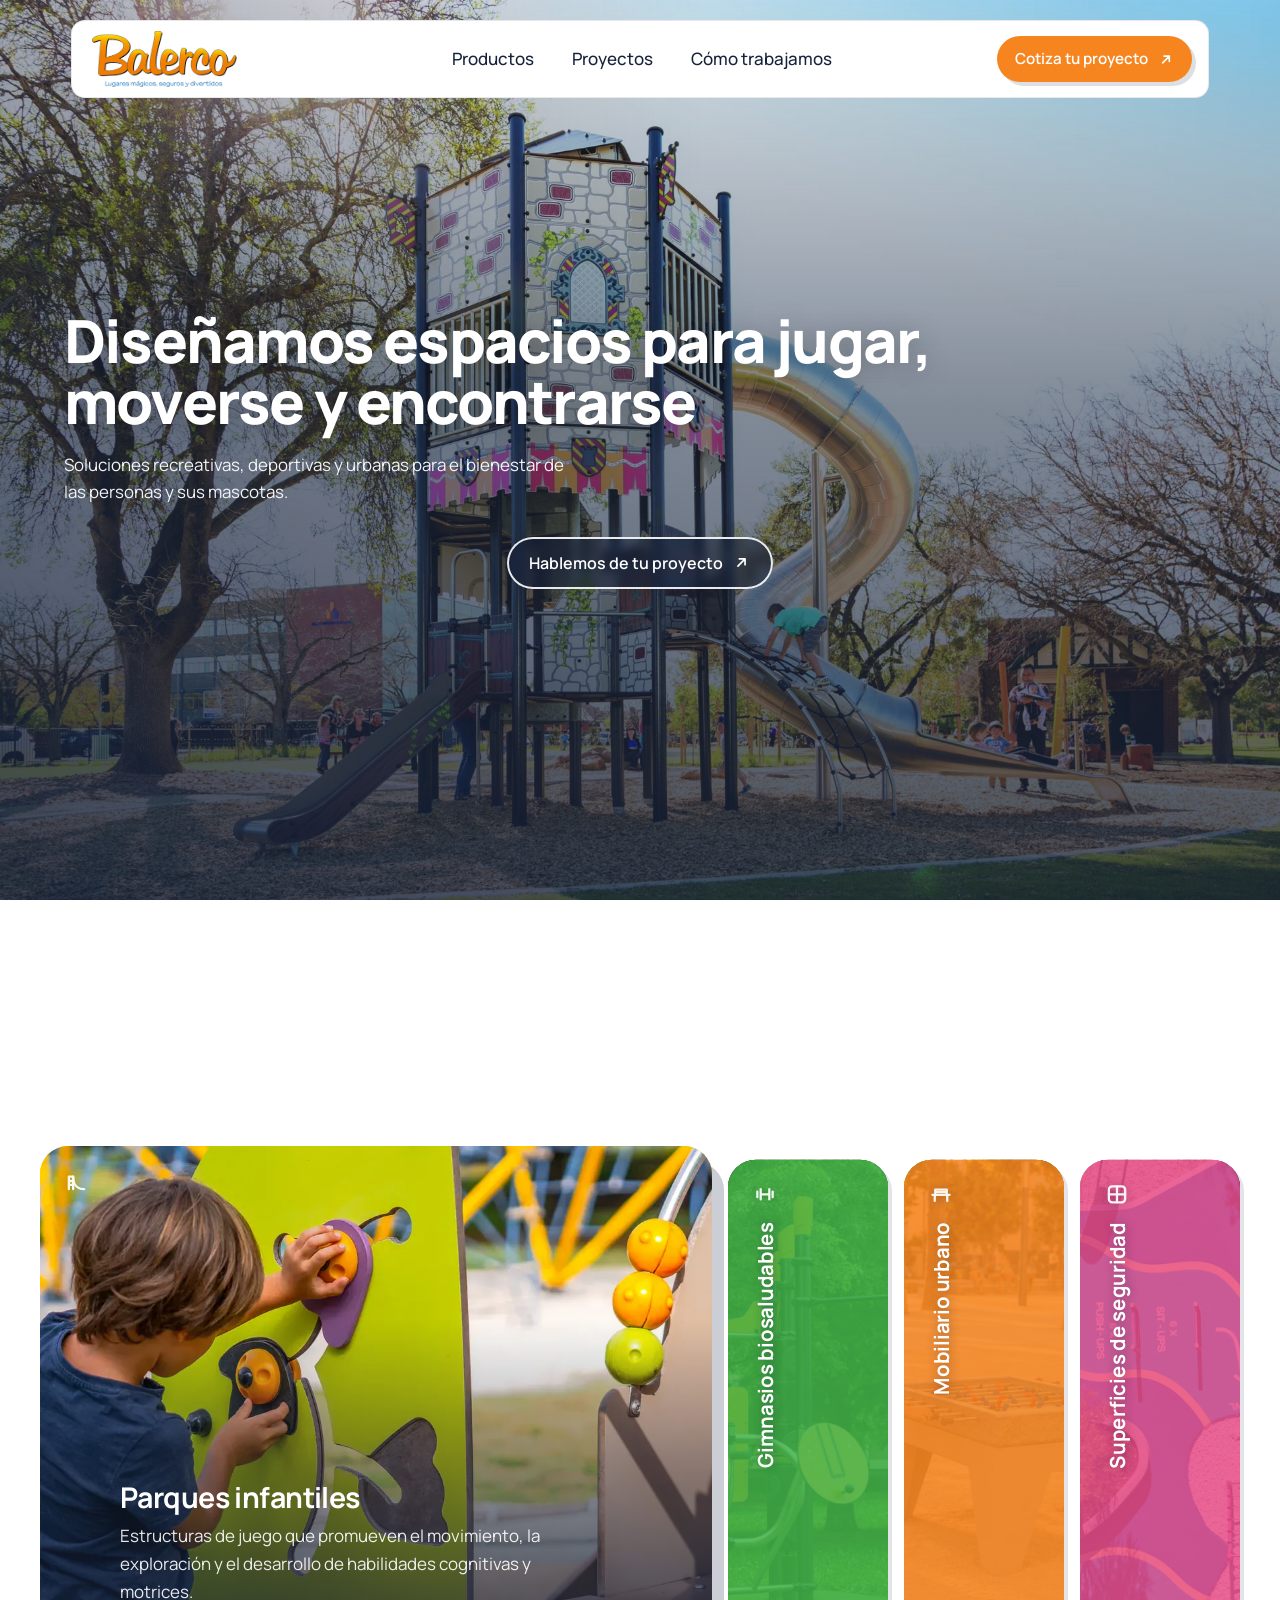
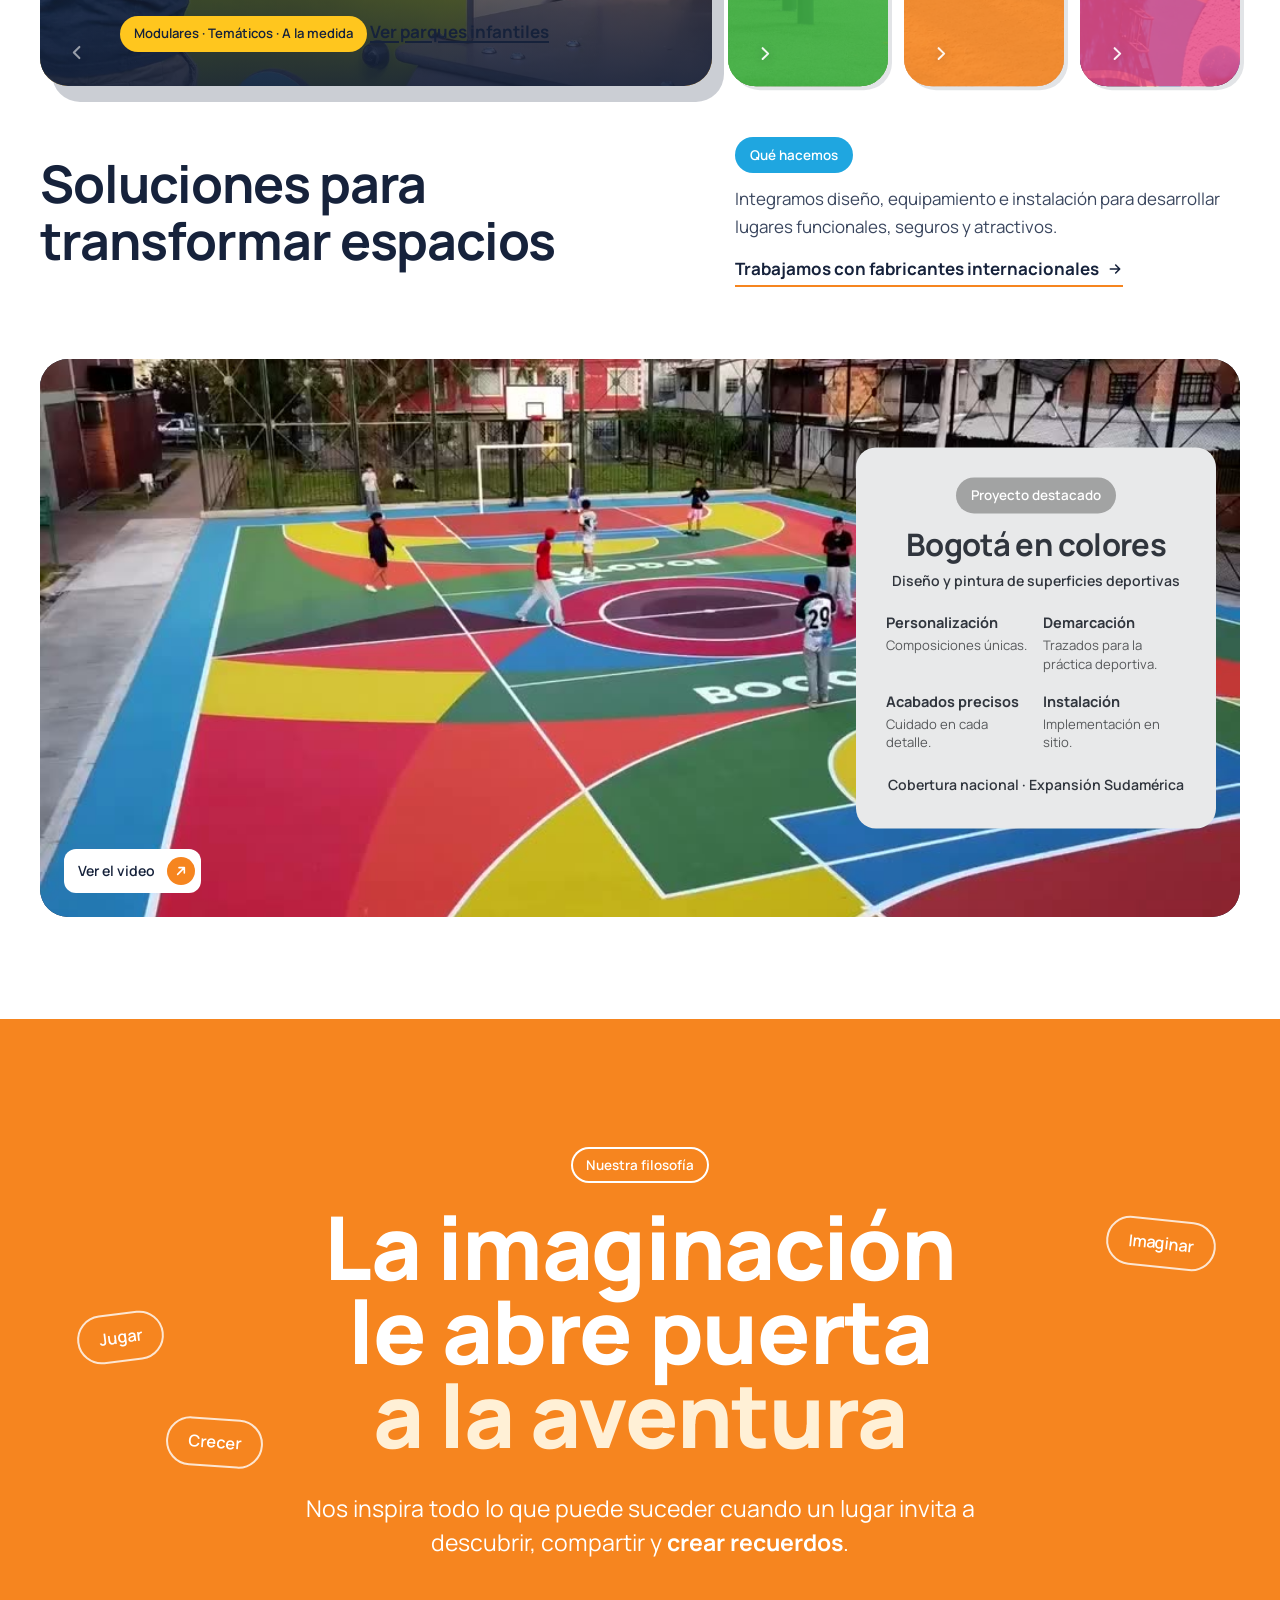
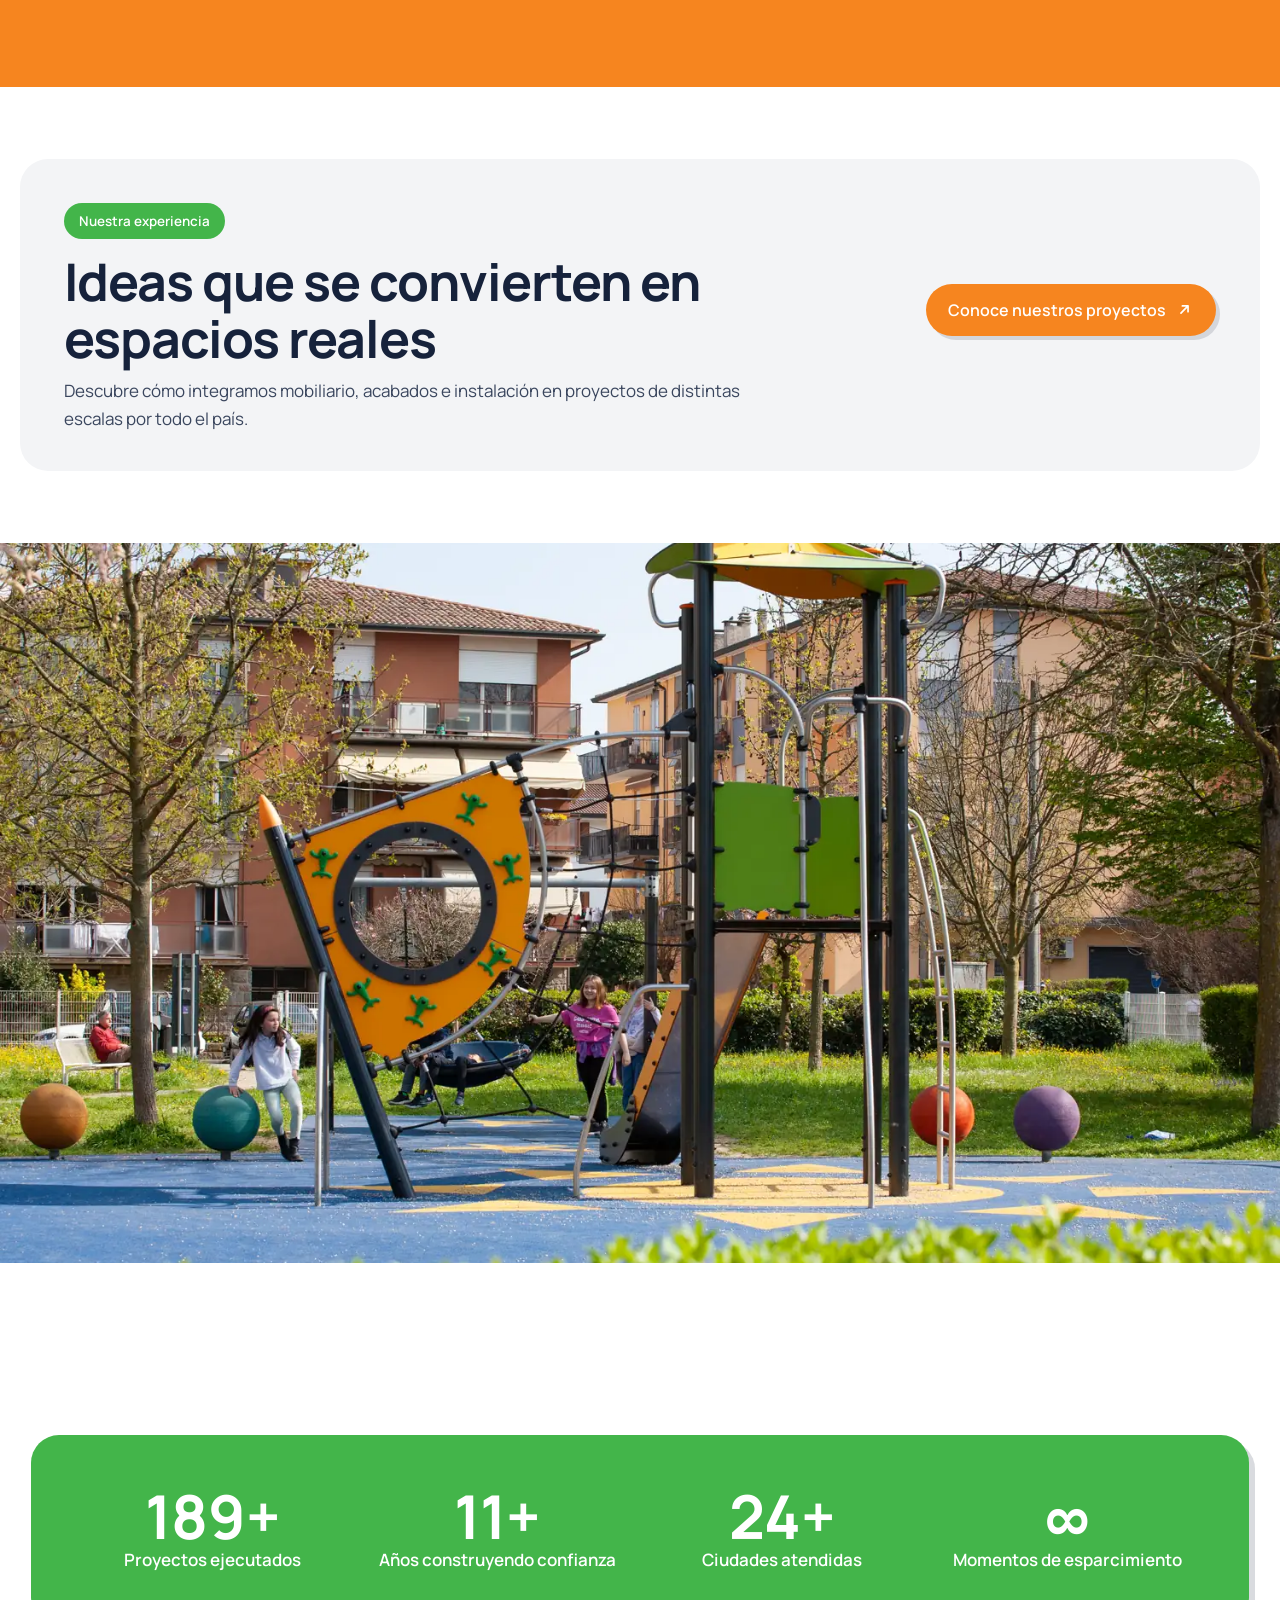
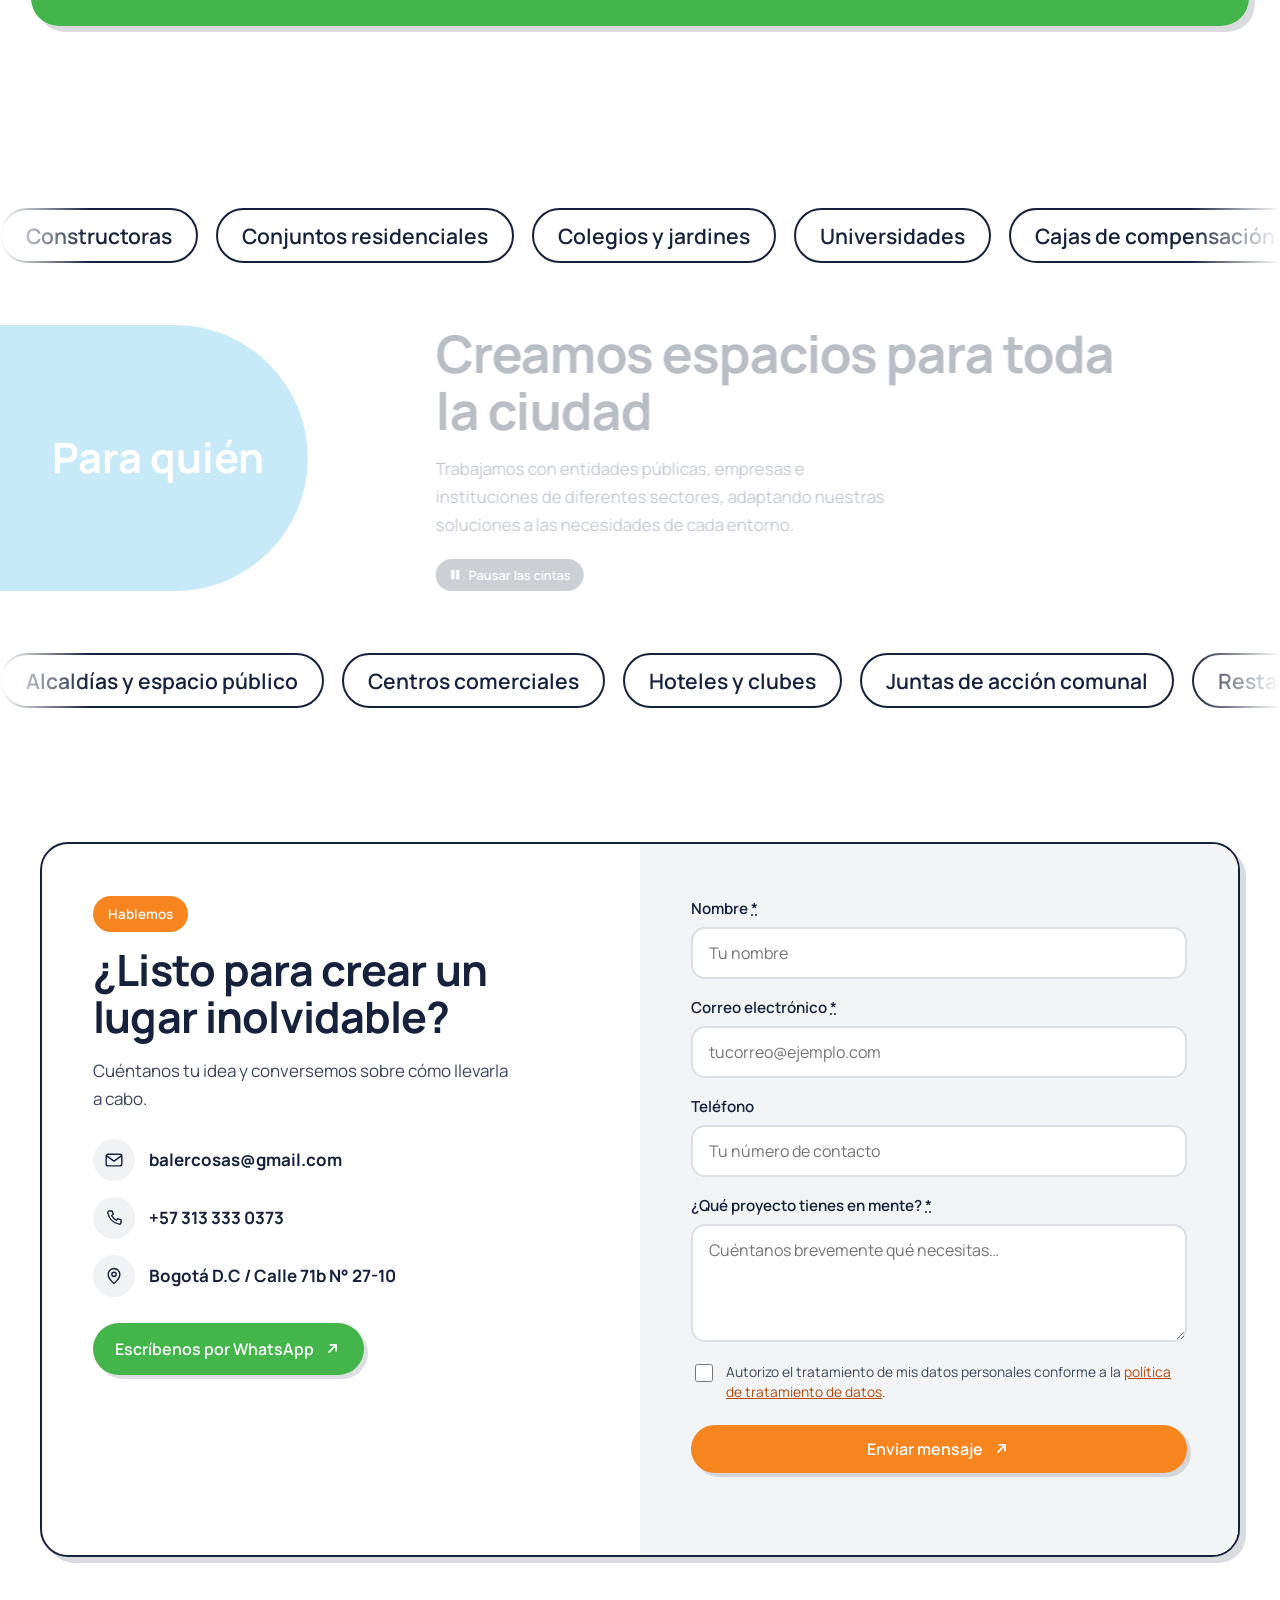
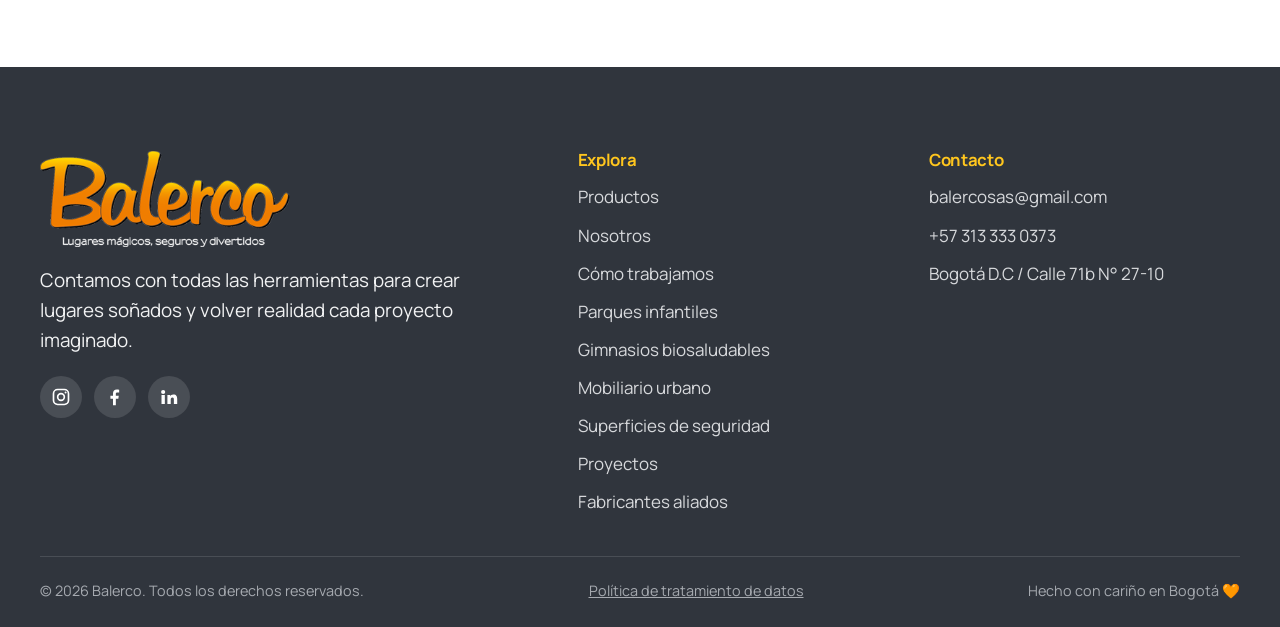
==== index.html @ 3d76f36f "Las otras tres paginas de producto Gimnasios biosaludables, mobiliario urbano y superficies de segur" ====
<!DOCTYPE html>
<html lang="es">
<head>
  <meta charset="UTF-8" />
  <meta name="viewport" content="width=device-width, initial-scale=1.0" />

  <!-- ============================================================
       SEO — TÍTULO Y DESCRIPCIÓN
       Edita estas líneas con tus palabras clave principales.
       ============================================================ -->
  <title>Balerco | Parques infantiles, juegos y mobiliario urbano en Bogotá</title>
  <meta name="description" content="Diseñamos, fabricamos e instalamos parques infantiles, gimnasios biosaludables y mobiliario urbano en Bogotá y toda Colombia. Lugares mágicos, seguros y divertidos." />
  <meta name="author" content="Balerco" />
  <meta name="robots" content="index, follow" />
  <link rel="canonical" href="https://balerco.co/" />
  <meta name="theme-color" content="#F6851F" />

  <!-- Open Graph / redes sociales -->
  <meta property="og:type" content="website" />
  <meta property="og:site_name" content="Balerco" />
  <meta property="og:locale" content="es_CO" />
  <meta property="og:title" content="Balerco | Lugares mágicos, seguros y divertidos" />
  <meta property="og:description" content="Parques infantiles, gimnasios biosaludables y mobiliario urbano en Bogotá y toda Colombia. Diseño, fabricación e instalación." />
  <meta property="og:url" content="https://balerco.co/" />
  <meta property="og:image" content="https://balerco.co/assets/img/og-image.png" />
  <meta property="og:image:width" content="1200" />
  <meta property="og:image:height" content="630" />
  <meta property="og:image:alt" content="Balerco — Creamos lugares mágicos, seguros y divertidos" />
  <meta name="twitter:card" content="summary_large_image" />
  <meta name="twitter:title" content="Balerco | Lugares mágicos, seguros y divertidos" />
  <meta name="twitter:description" content="Parques infantiles, gimnasios biosaludables y mobiliario urbano en Bogotá y toda Colombia." />
  <meta name="twitter:image" content="https://balerco.co/assets/img/og-image.png" />

  <!-- Íconos y manifiesto -->
  <link rel="icon" href="assets/img/favicon.svg" type="image/svg+xml" />
  <link rel="apple-touch-icon" href="assets/img/apple-touch-icon.png" />
  <link rel="manifest" href="site.webmanifest" />

  <!-- Tipografías -->
  <link rel="preconnect" href="https://fonts.googleapis.com" />
  <link rel="preconnect" href="https://fonts.gstatic.com" crossorigin />
  <link href="https://fonts.googleapis.com/css2?family=Manrope:wght@400;500;600;700;800&display=swap" rel="stylesheet" />

  <link rel="stylesheet" href="assets/css/lenis.min.css" />
  <link rel="stylesheet" href="assets/css/styles.css?v=163" />

  <!-- ============================================================
       SEO — DATOS ESTRUCTURADOS (JSON-LD)
       Google usa esto para tu ficha de negocio local.
       Actualiza teléfono, dirección y redes con tus datos reales.
       ============================================================ -->
  <script type="application/ld+json">
  {
    "@context": "https://schema.org",
    "@type": "LocalBusiness",
    "@id": "https://balerco.co/#business",
    "name": "Balerco",
    "legalName": "Balerco Lab",
    "slogan": "Lugares mágicos, seguros y divertidos",
    "url": "https://balerco.co/",
    "logo": "https://balerco.co/assets/img/logo.png",
    "image": "https://balerco.co/assets/img/og-image.png",
    "description": "Diseño, fabricación e instalación de parques infantiles, gimnasios biosaludables, mobiliario urbano y superficies de seguridad en Bogotá y toda Colombia.",
    "telephone": "+573133330373",
    "email": "balercosas@gmail.com",
    "priceRange": "$$",
    "address": {
      "@type": "PostalAddress",
      "streetAddress": "Calle 71b No 27-10",
      "addressLocality": "Bogotá",
      "addressRegion": "Cundinamarca",
      "addressCountry": "CO"
    },
    "areaServed": "Colombia",
    "openingHoursSpecification": [{
      "@type": "OpeningHoursSpecification",
      "dayOfWeek": ["Monday", "Tuesday", "Wednesday", "Thursday", "Friday"],
      "opens": "08:00",
      "closes": "17:00"
    }],
    "sameAs": [
      "https://www.facebook.com/p/Balerco-SAS-61558628185454/",
      "https://www.instagram.com/balerco_lugaresmagicos/"
    ],
    "hasOfferCatalog": {
      "@type": "OfferCatalog",
      "name": "Productos Balerco",
      "itemListElement": [
        { "@type": "Offer", "itemOffered": { "@type": "Service", "name": "Parques infantiles" } },
        { "@type": "Offer", "itemOffered": { "@type": "Service", "name": "Gimnasios biosaludables" } },
        { "@type": "Offer", "itemOffered": { "@type": "Service", "name": "Mobiliario urbano" } },
        { "@type": "Offer", "itemOffered": { "@type": "Service", "name": "Superficies de seguridad" } }
      ]
    }
  }
  </script>
</head>

<body>
  <a class="skip-link" href="#main">Saltar al contenido</a>

  <!-- ===================== NAV ===================== -->
  <header class="nav" id="top">
    <div class="nav__inner">
      <a class="nav__brand" href="#top" aria-label="Balerco — inicio">
        <img class="brand-logo" src="assets/img/logo.png" width="346" height="133"
             alt="Balerco — Lugares mágicos, seguros y divertidos" />
      </a>

      <nav class="nav__links" aria-label="Navegación principal">
        <a href="#productos">Productos</a>
        <a href="proyectos.html">Proyectos</a>
        <a href="como-trabajamos.html">Cómo trabajamos</a>
      </nav>

      <a class="btn btn--nav" href="#contacto">
        Cotiza tu proyecto
        <span class="btn__arrow" aria-hidden="true"><svg viewBox="0 0 24 24" width="17" height="17"><path d="M7 17 L17 7 M9 7 h8 v8" stroke="currentColor" stroke-width="2.4" fill="none" stroke-linecap="round" stroke-linejoin="round"/></svg><svg viewBox="0 0 24 24" width="17" height="17"><path d="M7 17 L17 7 M9 7 h8 v8" stroke="currentColor" stroke-width="2.4" fill="none" stroke-linecap="round" stroke-linejoin="round"/></svg></span>
      </a>

      <button class="nav__toggle" aria-label="Abrir menú" aria-expanded="false" aria-controls="mobileMenu">
        <span></span><span></span><span></span>
      </button>
    </div>

    <div class="nav__mobile" id="mobileMenu" hidden>
      <a href="#productos">Productos</a>
      <a href="proyectos.html">Proyectos</a>
      <a href="como-trabajamos.html">Cómo trabajamos</a>
      <a href="#contacto" class="nav__mobile-cta">Cotiza tu proyecto</a>
    </div>
  </header>

  <main id="main">

    <!-- ===================== HERO (video que se encoge al hacer scroll) ===================== -->
    <section class="hero" aria-labelledby="hero-title">
      <div class="hero__track">
        <div class="hero__stage">
          <div class="hero__frame">
            <!-- El fondo del hero es esta imagen, siempre. Antes era el atributo
                 poster del video, pero Safari no dibuja el poster de un <video>
                 que nunca tuvo fuente — y en móvil nunca se la damos, así que en
                 iPhone el hero salía vacío. Como <img> no hay ambigüedad, y de
                 paso es el elemento más grande de la portada: conviene que cargue
                 con prioridad en vez de esperar al video. -->
            <picture>
              <!-- Las dos salen de la foto original del cliente, 5196x3464.
                   En teléfono el horizontal se recorta tanto que solo se ve
                   un muro, así que ahí va un corte vertical con la torre
                   entera, el tobogán y los niños. -->
              <source media="(max-width: 759px)"
                      srcset="assets/img/hero-movil-castillo.webp"
                      width="1080" height="1920" />
              <img class="hero__img" src="assets/img/hero-castillo.webp"
                   width="2000" height="1333" alt="" aria-hidden="true"
                   fetchpriority="high" decoding="async" />
            </picture>

            <div class="hero__scrim" aria-hidden="true"></div>

            <div class="hero__content">
              <h1 class="hero__title" id="hero-title">
                Diseñamos espacios para jugar,<br class="hero__br" /> moverse y encontrarse
              </h1>
              <p class="hero__lead">
                  Soluciones recreativas, deportivas y urbanas para el bienestar
                  de las personas y sus mascotas.
                </p>
              <div class="hero__actions">
                  <a class="btn btn--primary btn--on-video" href="#contacto">
                    Hablemos de tu proyecto
                    <span class="btn__arrow" aria-hidden="true"><svg viewBox="0 0 24 24" width="17" height="17"><path d="M7 17 L17 7 M9 7 h8 v8" stroke="currentColor" stroke-width="2.4" fill="none" stroke-linecap="round" stroke-linejoin="round"/></svg><svg viewBox="0 0 24 24" width="17" height="17"><path d="M7 17 L17 7 M9 7 h8 v8" stroke="currentColor" stroke-width="2.4" fill="none" stroke-linecap="round" stroke-linejoin="round"/></svg></span>
                  </a>
                </div>
            </div>
          </div>
        </div>
      </div>
    </section>

    <!-- ===================== PRODUCTOS (acordeón) ===================== -->
    <section class="products" id="productos" aria-labelledby="products-title">

      <div class="section-head products__head">
        <span class="tag tag--sky">Qué hacemos</span>
        <h2 class="section-title" id="products-title">Soluciones para transformar espacios</h2>
        <p class="section-sub">
          Integramos diseño, equipamiento e instalación para desarrollar lugares
          funcionales, seguros y atractivos.
        </p>

        <!-- Puerta a marcas.html. Un solo enlace, a proposito: el cliente pidio
             quitarle protagonismo a los fabricantes, pero las direcciones viejas
             (/proludic/, /breeze/, /ropecamp/) necesitan una pagina real donde
             aterrizar. Vive dentro de la cabecera, bajo el subtitulo, para no
             abrir una tercera fila suelta debajo de la seccion. -->
        <p class="products__aliados">
          <a href="marcas.html">
            Trabajamos con fabricantes internacionales
            <svg viewBox="0 0 24 24" width="16" height="16" aria-hidden="true"><path d="M5 12h13M13 6l6 6-6 6" stroke="currentColor" stroke-width="2.4" fill="none" stroke-linecap="round" stroke-linejoin="round"/></svg>
          </a>
        </p>
      </div>

      <div class="accordion" role="list">
        <!-- Panel 1 -->
        <article class="panel panel--sun is-open" role="listitem" style="--panel: #FFC61E; --panel-deep:#E0A800;">
          <img class="panel__img" src="assets/img/productos/juegos-infantiles-nino-panel.webp" alt="Niño jugando con un panel de actividades de colores en un parque infantil" loading="lazy" width="1000" height="1250" />
          <button class="panel__bar" aria-expanded="true" aria-controls="p1">
            <span class="panel__ico" aria-hidden="true"><svg viewBox="0 0 24 24" width="22" height="22" fill="none" stroke="currentColor" stroke-width="2.4" stroke-linecap="round" stroke-linejoin="round"><path d="M3.5 20V7h4.5v13M3.5 11.5h4.5M3.5 15.5h4.5"/><path d="M8 7c0 7.5 3.5 13 11.5 13"/></svg></span>
            <span class="panel__label">Parques infantiles</span>
            <span class="panel__chevron" aria-hidden="true"><svg viewBox="0 0 24 24" width="18" height="18" fill="none" stroke="currentColor" stroke-width="2.6" stroke-linecap="round" stroke-linejoin="round"><path d="M9 5l7 7-7 7"/></svg></span>
          </button>
          <div class="panel__content" id="p1">
            <div class="panel__text">
              <h3>Parques infantiles</h3>
              <p>Estructuras de juego que promueven el movimiento, la exploración
                y el desarrollo de habilidades cognitivas y motrices.</p>
              <span class="chip">Modulares · Temáticos · A la medida</span>
              <a class="panel__link" href="parques-infantiles.html">Ver parques infantiles</a>
            </div>
          </div>
        </article>

        <!-- Panel 2 -->
        <article class="panel panel--grass" role="listitem" style="--panel:#43B54A; --panel-deep:#2F8A35;">
          <img class="panel__img" src="assets/img/productos/gimnasio-aire-libre-calistenia.webp" alt="Joven ejercitándose en una barra de un gimnasio al aire libre rodeado de árboles" loading="lazy" width="1000" height="1250" />
          <button class="panel__bar" aria-expanded="false" aria-controls="p2">
            <span class="panel__ico" aria-hidden="true"><svg viewBox="0 0 24 24" width="22" height="22" fill="none" stroke="currentColor" stroke-width="2.4" stroke-linecap="round" stroke-linejoin="round"><path d="M4 9v6M7.5 6.5v11M16.5 6.5v11M20 9v6M7.5 12h9"/></svg></span>
            <span class="panel__label">Gimnasios biosaludables</span>
            <span class="panel__chevron" aria-hidden="true"><svg viewBox="0 0 24 24" width="18" height="18" fill="none" stroke="currentColor" stroke-width="2.6" stroke-linecap="round" stroke-linejoin="round"><path d="M9 5l7 7-7 7"/></svg></span>
          </button>
          <div class="panel__content" id="p2" hidden>
            <div class="panel__text">
              <h3>Gimnasios biosaludables</h3>
              <p>Equipamiento para incentivar la actividad física y los hábitos
                saludables al aire libre, con opciones para todas las edades.</p>
              <span class="chip">Calistenia · Circuitos ninja · Biosaludables</span>
              <a class="panel__link" href="gimnasios-biosaludables.html">Ver gimnasios biosaludables</a>
            </div>
          </div>
        </article>

        <!-- Panel 3 -->
        <article class="panel panel--orange" role="listitem" style="--panel:#F6851F; --panel-deep:#C4520B;">
          <img class="panel__img" src="assets/img/productos/mobiliario-urbano-mesa-futbolin.webp" alt="Niñas y niños jugando en una mesa de futbolín de concreto junto a bancas de madera en una plaza" loading="lazy" width="1000" height="1250" />
          <button class="panel__bar" aria-expanded="false" aria-controls="p3">
            <span class="panel__ico" aria-hidden="true"><svg viewBox="0 0 24 24" width="22" height="22" fill="none" stroke="currentColor" stroke-width="2.4" stroke-linecap="round" stroke-linejoin="round"><path d="M3 12.5h18M6 12.5V7h12v5.5M6.5 9.5h11M5.5 12.5V19M18.5 12.5V19"/></svg></span>
            <span class="panel__label">Mobiliario urbano</span>
            <span class="panel__chevron" aria-hidden="true"><svg viewBox="0 0 24 24" width="18" height="18" fill="none" stroke="currentColor" stroke-width="2.6" stroke-linecap="round" stroke-linejoin="round"><path d="M9 5l7 7-7 7"/></svg></span>
          </button>
          <div class="panel__content" id="p3" hidden>
            <div class="panel__text">
              <h3>Mobiliario urbano</h3>
              <p>Funcionalidad y diseño se unen para aportar comodidad y armonía
                a los espacios públicos y privados.</p>
              <span class="chip">Bancas · Mesas · Canecas · Señalización</span>
              <a class="panel__link" href="mobiliario-urbano.html">Ver mobiliario urbano</a>
            </div>
          </div>
        </article>

        <!-- Panel 4 -->
        <article class="panel panel--berry" role="listitem" style="--panel:#E94F8A; --panel-deep:#C7386E;">
          <img class="panel__img" src="assets/img/productos/superficie-deportiva-demarcacion.webp" alt="Vista aérea de una zona deportiva con superficie azul demarcada para circuitos y juegos" loading="lazy" width="1000" height="1250" />
          <button class="panel__bar" aria-expanded="false" aria-controls="p4">
            <span class="panel__ico" aria-hidden="true"><svg viewBox="0 0 24 24" width="22" height="22" fill="none" stroke="currentColor" stroke-width="2.4" stroke-linecap="round" stroke-linejoin="round"><rect x="3.5" y="3.5" width="17" height="17" rx="3.5"/><path d="M3.5 12h17M12 3.5v17"/></svg></span>
            <span class="panel__label">Superficies de seguridad</span>
            <span class="panel__chevron" aria-hidden="true"><svg viewBox="0 0 24 24" width="18" height="18" fill="none" stroke="currentColor" stroke-width="2.6" stroke-linecap="round" stroke-linejoin="round"><path d="M9 5l7 7-7 7"/></svg></span>
          </button>
          <div class="panel__content" id="p4" hidden>
            <div class="panel__text">
              <h3>Superficies de seguridad</h3>
              <p>Pisos en caucho y pintura para mejorar la seguridad, la resistencia
                y el acabado de las áreas recreativas y deportivas.</p>
              <span class="chip">Acabados deportivos · Caucho · Pintura</span>
              <a class="panel__link" href="superficies-de-seguridad.html">Ver superficies de seguridad</a>
            </div>
          </div>
        </article>
      </div>

    </section>


    <!-- ===================== DESTACADO: video + tarjeta (pilares) ===================== -->
    <section class="feature" aria-labelledby="feature-title">
      <div class="feature__card">
        <video class="feature__video" muted loop playsinline preload="none"
               poster="assets/img/bogota-en-colores-poster.jpg" aria-hidden="true"
               data-src="assets/video/bogota-en-colores.mp4"></video>

        <button class="feature__play" type="button" data-video="assets/video/bogota-en-colores.mp4">
          Ver el video
          <span class="feature__play-badge" aria-hidden="true"><svg viewBox="0 0 24 24" width="16" height="16"><path d="M7 17 L17 7 M9 7 h8 v8" stroke="currentColor" stroke-width="2.4" fill="none" stroke-linecap="round" stroke-linejoin="round"/></svg></span>
        </button>

        <div class="feature__panel">
          <span class="feature__tag">Proyecto destacado</span>
          <h2 class="feature__title" id="feature-title">Bogotá en colores</h2>
          <p class="feature__sub">Diseño y pintura de superficies deportivas</p>
          <ul class="feature__pillars">
            <li><strong>Personalización</strong><span>Composiciones únicas.</span></li>
            <li><strong>Demarcación</strong><span>Trazados para la práctica deportiva.</span></li>
            <li><strong>Acabados precisos</strong><span>Cuidado en cada detalle.</span></li>
            <li><strong>Instalación</strong><span>Implementación en sitio.</span></li>
          </ul>
          <div class="feature__meta">
            <span>Cobertura nacional · Expansión Sudamérica</span>
          </div>
        </div>
      </div>
    </section>

    <!-- ===================== MISIÓN (banda naranja a todo el ancho) ===================== -->
    <section class="mission" id="nosotros" aria-labelledby="mission-title">
      <!-- adornos: solo las burbujas. Los iconos 3D salieron en la revisión del 13/10:
           leían demasiado infantil para la nueva dirección de marca. -->
      <div class="mission__deco" aria-hidden="true">
        <span class="mission__bubble mission__bubble--a">Jugar</span>
        <span class="mission__bubble mission__bubble--b">Imaginar</span>
        <span class="mission__bubble mission__bubble--c">Crecer</span>
      </div>
      <div class="mission__inner">
        <span class="tag tag--outline">Nuestra filosofía</span>
        <h2 class="mission__title" id="mission-title">
          <span class="mission__line">La imaginación</span>
          <span class="mission__line">le abre puerta</span>
          <em class="mission__line">a la aventura</em>
        </h2>
        <div class="mission__body">
          <p>
            Nos inspira todo lo que puede suceder cuando un lugar invita a
            descubrir, compartir y <strong>crear recuerdos</strong>.
          </p>
        </div>
      </div>
    </section>

    <!-- ===================== PROYECTOS (galería tipo rayuela) ===================== -->
    <!-- ===================== PROYECTOS (enlace a la página) ===================== -->
    <section class="verproyectos" aria-labelledby="vp-title">
      <!-- Sin div envolvente: así el botón puede compartir fila de rejilla con
           el titular y centrarse contra él, no contra el bloque entero. -->
      <div class="verproyectos__inner">
        <span class="tag tag--grass">Nuestra experiencia</span>
        <h2 class="section-title" id="vp-title">Ideas que se convierten en espacios reales</h2>
        <p>Descubre cómo integramos mobiliario, acabados e instalación en
          proyectos de distintas escalas por todo el país.</p>
        <a class="btn btn--primary" href="proyectos.html">
          Conoce nuestros proyectos
          <span class="btn__arrow" aria-hidden="true"><svg viewBox="0 0 24 24" width="17" height="17"><path d="M7 17 L17 7 M9 7 h8 v8" stroke="currentColor" stroke-width="2.4" fill="none" stroke-linecap="round" stroke-linejoin="round"/></svg><svg viewBox="0 0 24 24" width="17" height="17"><path d="M7 17 L17 7 M9 7 h8 v8" stroke="currentColor" stroke-width="2.4" fill="none" stroke-linecap="round" stroke-linejoin="round"/></svg></span>
        </a>
      </div>

      <!-- La foto va pegada a la tarjeta, a lo ancho de la pantalla, como en
           el comparativo del 4 de noviembre. -->
      <figure class="verproyectos__foto">
        <img src="assets/img/proyectos-destacado.webp"
             width="1500" height="1000" loading="lazy" decoding="async"
             alt="Parque infantil con estructura modular de juegos, toboganes y superficie de caucho de colores.">
      </figure>
    </section>


    <!-- ===================== CIFRAS ===================== -->
    <section class="stats" aria-label="Balerco en cifras">
      <div class="stats__grid">
        <div class="stat">
          <span class="stat__num" data-count="200" data-suffix="+">0</span>
          <span class="stat__label">Proyectos ejecutados</span>
        </div>
        <div class="stat">
          <span class="stat__num" data-count="12" data-suffix="+">0</span>
          <span class="stat__label">Años construyendo confianza</span>
        </div>
        <div class="stat">
          <span class="stat__num" data-count="25" data-suffix="+">0</span>
          <span class="stat__label">Ciudades atendidas</span>
        </div>
        <div class="stat">
          <span class="stat__num stat__num--word">∞</span>
          <span class="stat__label">Momentos de esparcimiento</span>
        </div>
      </div>
    </section>

    <!-- ===================== PROCESO (secuencia numerada) ===================== -->



    <!-- ===================== SECTORES ===================== -->
    <section class="sectors" id="sectores" aria-labelledby="sectors-title">
      <!-- Dos marquesinas infinitas: la de arriba avanza hacia la derecha y la de
           abajo hacia la izquierda. JS repite y duplica las burbujas para que el
           bucle no deje huecos; los duplicados quedan fuera del árbol accesible. -->
      <div class="marquee marquee--right">
        <ul class="marquee__track" data-marquee>
          <li class="bubble" style="--hov:var(--sun);"><span class="bubble__inner">Constructoras</span></li>
          <li class="bubble" style="--hov:var(--sky);"><span class="bubble__inner">Conjuntos residenciales</span></li>
          <li class="bubble" style="--hov:var(--grass);"><span class="bubble__inner">Colegios y jardines</span></li>
          <li class="bubble" style="--hov:var(--berry);"><span class="bubble__inner">Universidades</span></li>
          <li class="bubble" style="--hov:var(--orange);"><span class="bubble__inner">Cajas de compensación</span></li>
          <li class="bubble" style="--hov:var(--ink); --hov-fg:#fff;"><span class="bubble__inner">Parques recreativos</span></li>
        </ul>
      </div>

      <div class="sectors__mid">
        <!-- pastilla gigante: se sale por el borde izquierdo y estira hasta
             llenar el alto que dejan las dos cintas -->
        <p class="sectors__badge">Para quién</p>
        <div class="section-head sectors__head">
          <h2 class="section-title" id="sectors-title">Creamos espacios para toda la ciudad</h2>
          <p class="section-sub">Trabajamos con entidades públicas, empresas e instituciones de diferentes
            sectores, adaptando nuestras soluciones a las necesidades de cada entorno.</p>
        <button class="motion-toggle" type="button" aria-pressed="false"
                data-motion=".sectors" data-pausar="Pausar las cintas" data-reanudar="Reanudar las cintas">
          <span class="motion-toggle__icon" aria-hidden="true"><svg class="motion-toggle__pausa" viewBox="0 0 16 16" width="13" height="13"><rect x="3" y="2" width="4" height="12" rx="1.4"/><rect x="9" y="2" width="4" height="12" rx="1.4"/></svg><svg class="motion-toggle__play" viewBox="0 0 16 16" width="13" height="13"><path d="M4 2.6 13 8 4 13.4 Z"/></svg></span>
          <span class="motion-toggle__label">Pausar las cintas</span>
        </button>
        </div>
      </div>

      <div class="marquee marquee--left">
        <ul class="marquee__track" data-marquee>
          <li class="bubble" style="--hov:var(--orange);"><span class="bubble__inner">Alcaldías y espacio público</span></li>
          <li class="bubble" style="--hov:var(--berry);"><span class="bubble__inner">Centros comerciales</span></li>
          <li class="bubble" style="--hov:var(--ink); --hov-fg:#fff;"><span class="bubble__inner">Hoteles y clubes</span></li>
          <li class="bubble" style="--hov:var(--sun);"><span class="bubble__inner">Juntas de acción comunal</span></li>
          <li class="bubble" style="--hov:var(--sky);"><span class="bubble__inner">Restaurantes y cafés</span></li>
          <li class="bubble" style="--hov:var(--grass);"><span class="bubble__inner">Centros vacacionales</span></li>
        </ul>
      </div>
    </section>

    <!-- ===================== CTA / CONTACTO ===================== -->
    <section class="contact" id="contacto" aria-labelledby="contact-title">
      <div class="contact__grid">
        <div class="contact__intro">
          <span class="tag tag--orange">Hablemos</span>
          <h2 class="contact__title" id="contact-title">¿Listo para crear un lugar inolvidable?</h2>
          <p>Cuéntanos tu idea y conversemos sobre cómo llevarla a cabo.</p>

          <ul class="contact__details">
            <li>
              <span class="contact__ico" aria-hidden="true"><svg viewBox="0 0 24 24" width="20" height="20" fill="none" stroke="currentColor" stroke-width="1.7" stroke-linecap="round" stroke-linejoin="round"><rect x="2.6" y="5" width="18.8" height="14" rx="2.6"/><path d="m3.2 7 8.8 6.4L20.8 7"/></svg></span>
              <a href="mailto:balercosas@gmail.com">balercosas@gmail.com</a>
            </li>
            <li>
              <span class="contact__ico" aria-hidden="true"><svg viewBox="0 0 24 24" width="20" height="20" fill="none" stroke="currentColor" stroke-width="1.7" stroke-linecap="round" stroke-linejoin="round"><path d="M6.6 3.6h3.1l1.5 3.9-2 1.5a12.2 12.2 0 0 0 5.8 5.8l1.5-2 3.9 1.5v3.1a2 2 0 0 1-2.2 2A17.2 17.2 0 0 1 4.6 5.8a2 2 0 0 1 2-2.2z"/></svg></span>
              <a href="tel:+573133330373">+57 313 333 0373</a>
            </li>
            <li>
              <span class="contact__ico" aria-hidden="true"><svg viewBox="0 0 24 24" width="20" height="20" fill="none" stroke="currentColor" stroke-width="1.7" stroke-linecap="round" stroke-linejoin="round"><path d="M12 21s7-5.7 7-11a7 7 0 1 0-14 0c0 5.3 7 11 7 11z"/><circle cx="12" cy="10" r="2.6"/></svg></span>
              <span>Bogotá D.C / Calle 71b N° 27-10</span>
            </li>
          </ul>

          <a class="btn btn--wa" href="https://wa.me/573133330373?text=Hola%20Balerco,%20quiero%20cotizar%20un%20proyecto" target="_blank" rel="noopener">
            Escríbenos por WhatsApp
            <span class="btn__arrow" aria-hidden="true"><svg viewBox="0 0 24 24" width="17" height="17"><path d="M7 17 L17 7 M9 7 h8 v8" stroke="currentColor" stroke-width="2.4" fill="none" stroke-linecap="round" stroke-linejoin="round"/></svg><svg viewBox="0 0 24 24" width="17" height="17"><path d="M7 17 L17 7 M9 7 h8 v8" stroke="currentColor" stroke-width="2.4" fill="none" stroke-linecap="round" stroke-linejoin="round"/></svg></span>
          </a>
        </div>

        <!-- FORMULARIO
             Para recibir los mensajes conecta un servicio como Formspree:
             1) Crea una cuenta gratis en https://formspree.io
             2) Reemplaza TU_ID_FORMSPREE por el ID de tu formulario.
             Mientras tanto, el botón abre el correo con los datos. -->
        <form class="form" action="https://formspree.io/f/TU_ID_FORMSPREE" method="POST">
          <div class="form__row">
            <label for="nombre">Nombre <abbr title="obligatorio">*</abbr></label>
            <input type="text" id="nombre" name="nombre" autocomplete="name" required placeholder="Tu nombre" />
          </div>
          <div class="form__row">
            <label for="email">Correo electrónico <abbr title="obligatorio">*</abbr></label>
            <input type="email" id="email" name="email" autocomplete="email" required placeholder="tucorreo@ejemplo.com" />
          </div>
          <div class="form__row">
            <label for="telefono">Teléfono</label>
            <input type="tel" id="telefono" name="telefono" autocomplete="tel" placeholder="Tu número de contacto" />
          </div>
          <div class="form__row">
            <label for="mensaje">¿Qué proyecto tienes en mente? <abbr title="obligatorio">*</abbr></label>
            <textarea id="mensaje" name="mensaje" rows="4" required placeholder="Cuéntanos brevemente qué necesitas…"></textarea>
          </div>
          <div class="form__consent">
          <input type="checkbox" id="autorizo" name="autorizacion" required
                 value="Sí — política vigente desde noviembre de 2026" />
          <label for="autorizo">Autorizo el tratamiento de mis datos personales conforme a la
            <a href="politica-de-datos.html" target="_blank" rel="noopener">política de tratamiento de datos</a>.</label>
        </div>
        <button type="submit" class="btn btn--primary btn--block">
            Enviar mensaje
            <span class="btn__arrow" aria-hidden="true"><svg viewBox="0 0 24 24" width="17" height="17"><path d="M7 17 L17 7 M9 7 h8 v8" stroke="currentColor" stroke-width="2.4" fill="none" stroke-linecap="round" stroke-linejoin="round"/></svg><svg viewBox="0 0 24 24" width="17" height="17"><path d="M7 17 L17 7 M9 7 h8 v8" stroke="currentColor" stroke-width="2.4" fill="none" stroke-linecap="round" stroke-linejoin="round"/></svg></span>
          </button>
          <p class="form__note" role="status" aria-live="polite"></p>
        </form>
      </div>
    </section>
  </main>

  <!-- ===================== FOOTER ===================== -->
  <footer class="footer">
    <div class="footer__inner">
      <div class="footer__brand">
        <img class="brand-logo brand-logo--footer" src="assets/img/logo-footer.png" width="346" height="133"
             alt="Balerco — Lugares mágicos, seguros y divertidos" />
        <p class="footer__pitch">
          Contamos con todas las herramientas para crear lugares soñados y volver
          realidad cada proyecto imaginado.
        </p>
        <div class="footer__social" aria-label="Redes sociales">
          <a href="https://www.instagram.com/balerco_lugaresmagicos/" target="_blank" rel="noopener" aria-label="Instagram">
            <svg viewBox="0 0 24 24" width="20" height="20" fill="none" stroke="currentColor" stroke-width="2"><rect x="3" y="3" width="18" height="18" rx="5"/><circle cx="12" cy="12" r="4"/><circle cx="17.5" cy="6.5" r="1.2" fill="currentColor" stroke="none"/></svg>
          </a>
          <a href="https://www.facebook.com/p/Balerco-SAS-61558628185454/" target="_blank" rel="noopener" aria-label="Facebook">
            <svg viewBox="0 0 24 24" width="20" height="20" fill="currentColor"><path d="M13 22v-8h3l.5-3.5H13V8.2c0-1 .3-1.7 1.8-1.7H17V3.3C16.6 3.2 15.4 3 14.1 3 11.4 3 9.6 4.6 9.6 7.6v2.9H6.5V14h3.1v8H13z"/></svg>
          </a>
          <a href="https://www.linkedin.com/company/balerco-sas" target="_blank" rel="noopener" aria-label="LinkedIn">
            <svg viewBox="0 0 24 24" width="20" height="20" fill="currentColor"><path d="M4.98 3.5a2.5 2.5 0 1 1 0 5 2.5 2.5 0 0 1 0-5zM3 9.5h4v11H3v-11zm6.5 0h3.8v1.5h.05c.53-.95 1.82-1.95 3.75-1.95 4 0 4.75 2.5 4.75 5.75v5.7h-4v-5.05c0-1.2-.02-2.75-1.75-2.75-1.75 0-2.02 1.3-2.02 2.66v5.14h-4v-11z"/></svg>
          </a>
        </div>
      </div>

      <nav class="footer__col" aria-label="Enlaces">
        <h2>Explora</h2>
        <a href="#productos">Productos</a>
        <a href="#nosotros">Nosotros</a>
        <a href="como-trabajamos.html">Cómo trabajamos</a>
        <a href="parques-infantiles.html">Parques infantiles</a>
        <a href="gimnasios-biosaludables.html">Gimnasios biosaludables</a>
        <a href="mobiliario-urbano.html">Mobiliario urbano</a>
        <a href="superficies-de-seguridad.html">Superficies de seguridad</a>
        <a href="proyectos.html">Proyectos</a>
        <a href="marcas.html">Fabricantes aliados</a>
      </nav>

      <div class="footer__col">
        <h2>Contacto</h2>
        <a href="mailto:balercosas@gmail.com">balercosas@gmail.com</a>
        <a href="tel:+573133330373">+57 313 333 0373</a>
        <span>Bogotá D.C / Calle 71b N° 27-10</span>
      </div>
    </div>

    <div class="footer__bar">
      <span>© <span id="year"></span> Balerco. Todos los derechos reservados.</span>
      <a href="politica-de-datos.html">Política de tratamiento de datos</a>
      <span>Hecho con cariño en Bogotá 🧡</span>
    </div>
  </footer>

  <!-- Modal de video -->
  <dialog class="vmodal" id="vmodal" aria-label="Video Bogotá en colores">
    <button class="vmodal__close" type="button" aria-label="Cerrar video">&times;</button>
    <video class="vmodal__video" controls playsinline preload="none"></video>
  </dialog>

  <!-- Lightbox de la galería -->
  <div class="lightbox" id="lightbox" hidden>
    <button class="lightbox__close" type="button" aria-label="Cerrar imagen">&times;</button>
    <img class="lightbox__img" src="" alt="" />
  </div>

  <script src="assets/js/lenis.min.js" defer></script>
  <script src="assets/js/main.js?v=47" defer></script>
</body>
</html>
---- assets/css/lenis.min.css ----
/**
 * Skipped minification because the original files appears to be already minified.
 * Original file: /npm/lenis@1.1.20/dist/lenis.css
 *
 * Do NOT use SRI with dynamically generated files! More information: https://www.jsdelivr.com/using-sri-with-dynamic-files
 */
html.lenis,html.lenis body{height:auto}.lenis.lenis-smooth [data-lenis-prevent]{overscroll-behavior:contain}.lenis.lenis-stopped{overflow:clip}.lenis.lenis-smooth iframe{pointer-events:none}
---- assets/css/styles.css ----
/* ============================================================
   BALERCO — hoja de estilos
   Sistema: base crema cálida, tinta navy, naranja de marca
   y una paleta "caja de juguetes" (sol, cielo, pasto, cereza).
   ============================================================ */

/* ---------- Tokens ---------- */
:root {
  --cream:      #FFFFFF;   /* fondo base de la página (blanco) */
  --cream-2:    #F3F4F6;   /* gris casi blanco solo para separar UI pequeña (formulario, hover, menú) */
  --ink:        #16223B;
  --slate:      #30353D;   /* pizarra del pie y del destacado */
  --ink-soft:   #3a465e;
  --white:      #FFFFFF;

  /* Acentos de marca. Cada color vive en DOS versiones y el sitio entero usa
     solo estas: la VIVA para fondos decorativos (tintes de foto, formas) y la
     PROFUNDA para cualquier superficie que lleve texto blanco encima.
     Asi no se mezclan paletas distintas de una seccion a otra.            */
  --orange:     #F6851F;   --orange-deep: #B3490A;
  --sun:        #FFC61E;   --sun-deep:    #9C6200;
  --sky:        #1FA6E0;   --sky-deep:    #12628F;
  --grass:      #43B54A;   --grass-deep:  #2A7C30;
  --berry:      #E94F8A;   --berry-deep:  #D2336F;  /* cereza que admite texto blanco */

  --orange-2:   #FBB03B;   /* solo decorativo (formas de la misión) */
  --orange-ink: #8A3408;   /* texto secundario sobre fondos claros cálidos */

  /* tarjetas de "por qué Balerco": un tono, pendiente del manual de marca */
  --valor-fondo: #F7F8FA;
  --valor-texto: var(--ink);
  --valor-icono: var(--ink);

  --radius:     28px;
  --radius-sm:  16px;
  --radius-pill:999px;

  --shadow-toy: 6px 6px 0 rgba(22,34,59,.16);
  --shadow-toy-sm: 4px 4px 0 rgba(22,34,59,.14);

  --maxw: 1320px;   /* el contenedor del sitio: más ancho = márgenes menos agresivos
                       y el hero encoge menos, porque su tarjeta final es este mismo borde */
  --gap: clamp(24px, 4vw, 40px);
  /* ancho interior real del contenido (contenedor − canal) → todos los bloques alinean al mismo borde */
  --content-w: calc(var(--maxw) - 2 * var(--gap));
  /* cuánto se mete la barra del nav respecto al borde de la tarjeta del hero:
     en la referencia son ~35px en un portátil */
  --nav-inset: clamp(10px, 2.4vw, 40px);
  /* la tarjeta final del hero ya NO se ata al borde del contenido: queda más
     ancha que las secciones, como en la referencia (allí el hero encogido
     ocupa ~92% y el contenido ~80%) */
  /* margen lateral de la tarjeta final del hero, en % del ancho de pantalla.
     En .hero__frame se limita además para que la tarjeta SIEMPRE quede más
     ancha que las secciones de abajo (si no, el acordeón se le sale). */
  --hero-inset: clamp(16px, 7vw, 200px);
  --content-inset: max(var(--gap), (100% - var(--maxw)) / 2 + var(--gap));
  --frame-inset: min(var(--hero-inset), var(--content-inset) * .78);
  /* Un gemelo de --frame-inset medido contra la ventana en vez de contra el
     elemento. --content-inset lleva un 100% dentro, y un porcentaje dentro de
     una variable se resuelve contra QUIEN la usa: sobre el marco del hero vale
     112 px, pero sobre el botón, que mide 262 px, valía 31. Medido en vw el
     número es el mismo en todas partes, que es justo lo que necesitan el
     recorte y el texto para cuadrar entre sí. */
  --content-inset-vw: max(var(--gap), (100vw - var(--maxw)) / 2 + var(--gap));
  --hero-shift: min(var(--hero-inset), var(--content-inset-vw) * .78);
  /* corte inferior de la tarjeta del hero. OJO: .products se sube justo este
     valor para tucarse bajo la tarjeta, así que los dos deben leer el token. */
  --hero-bottom: clamp(28px, 5.5vh, 80px);

  --font-display: "Manrope", system-ui, -apple-system, sans-serif;
  --font-body: "Manrope", system-ui, -apple-system, sans-serif;

  --ease: cubic-bezier(.22,.61,.36,1);
}

/* ---------- Reset base ---------- */
*, *::before, *::after { box-sizing: border-box; }

html { scroll-behavior: smooth; -webkit-text-size-adjust: 100%; scroll-padding-top: 116px;   /* borde inferior de la barra (99px) + aire */ }
html.lenis { scroll-behavior: auto; }           /* Lenis gestiona la suavidad del scroll */
html.lenis, html.lenis body { height: auto; }

body {
  margin: 0;
  font-family: var(--font-body);
  color: var(--ink);
  background: var(--cream);
  line-height: 1.65;
  /* 14px en móvil, que es lo que pide el comparativo, subiendo
     hasta los 17px de siempre en escritorio. */
  font-size: clamp(14px, 0.4vw + 12.6px, 17px);
  overflow-x: hidden;
}

img, svg { max-width: 100%; display: block; }
a { color: inherit; }

h1, h2, h3, h4 {
  font-family: var(--font-display);
  line-height: 1.1;
  margin: 0;
  font-weight: 700;
  letter-spacing: -0.02em;
}

p { margin: 0; }

.skip-link {
  position: absolute; left: -999px; top: 8px;
  background: var(--ink); color: #fff; padding: 10px 16px;
  border-radius: 10px; z-index: 200;
}
.skip-link:focus { left: 12px; }

:focus-visible {
  outline: 3px solid #1A8FC4;    /* azul un punto más profundo: 3.6:1 sobre blanco */
  outline-offset: 3px;
  border-radius: 6px;
}

/* ---------- Utilidades de sección ---------- */
.section-head {
  max-width: var(--maxw);
  margin: 0 auto;
  padding: 0 var(--gap);
}
.section-title {
  font-size: clamp(1.45rem, 4.84vw, 3.24rem);
  max-width: none;
  margin-top: 14px;
}
@media (min-width: 760px) {
  .section-title { max-width: 16ch; }
}
.section-sub {
  margin-top: 16px;
  max-width: 52ch;
  color: var(--ink-soft);
  font-size: clamp(.88rem, .55vw + .75rem, 1.06rem);
}

/* ---------- Etiquetas (pills) ---------- */
.tag {
  display: inline-block;
  font-family: var(--font-display);
  font-weight: 600;
  font-size: .84rem;
  padding: 7px 15px;
  border-radius: var(--radius-pill);
  color: #fff;
  background: var(--sun);
}
.tag--sun   { background: var(--sun); }
.tag--orange{ background: var(--orange); }
.tag--sky   { background: var(--sky); }
.tag--grass { background: var(--grass); }
.tag--berry { background: var(--berry-deep); }
.tag--outline {
  background: transparent;
  color: var(--sun);
  box-shadow: inset 0 0 0 2px currentColor;
}

/* ---------- Botones ---------- */
.btn {
  --btn-bg: var(--orange);
  --btn-fg: #fff;
  display: inline-flex;
  align-items: center;
  gap: 10px;
  font-family: var(--font-display);
  font-weight: 600;
  font-size: 1rem;
  padding: 13px 22px;
  border: none;
  border-radius: var(--radius-pill);
  background: var(--btn-bg);
  color: var(--btn-fg);
  cursor: pointer;
  text-decoration: none;
  transition: transform .18s var(--ease), box-shadow .18s var(--ease), background .18s var(--ease);
  box-shadow: var(--shadow-toy-sm);
}
.btn:hover { transform: translate(-2px, -2px); box-shadow: 7px 7px 0 rgba(22,34,59,.20); }
.btn:active { transform: translate(0,0); box-shadow: 2px 2px 0 rgba(22,34,59,.18); }

/* La flecha va suelta (sin el círculo navy) y en el hover se releva: la de
   arriba sale por la diagonal y entra otra desde abajo, en bucle continuo.
   El recorte del contenedor hace de máscara.                              */
.btn__arrow {
  display: inline-grid;
  width: 18px; height: 18px;
  overflow: hidden;
  color: inherit;
  flex: 0 0 auto;
}
.btn__arrow svg {
  grid-area: 1 / 1;
  transition: transform .42s cubic-bezier(.65, 0, .35, 1);
}
.btn__arrow svg:nth-child(2) { transform: translate(-125%, 125%); }
.btn:hover .btn__arrow svg:nth-child(1),
.btn:focus-visible .btn__arrow svg:nth-child(1) { transform: translate(125%, -125%); }
.btn:hover .btn__arrow svg:nth-child(2),
.btn:focus-visible .btn__arrow svg:nth-child(2) { transform: translate(0, 0); }

.btn--primary { --btn-bg: var(--orange); --btn-fg: #fff; }
.btn--ghost {
  --btn-bg: transparent; --btn-fg: var(--ink);
  box-shadow: inset 0 0 0 2px var(--ink);
  padding: 13px 22px;
}
.btn--ghost:hover { background: var(--ink); color: #fff; box-shadow: inset 0 0 0 2px var(--ink); transform: translate(-2px,-2px); }
/* El rotulo va en una sola linea, como en el comparativo: cabe de sobra
   en los 323 px que deja la tarjeta en un telefono de 375. */
.btn--wa { --btn-bg: var(--grass); --btn-fg: #fff; white-space: nowrap; }
/* sobre una banda de color el naranja del botón principal se pierde */
.btn--sobre-color { --btn-bg: var(--white); --btn-fg: var(--ink); }

.btn--block { width: 100%; justify-content: center; }

/* ---------- NAV (píldora flotante sobre el video) ---------- */
.nav {
  position: fixed;
  top: 0; left: 0; right: 0;
  z-index: 100;
  padding: 20px calc(var(--gap) + var(--nav-inset));
  pointer-events: none;          /* deja pasar los clics salvo en la píldora */
}
.nav__inner {
  max-width: calc(var(--content-w) - 2 * var(--nav-inset));
  margin: 0 auto;
  display: grid;
  grid-template-columns: 1fr auto 1fr;
  align-items: center;
  background: var(--white);
  border-radius: 14px;
  padding: 10px 16px 10px 20px;   /* el logo manda la altura; la pildora mide lo mismo que antes */
  pointer-events: auto;
  border: 1px solid rgba(22, 34, 59, .10);   /* define la píldora sobre fondo blanco (sin sombra) */
}
.nav__brand { justify-self: start; }
.nav__links { justify-self: center; }
.btn--nav { justify-self: end; }
.nav__brand { display: inline-flex; align-items: center; }
.brand-logo { height: 56px; width: auto; }

.nav__links {
  display: flex;
  gap: 6px;
}
.nav__links a {
  text-decoration: none;
  font-family: var(--font-display);
  font-weight: 500;
  padding: 8px 16px;
  border-radius: 9px;
  color: var(--ink);
  transition: background .16s var(--ease);
}
.nav__links a:hover { background: var(--cream-2); }

.btn--nav { padding: 10px 18px; font-size: .95rem; }
.btn--nav .btn__arrow { width: 16px; height: 16px; }

.nav__toggle {
  display: none;
  margin-left: auto;
  width: 44px; height: 44px;
  border: none; background: var(--cream-2);
  border-radius: 12px; cursor: pointer;
  flex-direction: column; gap: 5px;
  align-items: center; justify-content: center;
}
.nav__toggle span { width: 20px; height: 2.4px; background: var(--ink); border-radius: 2px; transition: .2s var(--ease); }
.nav__toggle[aria-expanded="true"] span:nth-child(1){ transform: translateY(7px) rotate(45deg); }
.nav__toggle[aria-expanded="true"] span:nth-child(2){ opacity: 0; }
.nav__toggle[aria-expanded="true"] span:nth-child(3){ transform: translateY(-7px) rotate(-45deg); }

.nav__mobile {
  max-width: calc(var(--content-w) - 2 * var(--nav-inset));
  margin: 8px auto 0;
  background: var(--white);
  border-radius: var(--radius-sm);
  padding: 10px;
  box-shadow: var(--shadow-toy-sm);
  display: none;
  flex-direction: column;
  pointer-events: auto;
}
.nav__mobile:not([hidden]) { display: flex; }
.nav__mobile a {
  text-decoration: none; font-family: var(--font-display); font-weight: 500;
  padding: 12px 14px; border-radius: 12px; color: var(--ink);
}
.nav__mobile a:hover { background: var(--cream-2); }
.nav__mobile a.nav__mobile-cta { background: var(--orange); color: #fff; text-align: center; margin-top: 4px; font-weight: 600; }

/* ---------- HERO (video que se encoge al hacer scroll) ---------- */
.hero { position: relative; }
.hero__track { height: 130vh; }                 /* el recorrido del pin (30vh) = el rango del encogimiento */
.hero__stage {
  position: sticky;
  top: 0;
  height: 100vh;
  overflow: hidden;
}
.hero__frame {
  /* pantalla completa (--sp:0) → tarjeta (--sp:1); el borde superior nunca se mueve.
     --sp lo controla el scroll con suavizado en JS, para un movimiento fluido.

     La tarjeta se RECORTA, no se encoge. Antes esto se hacía moviendo left,
     right y bottom: son propiedades de layout, así que en cada cuadro del
     scroll el navegador recalculaba la caja, object-fit volvía a encuadrar la
     foto y había que redibujarla a un tamaño distinto. Medido sobre el mismo
     recorrido: la mediana por cuadro pasaba de 6.1 ms a 12.1 ms y se perdían
     7 de cada 99 cuadros. Eso era el tirón que se veía al hacer scroll.
     Con clip-path la caja no cambia de tamaño nunca — solo se recorta lo que
     asoma —, así que no hay layout ni reencuadre: 6.1 ms y 1 cuadro de 99.
     Y de paso will-change ya no miente: nunca sirvió de nada sobre left,
     right y bottom, porque esas propiedades no se pueden componer en la GPU. */
  position: absolute;
  inset: 0;
  overflow: hidden;
  background: var(--ink);
  clip-path: inset(
    0
    calc(var(--sp, 0) * var(--hero-shift))
    calc(var(--sp, 0) * var(--hero-bottom))
    calc(var(--sp, 0) * var(--hero-shift))
    round calc(var(--sp, 0) * var(--radius))
  );
}
.hero__img {
  position: absolute; inset: 0;
  width: 100%; height: 100%;
  object-fit: cover;
}

/* ---- Acercamiento lento sobre la foto del cliente ----
   Solo escala, sin desplazamiento: al no moverse de lado nunca puede asomar
   un borde, por pequeño que sea el acercamiento. Va de ida y vuelta
   (alternate) para que no haya salto al reiniciar. 22s y un recorrido de
   16 puntos: antes eran 28s y 8 puntos, y el movimiento era tan lento
   (0.29% por segundo) que se leía como una foto quieta. Ahora avanza a
   0.73% por segundo, casi el triple, y se nota sin marear. Solo transform: no toca el
   layout y corre en la GPU.                                             */
@keyframes heroZoom {
  from { transform: scale(1.02); }
  to   { transform: scale(1.18); }
}
/* En teléfono la foto ya viene recortada a vertical y mucho más cerca: con
   el mismo recorrido se perderían el tobogán y los niños, que son justo lo
   que hace que se lea como parque. Mismo gesto, menos recorrido. */
@keyframes heroZoomMovil {
  from { transform: scale(1.02); }
  to   { transform: scale(1.12); }
}
.hero__img {
  animation: heroZoom 22s ease-in-out infinite alternate;
  will-change: transform;
}
@media (max-width: 759px) {
  .hero__img { animation-name: heroZoomMovil; }
}
/* Quien pidió menos movimiento ve la foto quieta. */
@media (prefers-reduced-motion: reduce) {
  .hero__img { animation: none; transform: none; }
}
/* El velo tenia la parte oscura abajo, que es donde estaba el texto. Ahora el
   bloque va centrado, asi que la zona oscura sube con el: sin esto el titular
   cae sobre el cielo y se vuelve ilegible. */
.hero__scrim {
  position: absolute; inset: 0;
  background:
    linear-gradient(to top,
      rgba(22,34,59,.78) 0%,
      rgba(22,34,59,.62) 34%,
      rgba(22,34,59,.52) 55%,
      rgba(22,34,59,.30) 78%,
      rgba(22,34,59,.10) 100%),
    linear-gradient(to right, rgba(22,34,59,.30), rgba(22,34,59,0) 55%);
}
/* El bloque acompaña al borde inferior de la tarjeta para seguir centrado en
   ella. Antes lo hacía solo, porque la caja se encogía de verdad; ahora que
   solo se recorta, hay que moverlo a mano. Es un transform, no cuesta nada. */
.hero__content {
  transform: translate(
    calc(var(--sp, 0) * var(--hero-shift)),
    calc(var(--sp, 0) * var(--hero-bottom) / -2)
  );
}
/* El botón va centrado en la tarjeta, y el centro de la tarjeta es el mismo
   que el del escenario porque el recorte es simétrico. Así que al botón hay
   que quitarle el desplazamiento que acaba de heredar del bloque. */
.hero__actions { transform: translateX(calc(var(--sp, 0) * var(--hero-shift) * -1)); }
/* En teléfono la tarjeta va a sangre por los lados: no hay nada que compensar. */
@media (max-width: 759px) {
  .hero__content { transform: translateY(calc(var(--sp, 0) * var(--hero-bottom) / -2)); }
  .hero__actions { transform: none; }
}
.hero__content {
  /* El comparativo del 4 de noviembre centra el bloque en la imagen; antes
     iba anclado abajo. El titular y el parrafo siguen alineados a la
     izquierda y solo el boton va centrado, tal como lo dibuja la maqueta. */
  position: absolute;
  inset: 0;
  display: flex;
  flex-direction: column;
  align-items: flex-start;
  justify-content: center;
  padding: clamp(28px, 5vw, 64px);
  color: #fff;
}
/* Orden: chips → titular → párrafo → botones (una sola columna) */
.hero__chips { display: flex; flex-wrap: wrap; gap: 10px; margin-bottom: clamp(14px, 1.6vw, 20px); }
/* El titular es el protagonista */
.hero__title {
  font-size: clamp(2.03rem, 4.65vw, 3.96rem);
  font-weight: 800;
  line-height: 1.02;
  letter-spacing: -0.03em;
  color: #fff;
  margin: 0;
  text-shadow: 0 2px 28px rgba(0, 0, 0, .28);
}
.hero__lead {
  margin-top: clamp(14px, 1.6vw, 20px);
  max-width: 52ch;
  font-size: 1.06rem;
  line-height: 1.55;
  color: #f2f4f8;
}
.hero__actions {
  display: flex; flex-wrap: nowrap; gap: 12px;
  margin-top: clamp(22px, 2.6vw, 32px);
  align-self: center;
}

/* La pastilla del hero deja ver la foto por detras: fondo navy translucido
   con contorno blanco, como en el comparativo. */
.btn--on-video {
  --btn-bg: rgba(22,34,59,.55);
  --btn-fg: #fff;
  box-shadow: inset 0 0 0 2px rgba(255,255,255,.9);
  padding: 13px 22px;
  -webkit-backdrop-filter: blur(4px);
  backdrop-filter: blur(4px);
}
.btn--on-video:hover {
  background: #fff; color: var(--ink);
  box-shadow: inset 0 0 0 2px #fff;
  transform: translate(-2px,-2px);
}

/* ---------- Franja de confianza ---------- */
.trust-band { padding: clamp(40px, 6vw, 72px) var(--gap) 0; }
.hero__trust {
  max-width: var(--content-w);
  margin: 0 auto;
  list-style: none;
  padding: 22px clamp(18px,3vw,32px);
  display: grid;
  grid-template-columns: repeat(4, 1fr);
  gap: 18px;
  background: var(--ink);
  color: var(--cream);
  border-radius: var(--radius);
  box-shadow: var(--shadow-toy);
}
.hero__trust li { display: flex; flex-direction: column; }
.hero__trust strong { font-family: var(--font-display); font-size: 1.3rem; color: var(--sun); }
.hero__trust span { font-size: .95rem; opacity: .85; }

/* ---------- MISIÓN (banda naranja a todo el ancho) ---------- */
.mission {
  margin-top: clamp(56px, 8vw, 104px);     /* respiro blanco tras la tarjeta del video */
  position: relative;
  overflow: hidden;
  background: var(--orange);               /* naranja de marca, igual que el hero */
  padding: clamp(72px, 10vw, 132px) var(--gap);
  text-align: center;
  color: #fff;
}
/* Adornos: el fondo queda plano y los iconos 3D y las burbujas se reparten
   alrededor del texto, algunos montándose sobre el titular (como la referencia).
   Todo es decorativo: va fuera del árbol accesible y no captura clics.        */
.mission__deco {
  position: absolute;
  inset: 0;
  pointer-events: none;
  overflow: hidden;
}
.mission__icon,
.mission__bubble {
  position: absolute;
  animation: mission-flota var(--dur, 7s) ease-in-out var(--delay, 0s) infinite alternate;
}
.mission__icon {
  width: var(--tam, 110px);
  height: auto;
  filter: drop-shadow(0 10px 18px rgba(22, 34, 59, .22));
}
.mission__bubble {
  display: inline-block;
  padding: 9px 20px;
  border: 2px solid rgba(255, 255, 255, .8);
  border-radius: var(--radius-pill);
  color: #fff;
  font-family: var(--font-display);
  font-weight: 600;
  font-size: clamp(.86rem, 1.3vw, 1.02rem);
  white-space: nowrap;
}

/* Reparto: los márgenes laterales quedan libres porque el texto va centrado
   con 52ch de ancho; la cometa y el globo sí invaden un poco el titular. */
.mission__icon--tobogan { --tam: clamp(96px, 13vw, 196px); --dur: 7.4s; --delay: -0.5s; left: 4%;  top: 17%;    rotate: -12deg; }
.mission__icon--cometa  { --tam: clamp(72px, 9.5vw, 142px); --dur: 6.6s; --delay: -2.4s; right: 5%; top: 13%;    rotate: 14deg; }
.mission__icon--arbol   { --tam: clamp(84px, 11.5vw, 172px); --dur: 8.0s; --delay: -1.3s; left: 8%;  bottom: 13%; rotate: 6deg; }
.mission__icon--balon   { --tam: clamp(58px, 7vw, 108px);  --dur: 7.0s; --delay: -3.2s; right: 9%; bottom: 17%; rotate: -8deg; }
.mission__icon--globo   { --tam: clamp(48px, 5.6vw, 86px);--dur: 6.2s; --delay: -1.8s; right: 6%;  top: 52%;   rotate: 9deg; }

.mission__bubble--a { --dur: 7.8s; --delay: -0.9s; left: 6%;   top: 44%;    rotate: -7deg; }
.mission__bubble--b { --dur: 6.8s; --delay: -2.9s; right: 5%;  top: 30%;    rotate: 6deg; }
.mission__bubble--c { --dur: 7.2s; --delay: -1.6s; left: 13%;  bottom: 33%; rotate: 4deg; }

@keyframes mission-flota {
  from { translate: 0 -9px; }
  to   { translate: 0 9px; }
}

/* Pantallas medianas y móvil: el texto ocupa casi todo el ancho, así que
   sobreviven solo las cuatro esquinas y más pequeñas. */
@media (max-width: 900px) {
  .mission__icon--globo,
  .mission__bubble--a,
  .mission__bubble--c { display: none; }
  .mission__icon--tobogan { --tam: clamp(64px, 16vw, 104px); left: 2%;  top: 8%; }
  .mission__icon--cometa  { --tam: clamp(56px, 14vw, 92px);  right: 3%; top: 6%; }
  .mission__icon--arbol   { --tam: clamp(58px, 15vw, 96px);  left: 3%;  bottom: 7%; }
  .mission__icon--balon   { --tam: clamp(48px, 12vw, 80px);  right: 4%; bottom: 9%; }
  .mission__bubble--b     { right: 6%; top: 50%; }
}
@media (max-width: 560px) {
  .mission__bubble--b { display: none; }
}

.mission__inner {
  position: relative;
  max-width: var(--content-w);
  margin: 0 auto;
}
.mission .tag--outline { color: #fff; }
.mission__title {
  margin-top: 22px;
  font-size: clamp(2.38rem, 6.88vw, 5.94rem);
  font-weight: 800;
  line-height: .95;
  letter-spacing: -.015em;
  color: #fff;
  max-width: 14ch;
  margin-inline: auto;
}
.mission__title em { font-style: normal; color: #FFF0D6; }   /* acento cálido */
.mission__body {
  margin: clamp(24px, 3.2vw, 36px) auto 0;
  max-width: 44rem;
  display: grid;
  gap: 16px;
}
.mission__body p {
  color: #fff;
  font-size: clamp(.88rem, 1.86vw, 1.44rem);
  line-height: 1.45;
}
.mission__body strong { color: #fff; font-weight: 700; }

/* Aparición del texto al entrar en pantalla */
.mission__line { display: block; }
.mission__cta { margin-top: clamp(26px, 3.4vw, 40px); }
.mission .tag--outline,
.mission__line,
.mission__cta,
.mission__body p {
  opacity: 0;
  transform: translateY(22px);
  transition: opacity .8s var(--ease), transform .8s var(--ease);
}
.mission.is-in .tag--outline,
.mission.is-in .mission__line,
.mission.is-in .mission__cta,
.mission.is-in .mission__body p { opacity: 1; transform: none; }
.mission.is-in .mission__line:nth-of-type(1) { transition-delay: .10s; }
.mission.is-in .mission__line:nth-of-type(2) { transition-delay: .20s; }
.mission.is-in .mission__line:nth-of-type(3) { transition-delay: .28s; }
.mission.is-in .mission__body p:nth-child(1) { transition-delay: .32s; }
.mission.is-in .mission__cta { transition-delay: .46s; }

/* ---------- PRODUCTOS (acordeón con fotos; se abre al pasar el mouse) ---------- */
.products {
  position: relative;
  z-index: 1;
  padding: 0;
  display: flex;
  flex-direction: column;
  margin-top: calc(32px - var(--hero-bottom));   /* hueco final ≈ 32px */
}
.products > .products__head { order: 2; }   /* solo aquí: el título va bajo el acordeón */
.products__head {
  margin-top: clamp(28px, 4vw, 44px);
  /* .products es flex-column: con solo `margin: 0 auto` la cabecera se encogía
     al ancho de su contenido y quedaba ~42px adentro del acordeón. El width
     la devuelve al mismo canal que el resto de la sección. */
  width: 100%;
  display: grid;
  /* el titular pide más canal que el bloque de la derecha: con 1fr 1fr el
     párrafo (que es corto) dejaba un hueco muerto contra el borde derecho. */
  grid-template-columns: 1.25fr 1fr;
  grid-template-rows: auto auto auto;
  grid-template-areas:
    "title tag"
    "title sub"
    "title link";
  column-gap: clamp(24px, 5vw, 64px);
  row-gap: 12px;
}
/* izquierda: el título solo · derecha: etiqueta, párrafo y enlace como un bloque, centrado junto al título */
.products__head .section-title { grid-area: title; align-self: center; margin-top: 0; }
.products__head .tag { grid-area: tag; align-self: end; justify-self: start; }
/* sin tope de 46ch: la propia columna ya lo deja en ~55 caracteres por línea,
   dentro del rango legible, y así el párrafo llega al borde derecho. */
.products__head .section-sub { grid-area: sub; align-self: start; margin-top: 0; max-width: none; }
.accordion {
  width: 100%;
  max-width: var(--maxw);
  min-width: 0;
  box-sizing: border-box;
  margin: 0 auto;
  padding: 0 var(--gap);
  display: flex;
  gap: 16px;
  height: clamp(440px, 60vh, 560px);
}
.panel {
  --panel: var(--sun);
  background: var(--panel);
  border-radius: var(--radius);
  overflow: hidden;
  flex: 1 1 0;
  min-width: 0;
  position: relative;
  /* resorte: el ancho se pasa un poco del destino y vuelve, asi las vecinas se
     comprimen y rebotan y el conjunto se siente solido.
     Se usan las propiedades translate/scale (no transform) porque el sistema
     generico .reveal.is-in pone "transform: none" y anularia el efecto. */
  transition: flex-grow .72s cubic-bezier(.34, 1.26, .44, 1),
              translate .46s var(--ease),
              scale .46s var(--ease),
              box-shadow .4s var(--ease);
  box-shadow: var(--shadow-toy);
  display: flex;
}
.panel.is-open {
  flex-grow: 4.2;
  translate: 0 -7px;                       /* se levanta del resto */
  box-shadow: 12px 16px 0 rgba(22, 34, 59, .22);
  z-index: 2;
}
/* las cerradas ceden: se hunden un poco mientras otra esta abierta */
.accordion:has(.panel.is-open) .panel:not(.is-open) {
  scale: 1 .975;
  box-shadow: 4px 4px 0 rgba(22, 34, 59, .12);
}

/* foto de fondo */
.panel__img {
  position: absolute; inset: 0;
  width: 100%; height: 100%;
  object-fit: cover;
  transform: scale(1.1);
  transition: transform .8s cubic-bezier(.34, 1.16, .44, 1);
}
.panel.is-open .panel__img { transform: scale(1); }
/* cerrado: tinte del color de la línea sobre la foto */
.panel::before {
  content: ""; position: absolute; inset: 0; z-index: 1;
  background: var(--panel);
  opacity: .86;
  transition: opacity .55s var(--ease);
}
/* abierto: degradado oscuro para leer el texto */
.panel::after {
  content: ""; position: absolute; inset: 0; z-index: 1;
  background: linear-gradient(to top, rgba(22,34,59,.9) 0%, rgba(22,34,59,.4) 42%, rgba(22,34,59,0) 68%);
  opacity: 0;
  transition: opacity .55s var(--ease);
}
.panel.is-open::before { opacity: 0; }
.panel.is-open::after { opacity: 1; }
.panel__bar, .panel__content { position: relative; z-index: 2; }

.panel__bar {
  appearance: none;
  border: none;
  background: transparent;
  cursor: pointer;
  width: 74px;
  flex: 0 0 74px;
  display: flex;
  align-items: flex-start;
  justify-content: center;
  padding: 64px 0;
}
/* el icono y el chevrón van absolutos para no tocar el centrado del rótulo vertical */
.panel__ico, .panel__chevron {
  position: absolute;
  left: 50%;
  translate: -50% 0;
  color: #fff;
  opacity: .92;
  flex: 0 0 auto;
  display: grid;
  place-items: center;
  filter: drop-shadow(0 1px 6px rgba(22, 34, 59, .35));
}
.panel__ico { width: 23px; height: 23px; }
.panel__chevron { width: 19px; height: 19px; }
.panel__ico svg, .panel__chevron svg { width: 100%; height: 100%; display: block; }
.panel__ico { top: 24px; }
.panel__chevron {
  bottom: 24px;
  transition: rotate .42s var(--ease), opacity .28s var(--ease);
}
/* cerrado apunta hacia donde se abre; abierto, de vuelta */
.panel.is-open .panel__chevron { rotate: 180deg; opacity: .55; }
.panel__bar:hover .panel__chevron { opacity: 1; }

.panel__label {
  font-family: var(--font-display);
  font-weight: 700;
  font-size: 1.3rem;
  color: #fff;
  text-shadow: 0 1px 10px rgba(22, 34, 59, .35);   /* ayuda a leerse sobre los colores claros */
  writing-mode: vertical-rl;
  transform: rotate(180deg);
  white-space: nowrap;
  transition: opacity .28s var(--ease), translate .42s var(--ease);
}
/* el título aparece abajo: este se va deslizando */
.panel.is-open .panel__label { opacity: 0; translate: 0 26px; }
.panel__content {
  flex: 1;
  padding: 30px 34px 34px 6px;
  display: flex;
  flex-direction: column;
  justify-content: flex-end;
  gap: 12px;
  opacity: 0;
  /* barrido horizontal: el recorte se abre de izquierda a derecha y el bloque
     entra un poco desde la izquierda */
  clip-path: inset(0 100% 0 0);
  transform: translateX(-26px);
  transition: opacity .3s var(--ease) .12s,
              clip-path .62s var(--ease) .12s,
              transform .62s var(--ease) .12s;
  min-width: 300px;
}
.panel.is-open .panel__content {
  opacity: 1;
  clip-path: inset(0 0 0 0);
  transform: translateX(0);
}
.panel__text h3 { font-size: clamp(1.35rem, 2.23vw, 1.8rem); color: #fff; }
.panel__text p  { color: rgba(255,255,255,.9); margin-top: 8px; max-width: 42ch; }
.chip {
  display: inline-block;
  margin-top: 8px;
  background: var(--panel);
  color: var(--ink);
  font-size: .82rem;
  font-weight: 600;
  padding: 7px 14px;
  border-radius: var(--radius-pill);
}

/* ---------- DESTACADO: video + tarjeta naranja clara ---------- */
:root {
  /* Paleta del destacado, medida sobre el comparativo del 4 de noviembre. */
  --dest-bg:   #E8E9EA;   /* fondo de la tarjeta */
  --dest-pill: #A2A3A3;   /* medido sobre el comparativo */
  --dest-ink:  var(--slate);   /* titulares, etiquetas y pie: contraste 11.4:1 */
  --dest-soft: #57595B;   /* descripciones: contraste 6.5:1 */
}
.feature { padding: clamp(40px, 6vw, 72px) var(--gap) 0; }
.feature__card {
  position: relative;
  max-width: var(--content-w);
  margin: 0 auto;
  min-height: clamp(460px, 62vh, 620px);
  border-radius: var(--radius);
  overflow: hidden;
  background: var(--ink);
}
.feature__video { position: absolute; inset: 0; width: 100%; height: 100%; object-fit: cover; }

.feature__panel {
  /* La tarjeta ya no va de borde a borde: se ajusta a su contenido y se
     centra en el costado derecho. Antes ocupaba el 91% del alto del video
     y dejaba 119px muertos entre los pilares y el pie. */
  position: absolute;
  top: 50%;
  right: clamp(16px, 2vw, 24px);
  transform: translateY(-50%);
  /* el tope de 360px es el que libera el video en pantallas anchas; el 38%
     evita que en pantallas medianas la tarjeta se estreche tanto que los
     pilares se partan en tres renglones y vuelva a crecer a lo alto. */
  width: clamp(330px, 38%, 360px);
  max-height: calc(100% - 2 * clamp(16px, 2vw, 24px));
  background: var(--dest-bg);
  border-radius: calc(var(--radius) - 8px);
  padding: clamp(20px, 2.4vw, 30px);
  display: flex;
  flex-direction: column;
  color: var(--dest-ink);
}
.feature__tag {
  align-self: center;
  background: var(--dest-pill);
  color: #fff;
  font-weight: 600;
  font-size: .84rem;
  padding: 7px 15px;
  border-radius: var(--radius-pill);
}
.feature__title {
  margin-top: 14px;
  font-size: clamp(1.44rem, 2.42vw, 1.98rem);
  color: var(--dest-ink);
  text-align: center;
}
/* El renglón que va pegado al título, en el mismo tono. */
.feature__sub {
  margin: 8px 0 0;
  text-align: center;
  font-size: .88rem;
  font-weight: 600;
  color: var(--dest-ink);
}
.feature__pillars {
  list-style: none;
  margin: 18px 0 0;
  padding: 0;
  display: grid;
  grid-template-columns: 1fr 1fr;
  gap: 16px 14px;
}
.feature__pillars li { display: flex; flex-direction: column; gap: 2px; }
.feature__pillars strong { font-size: .91rem; font-weight: 700; color: var(--dest-ink); }
.feature__pillars span { font-size: .82rem; line-height: 1.4; color: var(--dest-soft); }
/* sin alto fijo ya no hay hueco que repartir: el pie va pegado a los pilares */
.feature__meta {
  margin-top: 0;
  padding-top: 18px;
  text-align: center;
}
.feature__meta span { font-size: .88rem; font-weight: 600; color: var(--dest-ink); }

.feature__play {
  position: absolute;
  left: clamp(16px, 2vw, 24px);
  bottom: clamp(16px, 2vw, 24px);
  display: inline-flex;
  align-items: center;
  gap: 12px;
  min-height: 44px;
  padding: 6px 6px 6px 14px;
  border: none;
  border-radius: 12px;
  background: #fff;
  color: var(--ink);
  font: 600 .88rem var(--font-body);
  cursor: pointer;
}
.feature__play-badge {
  width: 28px; height: 28px;
  border-radius: 50%;
  display: grid; place-items: center;
  background: var(--orange);
  color: #fff;
  transition: transform .2s var(--ease);
}
.feature__play:hover .feature__play-badge { transform: rotate(45deg); }

/* Modal de video */
.vmodal {
  border: none;
  padding: 0;
  background: transparent;
  width: min(1100px, 94vw);
  max-width: none;
  overflow: visible;
}
.vmodal::backdrop { background: rgba(22, 34, 59, .92); }
.vmodal__video { width: 100%; display: block; border-radius: var(--radius-sm); background: #000; }
.vmodal__close {
  position: absolute;
  top: -58px; right: 0;
  width: 46px; height: 46px;
  border: none; border-radius: 50%;
  background: #fff; color: var(--ink);
  font-size: 28px; line-height: 1;
  cursor: pointer;
}
.vmodal__close:hover { background: var(--sun); }

/* ---------- POR QUÉ (tarjetas apiladas que se abren al hacer scroll) ---------- */
.why { position: relative; padding: clamp(48px, 7vw, 88px) 0; }
.why__track { height: auto; }              /* sin pin: la sección mide lo que mide su contenido */
.why__stage {
  display: flex;
  flex-direction: column;
  gap: clamp(24px, 3vw, 40px);
}
.why__head { margin-top: 0; }
.why__grid {
  max-width: var(--maxw);
  margin: 0 auto;
  padding: 0 var(--gap);
  display: grid;
  grid-template-columns: repeat(4, 1fr);
  gap: 18px;
}
/* --p: 0 = apiladas y giradas · 1 = en su sitio */
.value {
  --inv: calc(1 - var(--p, 1));
  transform:
    translate(calc(var(--dx, 0px) * var(--inv)), calc(var(--dy, 0px) * var(--inv)))
    rotate(calc(var(--rot, 0deg) * var(--inv)))
    scale(calc(1 - .05 * var(--inv)));
  transform-origin: center;
  will-change: transform;
  border-radius: var(--radius-sm);
  padding: 28px 26px 30px;
  border: none;
  box-shadow:
    0 1px 2px rgba(22, 34, 59, .10),
    0 8px 18px rgba(22, 34, 59, .13),
    0 20px 40px rgba(22, 34, 59, .10);
  /* Un solo tono para las cuatro. Cuando lleguen los códigos de Alejandra
     basta cambiar estas dos variables y se reskinean todas.              */
  background: var(--valor-fondo);
  color: var(--valor-texto);
}
.value:nth-child(1) { z-index: 4; }
.value:nth-child(2) { z-index: 3; }
.value:nth-child(3) { z-index: 2; }
.value:nth-child(4) { z-index: 1; }
.value__icon {
  width: 52px; height: 52px; border-radius: 14px;
  display: grid; place-items: center; margin-bottom: 15px;
  background: rgba(22, 34, 59, .06);
  color: var(--valor-icono);
  box-shadow: none;
}
.value__icon svg { display: block; }
/* la tarjeta ya no lleva color de fondo: necesita un borde que la sostenga */
.value { border: 1px solid rgba(22, 34, 59, .09); }
/* emojis 3D (Fluent Emoji, licencia MIT) con una sombra suave para que se
   despeguen de la baldosa */
.value__icon img {
  width: 44px; height: 44px;
  object-fit: contain;
  filter: drop-shadow(0 3px 5px rgba(22, 34, 59, .22));
}
.value h3 { font-size: 1.28rem; color: var(--valor-texto); }
.value p { margin-top: 10px; color: var(--ink-soft); font-size: .98rem; }


/* ---------- PROCESO ---------- */
/* ---- banda que reemplaza la galería en la portada ---------------------- */
/* Un solo token para el aire de la banda: el de arriba lo pone el relleno de
   la sección y el de abajo el margen de la foto. Con valores distintos (72
   contra 28) la tarjeta quedaba 44px descentrada en su franja blanca. */
.verproyectos { --vp-aire: clamp(40px, 6vw, 72px); padding: var(--vp-aire) 0; background: var(--white); }
.verproyectos__inner {
  /* --content-w, no --maxw: así esta tarjeta y la del destacado comparten
     borde. Con --maxw salía 40px más ancha por lado y las dos cajas grises
     de la portada no coincidían. */
  max-width: var(--content-w); margin: 0 auto;
  /* El comparativo deja mas aire a la derecha que a la izquierda: 25 px
     contra 35 px sobre una pantalla de 375. */
  padding: clamp(26px, 3.4vw, 44px) clamp(34px, 4.6vw, 44px)
           clamp(26px, 3.4vw, 44px) clamp(22px, 3vw, 44px);
  background: var(--cream-2); border-radius: var(--radius);
  /* Rejilla, no flex: el botón ocupa la fila del titular y se centra contra
     él. Centrándolo contra el bloque completo (etiqueta + titular + texto)
     caía 8px por debajo del centro del titular, que es donde el ojo lo busca. */
  display: grid;
  grid-template-columns: minmax(0, 1fr) auto;
  grid-template-areas:
    "tag    ."
    "titulo boton"
    "texto  .";
  column-gap: clamp(18px, 3.2vw, 48px);
}
/* a partir de aquí la tarjeta convive con otras cajas a lo ancho: el aire
   desigual del comparativo (pensado para 375) se leería como un error. */
@media (min-width: 760px) {
  .verproyectos__inner { padding-left: clamp(30px, 3.4vw, 44px); padding-right: clamp(30px, 3.4vw, 44px); }
}
/* El aire entre etiqueta y titular lo pone la etiqueta, no el titular: si
   vive como margen superior del h2 entra en su fila de rejilla y desplaza
   7px el centro contra el que se alinea el botón. */
.verproyectos .tag { grid-area: tag; justify-self: start; margin-bottom: 14px; }
.verproyectos .section-title { grid-area: titulo; max-width: none; margin-top: 0; }
.verproyectos p {
  grid-area: texto; margin-top: 10px; color: var(--ink-soft); max-width: 44rem;
  /* La última línea arrastra media interlínea invisible ((1.65em − 1em) / 2)
     que hacía la tarjeta más baja de abajo. Se descuenta del alto. */
  margin-bottom: -0.325em;
}

/* El contenedor no cabe en dos columnas: el titular se quedaría en cuatro
   renglones contra un botón de 283px. */
@media (max-width: 899px) {
  .verproyectos__inner {
    grid-template-columns: minmax(0, 1fr);
    grid-template-areas: "tag" "titulo" "texto" "boton";
  }
  .verproyectos .btn { margin-top: clamp(18px, 2.6vw, 26px); }
}

/* La foto de proyectos: a sangre, cuadrada en movil y apaisada en escritorio. */
.verproyectos__foto { margin: var(--vp-aire) 0 0; }
.verproyectos__foto img {
  display: block; width: 100%; height: auto;
  aspect-ratio: 1 / 1; object-fit: cover;
}
@media (min-width: 560px) {
  .verproyectos__foto img { aspect-ratio: 16 / 9; }
}
.verproyectos .btn { grid-area: boton; align-self: center; justify-self: start; }

/* la miga de pan de una página interna tiene que librar el nav fijo */
.pagetop { max-width: var(--maxw); margin: 0 auto;
  padding: clamp(118px, 15vh, 168px) var(--gap) 0; }

/* ---- páginas internas (Cómo trabajamos) --------------------------------
   El nav es fijo, así que el encabezado necesita aire arriba para no
   quedar debajo de la píldora.                                        */
.pagehead { padding: clamp(128px, 17vh, 184px) 0 clamp(8px, 2vw, 24px); background: var(--white); }
.pagehead__inner { max-width: var(--maxw); margin: 0 auto; padding: 0 var(--gap); }
.pagehead h1 { margin-top: 12px; }
.pagehead__lead {
  margin-top: 16px; max-width: 46rem;
  font-size: clamp(.88rem, 1.5vw, 1.2rem); line-height: 1.6; color: var(--ink-soft);
}
.migas { font-size: .86rem; color: var(--ink-soft); margin-bottom: 18px; }
.migas a { color: var(--ink-soft); text-decoration: none; border-bottom: 1px solid rgba(22,34,59,.25); }
.migas a:hover { color: var(--orange-deep); border-bottom-color: currentColor; }
.migas span[aria-hidden] { margin: 0 6px; opacity: .5; }

/* ---- casilla de autorización ---- */
.form__consent {
  display: flex; align-items: flex-start; gap: 10px;
  margin: 4px 0 6px;
}
.form__consent input {
  flex: 0 0 auto; width: 18px; height: 18px; margin-top: 2px;
  accent-color: var(--orange); cursor: pointer;
}
.form__consent label {
  font-size: .86rem; line-height: 1.5; color: var(--ink-soft); cursor: pointer;
}
.form__consent a { color: var(--orange-deep); }
.footer__bar a { color: inherit; }

/* ---- páginas de texto legal ---- */
.legal { padding: clamp(8px,1.6vw,20px) 0 clamp(56px,8vw,100px); background: var(--white); }
.legal__inner { max-width: var(--maxw); margin: 0 auto; padding: 0 var(--gap); }
.legal h2, .legal p { max-width: 46rem; }
.legal h2 { font-size: clamp(1.05rem,1.8vw,1.3rem); margin-top: clamp(26px,3.4vw,40px); }
.legal p { margin-top: 10px; color: var(--ink-soft); line-height: 1.75; }
.legal a { color: var(--orange-deep); }

.pagecta { padding: 0 0 clamp(56px, 8vw, 100px); background: var(--white); }
.pagecta__inner {
  max-width: var(--maxw); margin: 0 auto; padding: clamp(28px, 4vw, 52px) var(--gap);
  background: var(--cream-2); border-radius: var(--radius); text-align: center;
}
.pagecta h2 { font-size: clamp(1.33rem, 2.42vw, 1.8rem); }
.pagecta p { margin: 10px auto 22px; color: var(--ink-soft); max-width: 40rem; }

.process { padding: clamp(48px,7vw,90px) 0; background: var(--white); }
.steps {
  max-width: var(--maxw);
  margin: 40px auto 0;
  padding: 0 var(--gap);
  list-style: none;
  display: grid;
  grid-template-columns: repeat(4, 1fr);
  gap: 22px;
}
.step { position: relative; }
.step__num {
  font-family: var(--font-display);
  font-weight: 700;
  font-size: 3.4rem;
  color: var(--orange);
  line-height: 1;
  display: block;
}
.step__body { margin-top: 12px; padding-top: 14px; border-top: 3px solid var(--ink); }
.step__body h3 { font-size: 1.35rem; }
.step__body p { margin-top: 8px; color: var(--ink-soft); font-size: .98rem; }

/* ---------- CIFRAS ---------- */
.stats { padding: clamp(56px,8vw,100px) var(--frame-inset); }   /* mismo borde que la tarjeta del hero */
.stats__grid {
  max-width: none;
  margin: 0;
  background: var(--grass);                /* verde: asi lo pide el comparativo */
  border-radius: var(--radius);
  padding: clamp(28px,4vw,52px);
  display: grid;
  grid-template-columns: repeat(4, 1fr);
  gap: 24px;
  box-shadow: var(--shadow-toy);
}
.stat { text-align: center; }
.stat__num {
  font-family: var(--font-display);
  font-weight: 700;
  font-size: clamp(2.47rem, 5.58vw, 3.78rem);
  color: #fff;
  line-height: 1;
  display: block;
}
.stat__label { margin-top: 8px; font-weight: 600; color: #fff; }

/* ---------- SECTORES ---------- */
/* Texto centrado entre dos marquesinas infinitas que corren en sentidos
   opuestos. El desplazamiento va en el track (-50% sobre el contenido
   duplicado); las burbujas llevan su separacion como margin-right y NO como
   gap, porque con gap el punto del 50% no cae exacto y el bucle salta.   */
.sectors { padding: clamp(40px,6vw,76px) 0 clamp(48px,7vw,90px); }

.marquee {
  overflow: hidden;
  opacity: 0;
  transition: opacity .6s var(--ease);
  /* los extremos se desvanecen para que las burbujas no aparezcan de golpe */
  -webkit-mask-image: linear-gradient(to right, transparent 0, #000 7%, #000 93%, transparent 100%);
          mask-image: linear-gradient(to right, transparent 0, #000 7%, #000 93%, transparent 100%);
}
.sectors.is-in .marquee { opacity: 1; }

.marquee__track {
  display: flex;
  width: max-content;
  list-style: none;
  margin: 0;
  padding: 6px 0;                /* aire para la sombra/borde de las burbujas */
  animation: marquee-left var(--mq-dur, 45s) linear infinite;
}
.marquee--right .marquee__track { animation-name: marquee-right; }
.marquee:hover .marquee__track,
.marquee:focus-within .marquee__track { animation-play-state: paused; }

@keyframes marquee-left  { from { transform: translateX(0); }     to { transform: translateX(-50%); } }
@keyframes marquee-right { from { transform: translateX(-50%); }  to { transform: translateX(0); } }

.bubble { flex: 0 0 auto; margin-right: 18px; }

.bubble__inner {
  display: block;
  font-family: var(--font-display);
  font-weight: 600;
  font-size: clamp(1.02rem, 2.1vw, 1.32rem);
  line-height: 1.2;
  white-space: nowrap;
  text-align: center;
  padding: 13px 24px;
  border-radius: var(--radius-pill);
  border: 2.5px solid var(--ink);
  background: var(--white);
  color: var(--ink);
  transition: background .18s var(--ease), color .18s var(--ease), transform .18s var(--ease);
}
.bubble:hover .bubble__inner {
  background: var(--hov, var(--sun));
  color: var(--hov-fg, #fff);
  transform: translateY(-4px);
}

/* Franja central: la pastilla gigante ocupa la columna izquierda y se sale de
   la pantalla; el titular va a su derecha. El bloque NO lleva max-width para
   que la pastilla pueda sangrar, y el borde derecho se alinea con el resto del
   sitio via padding-right. */
.sectors__mid {
  margin: clamp(32px, 4.5vw, 56px) 0;
  padding-right: max(var(--gap), (100vw - var(--maxw)) / 2 + var(--gap));
  display: grid;
  grid-template-columns: clamp(300px, 38vw, 620px) minmax(0, 1fr);
  align-items: stretch;          /* la pastilla estira al alto de la columna */
  column-gap: clamp(28px, 4vw, 60px);
  --p: 0;                        /* avance del scroll, lo escribe el JS */
}
.sectors__badge {
  margin: 0 0 0 clamp(-170px, -9vw, -70px);
  transform: translateX(calc((var(--p) - 1) * clamp(120px, 14vw, 230px)));
  opacity: calc(.25 + .75 * var(--p));
  will-change: transform;
  display: flex;
  align-items: center;
  justify-content: flex-end;     /* el texto se recuesta al lado visible */
  padding: clamp(24px, 3vw, 40px) clamp(30px, 3.4vw, 54px)
           clamp(24px, 3vw, 40px) clamp(95px, 10vw, 190px);
  border-radius: var(--radius-pill);
  background: var(--sky);                /* el mismo azul de "Que hacemos" */
  color: #fff;
  font-family: var(--font-display);
  font-weight: 700;
  font-size: clamp(1.61rem, 3.35vw, 2.61rem);
  line-height: 1;
  white-space: nowrap;
}
.sectors__head {
  padding: 0;
  max-width: none;
  margin: 0;                     /* el "margin: 0 auto" heredado lo centraba en su columna */
  justify-self: stretch;
  text-align: left;
  align-self: center;
  /* entra despues y recorre menos: da sensacion de profundidad */
  transform: translateX(calc((var(--p) - 1) * clamp(70px, 8vw, 130px)));
  opacity: calc(.3 + .7 * var(--p));
  will-change: transform;
}
/* medidas propias de esta seccion: el titular llena mejor el ancho que queda
   al lado de la pastilla */
.sectors__head .section-title { margin-top: 0; max-width: none; }
.sectors__head .section-sub { max-width: 46ch; }

@media (max-width: 860px) {
  .sectors__mid {
    grid-template-columns: 1fr;
    row-gap: clamp(20px, 4vw, 30px);
    padding: 0 var(--gap);       /* aqui si hay canal a ambos lados */
  }
  .sectors__badge {
    justify-self: start;
    /* la pastilla se sale del canal ademas de sangrar */
    margin-left: calc(-1 * var(--gap) - clamp(40px, 10vw, 80px));
    transform: translateX(calc((var(--p) - 1) * clamp(40px, 8vw, 80px)));
  }
  /* el titular no se desplaza en pantallas angostas: el recorrido lo sacaria
     del canal y se cortaria el texto */
  .sectors__head { padding-left: 0; transform: none; }
}

@media (max-width: 699px) {
  .bubble { margin-right: 12px; }

  .hero__frame {
    /* a sangre por los lados: solo tiene sentido redondear abajo */
    clip-path: inset(
      0 0 calc(var(--sp, 0) * var(--hero-bottom)) 0
      round 0 0 calc(var(--sp, 0) * var(--radius)) calc(var(--sp, 0) * var(--radius))
    );
  }
}

/* ---------- CONTACTO ---------- */
.contact { padding: clamp(20px,3vw,40px) var(--gap) clamp(64px,9vw,110px); }
.contact__grid {
  max-width: var(--content-w);
  margin: 0 auto;
  background: var(--white);
  border-radius: var(--radius);
  border: 2px solid var(--ink);
  box-shadow: var(--shadow-toy);
  display: grid;
  grid-template-columns: 1fr 1fr;
  overflow: hidden;
}
.contact__intro { padding: clamp(28px,4vw,52px); }
.contact__title { font-size: clamp(1.54rem, 3.72vw, 2.7rem); margin-top: 14px; max-width: 16ch; }
.contact__intro > p { margin-top: 16px; color: var(--ink-soft); max-width: 42ch; }
.contact__details { list-style: none; padding: 0; margin: 26px 0; display: grid; gap: 16px; }
.contact__details li { display: flex; align-items: center; gap: 14px; }
.contact__details a, .contact__details li span:not(.contact__ico) {
  text-decoration: none;
  font-weight: 700;
  color: var(--ink);
}
.contact__details a:hover { color: var(--orange-deep); }
.contact__ico {
  flex: 0 0 auto;
  width: 42px; height: 42px;
  display: grid; place-items: center;
  border-radius: 50%;
  background: #F1F2F4;
  color: var(--ink);
}

.form { padding: clamp(28px,4vw,52px); background: var(--cream-2); display: grid; gap: 16px; align-content: start; }
.form__row { display: grid; gap: 6px; }
.form__row label { font-family: var(--font-display); font-weight: 600; font-size: .95rem; }
/* Los campos NO bajan de 16px: por debajo de eso Safari en iPhone hace
   zoom solo al tocarlos y descuadra la página. */
.form__row input, .form__row textarea {
  font-family: var(--font-body);
  font-size: 1rem;
  padding: 13px 16px;
  border: 2px solid #dce0e6;
  border-radius: 14px;
  background: var(--white);
  color: var(--ink);
  resize: vertical;
}
.form__row input:focus, .form__row textarea:focus { border-color: var(--orange); }
/* con mouse basta el borde naranja; con teclado se conserva el anillo global */
.form__row input:focus:not(:focus-visible),
.form__row textarea:focus:not(:focus-visible) { outline: none; }
.form__note { min-height: 1em; font-size: .92rem; font-weight: 600; }
.form__note.is-ok { color: var(--grass); }
.form__note.is-err { color: var(--berry); }

/* ---------- FOOTER ---------- */
.footer { background: var(--slate); color: var(--cream); padding: clamp(48px,7vw,84px) var(--gap) 24px; }
.footer__inner {
  max-width: var(--content-w);
  margin: 0 auto;
  display: grid;
  grid-template-columns: 1.6fr 1fr 1fr;
  gap: 40px;
}
/* Version propia del pie: el lema va en blanco, porque el azul del original
   no se lee sobre el fondo pizarra. */
.brand-logo--footer { height: clamp(76px, 9vw, 96px); width: auto; }
/* Va un punto por encima del cuerpo: es el unico parrafo del pie y, ahora que
   ocupa todo el ancho, al tamano de los enlaces se veia desvalido. */
.footer__pitch {
  margin-top: 18px;
  max-width: 40ch;
  color: #F1F2F3;
  font-size: clamp(1.02rem, 2.1vw, 1.18rem);
  line-height: 1.6;
}
.footer__social { display: flex; gap: 12px; margin-top: 20px; }
.footer__social a {
  width: 42px; height: 42px; border-radius: 50%;
  display: grid; place-items: center;
  background: rgba(255,255,255,.12); color: #fff;
  transition: background .18s var(--ease), transform .18s var(--ease);
}
.footer__social a:hover { background: var(--orange); color: var(--ink); transform: translateY(-3px); }

.footer__col { display: flex; flex-direction: column; gap: 10px; }
.footer__col h2 { font-size: 1.05rem; color: var(--sun); margin-bottom: 4px; }
.footer__col a, .footer__col span { text-decoration: none; color: #D7D9DC; }
.footer__col a:hover { color: #fff; }

.footer__bar {
  max-width: var(--content-w);
  margin: 40px auto 0;
  padding-top: 22px;
  border-top: 1px solid rgba(255,255,255,.12);
  display: flex; justify-content: space-between; flex-wrap: wrap; gap: 10px;
  font-size: .9rem; color: #A6AAB0;
}

/* En movil el pie va en una sola columna: el logo y las redes al centro,
   el resto a la izquierda, como en el comparativo. */
@media (max-width: 560px) {
  .footer__brand { display: flex; flex-direction: column; }
  .brand-logo--footer { align-self: center; }
  .footer__social { align-self: center; }
}

/* ---------- PROYECTOS (galería tipo rayuela / golosa) ---------- */
/* El borde de arriba libra la barra fija, igual que .pagehead, porque la miga
   de pan y el titular ahora viven aquí. */
/* Abajo casi no lleva borde: el primer proyecto ya trae el suyo y entre los
   dos dejaban 156 px de blanco, que leen como un hueco. */
.gallery-section { padding: clamp(128px, 17vh, 184px) 0 clamp(4px, 1vw, 16px); }
.gallery-layout {
  max-width: var(--maxw);
  margin: 0 auto;
  padding: 0 var(--gap);
  display: grid;
  grid-template-columns: minmax(0, 1.1fr) minmax(280px, .9fr);
  gap: clamp(28px, 4vw, 64px);
  align-items: start;
}
.gallery__text {
  grid-column: 2;
  grid-row: 1;
  position: sticky;
  top: 112px;                                  /* acompaña al scroll de las fotos */
}
.gallery__text .section-head { padding: 0; max-width: none; }
.gallery__foot { margin-top: 28px; padding: 0; text-align: left; }

/* carrusel vertical continuo: dos columnas en sentidos opuestos */
/* contenedor de las fotos: ancla el control de pausa a su borde */
.gallery__media { grid-column: 1; grid-row: 1; position: relative; }
.gallery {
  position: relative;
  height: clamp(430px, 56vh, 580px);
  overflow: hidden;
  display: grid;
  grid-template-columns: 1fr 1fr;
  gap: clamp(12px, 1.4vw, 18px);
  max-width: none;
  margin: 0;
  padding: 0;
  /* desvanece arriba y abajo para que no se corte en seco */
  -webkit-mask-image: linear-gradient(to bottom, transparent 0, #000 4%, #000 96%, transparent 100%);
          mask-image: linear-gradient(to bottom, transparent 0, #000 4%, #000 96%, transparent 100%);
}
/* El movimiento lo lleva el JS sumando scroll, no una animación: así se
   puede arrastrar con el dedo y con la rueda. */
.gallery__col {
  display: flex;
  flex-direction: column;
  min-height: 0;
  min-width: 0;
  gap: clamp(12px, 1.4vw, 18px);
  overflow-y: auto;
  overflow-x: hidden;
  overscroll-behavior: contain;
  scrollbar-width: none;
  -ms-overflow-style: none;
  touch-action: pan-y;
  cursor: grab;
}
.gallery__col::-webkit-scrollbar { width: 0; height: 0; }
.gallery__col:active { cursor: grabbing; }

.gallery__item {
  position: relative;
  flex: 0 0 auto;
  display: block;
  width: 100%;
  margin: 0;
  padding: 0;
  border: none;
  background: none;
  cursor: pointer;
  aspect-ratio: 1;
  border-radius: var(--radius-sm);
  overflow: hidden;
  box-shadow: var(--shadow-toy-sm);
  transition: transform .35s var(--ease), box-shadow .35s var(--ease);
}
.gallery__item:hover,
.gallery__item:focus-visible { transform: scale(1.04); box-shadow: 8px 8px 0 rgba(22,34,59,.18); z-index: 2; }
.gallery__item img { width: 100%; height: 100%; object-fit: cover; display: block; }


.gallery__cap {
  position: absolute;
  left: 0; right: 0; bottom: 0;
  padding: 34px 14px 12px;
  color: #fff;
  font-family: var(--font-display);
  font-weight: 600;
  font-size: .86rem;
  line-height: 1.25;
  text-align: left;
  background: linear-gradient(to top, rgba(22,34,59,.9), rgba(22,34,59,0));
  pointer-events: none;
}

/* ---------- Lightbox ---------- */
.lightbox {
  position: fixed;
  inset: 0;
  z-index: 1000;
  background: rgba(22,34,59,.93);
  display: flex;
  align-items: center;
  justify-content: center;
  padding: 24px;
}
.lightbox[hidden] { display: none; }
.lightbox__img {
  max-width: min(1100px, 94vw);
  max-height: 90vh;
  width: auto; height: auto;
  border-radius: var(--radius-sm);
  box-shadow: 0 24px 70px rgba(0,0,0,.45);
}
.lightbox__close {
  position: absolute;
  top: 18px; right: 22px;
  width: 48px; height: 48px;
  border-radius: 50%;
  border: none;
  background: #fff;
  color: var(--ink);
  font-size: 30px;
  line-height: 1;
  cursor: pointer;
  box-shadow: var(--shadow-toy-sm);
}
.lightbox__close:hover { background: var(--sun); }
body.no-scroll { overflow: hidden; }

/* ---------- Animaciones de entrada ---------- */
.reveal { opacity: 0; transform: translateY(22px); transition: opacity .6s var(--ease), transform .6s var(--ease); }
.reveal.is-in { opacity: 1; transform: none; }

/* ============================================================
   RESPONSIVE
   ============================================================ */
@media (max-width: 960px) {
  .hero__br { display: none; }
  .mission__body { grid-template-columns: 1fr; }
  .feature__card { min-height: 0; display: flex; flex-direction: column; background: var(--dest-bg); }
  .feature__video { position: relative; aspect-ratio: 16 / 9; height: auto; }
  .feature__play { bottom: auto; top: calc((100vw - 2 * var(--gap)) * 9 / 16 - 60px); }
  .feature__panel { position: static; width: auto; border-radius: 0;
                    transform: none; max-height: none; padding: clamp(24px, 4vw, 32px); }
  .products__head {
    grid-template-columns: 1fr;
    grid-template-areas: "tag" "title" "sub" "link";
  }
  /* apilada ya no hay columna que acote la línea: sin tope llegaría a ~87
     caracteres, fuera del rango legible. */
  .products__head .section-sub { margin-top: 4px; max-width: 62ch; }
  .products__aliados { margin-top: 6px; }
  .why__track { height: auto; }
  .why__stage { position: static; min-height: 0; padding: 0; }
  .why__grid { grid-template-columns: repeat(2, 1fr); }
  .value { transform: none; }
  .steps { grid-template-columns: repeat(2, 1fr); }
  .stats__grid { grid-template-columns: repeat(2, 1fr); }
  .gallery-layout { grid-template-columns: 1fr; }
  .gallery__text { grid-column: 1; grid-row: 1; position: static; }
  .gallery__media { grid-column: 1; grid-row: 2; min-width: 0; }
  .contact__grid { grid-template-columns: 1fr; }
  .footer__inner { grid-template-columns: 1fr 1fr; }
  .footer__brand { grid-column: 1 / -1; }

  .nav__inner { display: flex; justify-content: space-between; }
  .nav__links, .btn--nav { display: none; }
  .nav__toggle { display: flex; }

  /* Acordeón -> tarjetas apiladas */
  .accordion { flex-direction: column; min-height: 0; height: auto; }
  .panel { flex: none; flex-direction: column; }
  .accordion:has(.panel.is-open) .panel:not(.is-open) { scale: none; }
  .panel__bar { width: 100%; flex: none; padding: 18px 20px; justify-content: flex-start;
    align-items: center; gap: 13px; }
  .panel__label { writing-mode: horizontal-tb; transform: none;
    flex: 1 1 auto; min-width: 0; white-space: normal; }
  .panel__ico, .panel__chevron { position: static; translate: none; }
  .panel__chevron { margin-left: auto; rotate: 90deg; }
  .panel.is-open .panel__chevron { rotate: -90deg; }
  /* abierta, el título ya está en el contenido: el icono sobre la foto estorba */
  .panel.is-open .panel__ico { opacity: 0; }
  .panel__content { padding: 0 24px 26px; min-width: 0; opacity: 1; justify-content: flex-end; }
  .panel.is-open { min-height: 360px; }
  .panel.is-open .panel__label { opacity: 0; }
  .panel:not(.is-open) .panel__content { display: none; }
}

@media (max-width: 560px) {
  /* el tamaño de cuerpo ya lo resuelve el clamp de arriba */
  .hero__trust { grid-template-columns: repeat(2, 1fr); }
  .why__grid { grid-template-columns: 1fr; }
  .steps { grid-template-columns: 1fr; }
  .stats__grid { grid-template-columns: repeat(2, 1fr); }
  /* En el teléfono el gesto vertical es de la página, así que la galería
     se desplaza en horizontal: dos filas que se arrastran con el dedo. */
  .gallery {
    height: auto;
    display: flex;
    flex-direction: column;
    gap: clamp(12px, 1.4vw, 18px);
    -webkit-mask-image: linear-gradient(to right, transparent 0, #000 4%, #000 96%, transparent 100%);
            mask-image: linear-gradient(to right, transparent 0, #000 4%, #000 96%, transparent 100%);
  }
  .gallery__col {
    flex-direction: row;
    min-width: 0;
    overflow-x: auto;
    overflow-y: hidden;
    touch-action: pan-x;
    scroll-snap-type: x proximity;
  }
  .gallery__item { width: 62vw; max-width: 280px; scroll-snap-align: center; }
  /* Aquí el carrusel no avanza solo, se desliza con el dedo, así que un
     botón de pausa no tendría qué pausar. */
  .gallery__media > .motion-toggle { display: none; }
  .footer__inner { grid-template-columns: 1fr; }
  /* El tope de 40 caracteres esta pensado para la columna angosta del pie en
     escritorio. Aqui el pie va en una sola columna y ese tope dejaba el
     parrafo cortado a la derecha en pantallas de 420 a 560 px. */
  .footer__pitch { max-width: none; }
  .hero__actions { flex-wrap: wrap; }        /* en móvil los botones se apilan */
  .hero__actions .btn { width: 100%; justify-content: center; }
}

/* ---------- "Por qué Balerco" en móvil: mazo de tarjetas ----------
   Cada tarjeta se queda pegada arriba y la siguiente se le monta encima, de a
   una, hasta la última; ahí el mazo se suelta y la página sigue.
   Requisitos: una sola columna, fondo opaco (ya lo tienen) y el z-index al
   revés del escritorio, porque aquí la que llega debe pintarse ENCIMA.      */
@media (max-width: 700px) {
  .why__grid {
    grid-template-columns: 1fr;
    gap: 18px;
    padding-bottom: 10vh;        /* la última alcanza a leerse antes de irse */
  }
  .value {
    position: sticky;
    /* cada una se detiene 13px más abajo: queda a la vista el borde de la
       anterior y se lee como un mazo */
    top: calc(112px + var(--stack, 0) * 13px);
    transform: none;             /* el abanico es solo de escritorio */
  }
  .value:nth-child(1) { --stack: 0; z-index: 1; }
  .value:nth-child(2) { --stack: 1; z-index: 2; }
  .value:nth-child(3) { --stack: 2; z-index: 3; }
  .value:nth-child(4) { --stack: 3; z-index: 4; }
}

/* ---------- Control para detener el movimiento ----------
   El carrusel y las cintas se pausan al pasar el mouse, pero en táctil no
   existe el hover: sin este botón no habría forma de detenerlos.        */
.motion-toggle {
  display: inline-flex;
  align-items: center;
  gap: 7px;
  padding: 7px 13px;
  border: none;
  border-radius: var(--radius-pill);
  background: rgba(22, 34, 59, .72);
  -webkit-backdrop-filter: blur(6px);
          backdrop-filter: blur(6px);
  color: #fff;
  font-family: var(--font-display);
  font-weight: 600;
  font-size: .8rem;
  cursor: pointer;
  transition: background .16s var(--ease);
}
.motion-toggle:hover { background: var(--ink); }

/* el control va SOBRE las fotos, anclado a su borde: así se lee como control
   del carrusel y deja de competir con el CTA */
.gallery__media > .motion-toggle {
  position: absolute;
  left: 14px;
  bottom: 14px;
  z-index: 3;
}
/* el de sectores sí vive en la columna de texto */
.sectors__head .motion-toggle { margin-top: 20px; }
.motion-toggle__icon { display: inline-flex; }
.motion-toggle svg { fill: currentColor; display: block; }
.motion-toggle .motion-toggle__play,
.motion-toggle[aria-pressed="true"] .motion-toggle__pausa { display: none; }
.motion-toggle[aria-pressed="true"] .motion-toggle__play { display: block; }

.is-paused .gallery__col,
.is-paused .marquee__track { animation-play-state: paused; }

/* ---------- Preferencias de movimiento ---------- */
@media (prefers-reduced-motion: reduce) {
  html { scroll-behavior: auto; }
  * { animation-duration: .001ms !important; transition-duration: .001ms !important; }
  .reveal { opacity: 1; transform: none; }
  .mission .tag--outline, .mission__line, .mission__body p, .mission__cta { transition-duration: .8s !important; }
  .gallery__col { animation-duration: 42s !important; }
  .mission__icon, .mission__bubble { animation-duration: var(--dur, 7s) !important; }
  .is-paused .gallery__col,
  .is-paused .marquee__track { animation-play-state: paused !important; }
  .marquee__track { animation-duration: var(--mq-dur, 45s) !important; }
  .btn__arrow svg { transition-duration: .42s !important; }
  .panel { transition-duration: .72s, .46s, .46s, .4s !important; }
  .panel__img { transition-duration: .8s !important; }
  .panel__label { transition-duration: .28s, .42s !important; }
  .panel__content { transition-duration: .3s, .62s, .62s !important; }
  .bubble { transition-duration: .6s !important; }
  .bubble__inner { animation-duration: var(--dur, 6.5s) !important; }
  /* El encogimiento del hero está ligado al scroll del usuario (no es una
     animación autónoma), por eso se conserva también aquí. */
}


/* ---------- PROYECTOS EMBLEMÁTICOS ----------
   Un bloque por parque: sitio, titular, el texto que ellos escribieron y tres
   fotos. La primera va a lo ancho porque es la que muestra el elemento
   protagonista del que habla el texto. Se alterna el fondo para que se lean
   como cuatro fichas y no como una parrafada.                            */
.proyecto { padding: clamp(40px, 6vw, 86px) 0; background: var(--white); }
.proyecto:nth-of-type(even) { background: var(--cream-2); }
.proyecto__inner { max-width: var(--maxw); margin: 0 auto; padding: 0 var(--gap); }

.proyecto__lugar {
  margin: 0;
  font-weight: 700; font-size: .8rem;
  letter-spacing: .12em; text-transform: uppercase;
  color: var(--orange-deep);
}
.proyecto__titulo {
  margin: 10px 0 0;
  font-family: var(--font-display);
  font-size: clamp(1.45rem, 3.4vw, 2.5rem);
  line-height: 1.12;
  letter-spacing: -.01em;
}
.proyecto__texto { margin-top: 16px; max-width: 68ch; }
.proyecto__texto p { margin: 0 0 14px; color: var(--ink-soft); }
.proyecto__texto p:last-child { margin-bottom: 0; }

.proyecto__fotos {
  margin-top: clamp(22px, 3.2vw, 38px);
  display: grid; gap: clamp(12px, 1.6vw, 20px);
  grid-template-columns: 1fr;
}
/* En móvil las fotos no se apilan: se deslizan con el dedo. Cuatro proyectos
   por tres fotos serían doce imágenes seguidas y la página se vuelve un
   pasillo. Cada tira se detiene en una foto y deja asomar la siguiente, que
   es lo que le dice al dedo que hay más. */
@media (max-width: 759px) {
  .proyecto__fotos {
    grid-template-columns: none;
    grid-auto-flow: column;
    grid-auto-columns: 82%;
    overflow-x: auto;
    scroll-snap-type: x mandatory;
    -webkit-overflow-scrolling: touch;
    scrollbar-width: none;
    /* sitio para el anillo de foco, que si no lo recorta el desbordamiento */
    padding: 4px;
    margin-inline: -4px;
  }
  .proyecto__fotos::-webkit-scrollbar { display: none; }
  .proyecto__fotos:focus-visible { outline: 3px solid var(--orange); outline-offset: 2px; }
  .foto-zoom { scroll-snap-align: center; }
}

.proyecto__pista {
  margin: 12px 0 0;
  font-size: .82rem;
  color: var(--ink-soft);
}
@media (min-width: 760px) {
  .proyecto__pista { display: none; }
}

@media (min-width: 760px) {
  .proyecto__fotos { grid-template-columns: 1fr 1fr; }
  .foto-zoom--ancha { grid-column: 1 / -1; }
}

/* Cada foto es un boton: abre el visor a tamaño completo. */
.foto-zoom {
  display: block; width: 100%;
  padding: 0; border: 0; background: none; cursor: pointer;
  border-radius: var(--radius-sm); overflow: hidden;
  transition: transform .2s var(--ease), box-shadow .2s var(--ease);
}
.foto-zoom img {
  display: block; width: 100%; height: auto;
  aspect-ratio: 4 / 3; object-fit: cover;
}
.foto-zoom:hover { transform: translateY(-3px); box-shadow: var(--shadow-toy-sm); }
.foto-zoom:focus-visible { outline: 3px solid var(--orange); outline-offset: 3px; }

/* ---------- cierre de la página de proyectos ---------- */
.cierre { padding: clamp(48px, 7vw, 92px) 0; background: var(--white); text-align: center; }
.cierre__inner { max-width: 44rem; margin: 0 auto; padding: 0 var(--gap); }
.cierre__title { font-family: var(--font-display); font-size: clamp(1.45rem, 3.4vw, 2.4rem); margin: 0; }
.cierre p { margin: 14px 0 26px; color: var(--ink-soft); }

/* ---------- fabricantes aliados (marcas.html) ----------
   Cada marca es una banda con el mismo gesto que el destacado de la portada:
   la imagen manda y la ficha va encima. Las fotos son del trabajo de cada
   fabricante, tomadas de sus propias paginas del sitio anterior.          */
.marcas { padding: clamp(28px, 4vw, 48px) 0 0; background: var(--white); }

.marca {
  position: relative;
  /* --maxw + canal: así el mosaico arranca en el mismo borde que el titular
     de la página, no 40px más adentro. */
  max-width: var(--maxw); margin: 0 auto;
  padding: 0 var(--gap);
  /* el ancla aterriza debajo de la barra fija, no detras de ella */
  scroll-margin-top: clamp(96px, 14vh, 150px);
}
.marca + .marca { margin-top: clamp(28px, 4vw, 56px); }

.marca__fotos {
  display: grid; gap: 8px;
  border-radius: var(--radius); overflow: hidden;
}
.marca__fotos img { display: block; width: 100%; height: 100%; object-fit: cover; }

.marca__tarjeta {
  background: var(--dest-bg);
  border-radius: calc(var(--radius) - 8px);
  padding: clamp(22px, 2.6vw, 32px);
  color: var(--dest-ink);
}
.marca__nombre {
  margin: 12px 0 0; font-family: var(--font-display);
  font-size: clamp(1.5rem, 2.8vw, 2.1rem); line-height: 1.12; color: var(--dest-ink);
}
.marca__texto { margin: 12px 0 0; color: var(--dest-soft); line-height: 1.6; font-size: .95rem; }
.marca__chips { margin: 14px 0 0; display: flex; flex-wrap: wrap; gap: 8px; }
/* .chip hereda --panel de los acordeones del home; aqui no existe ese token */
.marca__chips .chip { margin-top: 0; background: #DADCDE; color: var(--dest-ink); }

/* --- hasta 1039px: una sola foto y la ficha debajo. Con tres fotos en fila
       la banda no queda lo bastante alta para contener la ficha, que se
       desbordaba 32px y se montaba sobre la banda siguiente. --- */
@media (max-width: 1039px) {
  .marca__fotos { grid-template-columns: 1fr; }
  .marca__fotos img:nth-child(n + 2) { display: none; }
  .marca__fotos img { aspect-ratio: 16 / 10; }
  .marca__tarjeta { margin-top: -28px; position: relative; z-index: 1;
                    margin-inline: clamp(10px, 3vw, 24px); }
}

/* --- escritorio: mosaico de tres y la ficha flotando a un costado --- */
@media (min-width: 1040px) {
  .marca__fotos { grid-template-columns: repeat(3, 1fr); }
  .marca__fotos img { aspect-ratio: 3 / 4; }
  .marca__tarjeta {
    position: absolute;
    top: 50%; transform: translateY(-50%);
    width: min(430px, 38%);
    box-shadow: 0 18px 44px rgba(22, 34, 59, .22);
  }
  .marca--izq .marca__tarjeta { left: calc(var(--gap) + clamp(18px, 2.4vw, 34px)); }
  .marca--der .marca__tarjeta { right: calc(var(--gap) + clamp(18px, 2.4vw, 34px)); }
}

/* ---------- enlace discreto a los fabricantes, al pie de Productos ---------- */
.products__aliados {
  /* cierra la columna derecha, debajo del subtítulo: así no abre una tercera
     fila suelta entre la sección y el destacado. */
  grid-area: link;
  align-self: start;
  justify-self: start;
  margin: 2px 0 0;
}
.products__aliados a {
  display: inline-flex; align-items: center; gap: 8px;
  font-weight: 700; color: var(--ink); text-decoration: none;
  border-bottom: 2px solid var(--orange);
  padding-bottom: 2px;
}
.products__aliados a:hover { color: var(--orange-deep); }
.products__aliados svg { flex: none; }

/* ---------- NORMATIVA (página Cómo trabajamos) ----------
   Cuatro tarjetas numeradas. Van en <ol> porque son una cadena: el orden
   importa y cada eslabón depende del anterior. */
.norma { padding: clamp(48px, 7vw, 88px) 0; background: var(--cream-2); }
.norma__inner { max-width: var(--maxw); margin: 0 auto; padding: 0 var(--gap); }
.norma__cadena {
  list-style: none;
  margin: clamp(26px, 3.5vw, 44px) 0 0;
  padding: 0;
  display: grid;
  gap: 18px;
}
@media (min-width: 900px) { .norma__cadena { grid-template-columns: 1fr 1fr; } }
.eslabon {
  position: relative;
  background: var(--white);
  border: 2px solid var(--ink);
  border-radius: var(--radius);
  box-shadow: var(--shadow-toy);
  padding: clamp(24px, 2.8vw, 34px);
}
.eslabon__num {
  display: inline-block;
  font-family: var(--font-display);
  font-weight: 800;
  font-size: 13px;
  letter-spacing: .12em;
  color: var(--grass-deep);
  margin-bottom: 10px;
}
.eslabon h3 {
  margin: 0 0 10px;
  font-size: clamp(19px, 1.5vw, 23px);
  line-height: 1.25;
  color: var(--ink);
}
.eslabon p { margin: 0; color: var(--ink-soft); line-height: 1.65; }
.eslabon strong { color: var(--ink); font-weight: 700; }
/* La línea de abajo dice de quién es la responsabilidad del eslabón. Es el
   dato que más tranquiliza a un administrador, así que va destacada. */
.eslabon__quien {
  margin-top: 14px !important;
  padding-top: 12px;
  border-top: 1px solid rgba(22, 34, 59, .12);
  font-size: 14px;
  font-weight: 600;
  color: var(--ink) !important;
}
.norma__nota {
  margin: 18px 0 0;
  padding: clamp(20px, 2.4vw, 26px);
  border: 2px dashed rgba(22, 34, 59, .28);
  border-radius: var(--radius);
  color: var(--ink-soft);
  line-height: 1.65;
}

/* ---------- PÁGINA DE PRODUCTO (parques infantiles) ----------
   Pensada como plantilla: las otras tres categorías reutilizan estas mismas
   clases, así que nada de aquí lleva nombre de parque infantil. */
.tipos { padding: clamp(48px, 7vw, 88px) 0; }
.tipos__inner,
.faq__inner { max-width: var(--maxw); margin: 0 auto; padding: 0 var(--gap); }
.tipos__grid {
  display: grid;
  gap: 20px;
  margin-top: clamp(26px, 3.5vw, 44px);
  grid-template-columns: 1fr;
}
@media (min-width: 680px) { .tipos__grid { grid-template-columns: 1fr 1fr; } }
@media (min-width: 1040px) { .tipos__grid { grid-template-columns: repeat(3, 1fr); } }
.tipo {
  display: flex;
  flex-direction: column;
  overflow: hidden;
  background: var(--white);
  border: 2px solid var(--ink);
  border-radius: var(--radius);
  box-shadow: var(--shadow-toy);
}
/* La foto lleva proporción fija: así la fila no se descuadra cuando una
   imagen pesa distinto y, sobre todo, no hay salto de layout al cargar. */
/* height:auto no es decorativo. El <img> trae width="1400" height="1050" para
   reservar el hueco y evitar el salto al cargar, pero ese atributo cuenta como
   alto declarado, y aspect-ratio solo actúa cuando una de las dos medidas está
   en auto. Sin esto la foto se dibujaba a sus 1050 px reales y cada tarjeta
   medía 1297 px de alto. */
.tipo img,
.pagehead__foto img { height: auto; }
.tipo img { width: 100%; aspect-ratio: 4 / 3; object-fit: cover; display: block; }
.tipo__body { padding: clamp(20px, 2.2vw, 26px); }
.tipo__body h3 { margin: 0 0 8px; font-size: clamp(18px, 1.4vw, 21px); color: var(--ink); }
.tipo__body p { margin: 0; color: var(--ink-soft); line-height: 1.6; }

/* ---- La obra más destacada: cita del propio cliente ---- */
.obra { padding: clamp(48px, 7vw, 88px) 0; background: var(--cream-2); }
.obra__inner {
  max-width: var(--maxw);
  margin: 0 auto;
  padding: 0 var(--gap);
  display: grid;
  gap: clamp(26px, 3.5vw, 56px);
  align-items: center;
}
@media (min-width: 900px) {
  .obra__inner { grid-template-columns: minmax(0, 1.05fr) minmax(0, 1fr); }
}
.obra__foto { margin: 0; }
.obra__foto img {
  width: 100%; height: auto;
  aspect-ratio: 4 / 3;
  object-fit: cover;
  display: block;
  border: 2px solid var(--ink);
  border-radius: var(--radius);
  box-shadow: var(--shadow-toy);
}
.obra__foto figcaption {
  margin-top: 10px;
  font-size: .84rem;
  color: var(--ink-soft);
}
/* La cita es de ellos, así que se ve que es una cita: barra al margen y
   cuerpo mayor que el párrafo que viene debajo. */
.obra__cita {
  margin: 18px 0 0;
  padding: 2px 0 2px 20px;
  border-left: 4px solid var(--berry);
}
.obra__cita p {
  margin: 0;
  font-size: clamp(1.02rem, .7vw + .9rem, 1.3rem);
  line-height: 1.5;
  color: var(--ink);
}
.obra__cuerpo {
  margin: 18px 0 0;
  color: var(--ink-soft);
  line-height: 1.7;
  max-width: 52ch;
}
.obra__enlace {
  display: inline-block;
  margin-top: 18px;
  font-weight: 700;
  color: var(--ink);
  text-decoration: underline;
  text-underline-offset: 3px;
  text-decoration-thickness: 2px;
}
.obra__enlace:hover { text-decoration-thickness: 3px; }

/* Puente hacia la página de normativa. Es un bloque de enlace, no de
   contenido: lo que cuenta vive en como-trabajamos.html y no se duplica,
   para que las dos páginas no compitan por la misma búsqueda. */
.pnorma { padding: clamp(44px, 6vw, 76px) var(--gap); }
.pnorma__inner {
  max-width: var(--content-w);
  margin: 0 auto;
  background: var(--slate);
  color: var(--white);
  border-radius: var(--radius);
  padding: clamp(28px, 4vw, 52px);
  text-align: center;
}
.pnorma__inner h2 { margin: 0 0 12px; font-size: clamp(22px, 2.4vw, 32px); }
.pnorma__inner p {
  margin: 0 auto 22px;
  max-width: 62ch;
  line-height: 1.65;
  color: rgba(255, 255, 255, .84);
}

.faq { padding: clamp(48px, 7vw, 88px) 0; }
.faq__list { margin-top: clamp(24px, 3vw, 38px); display: grid; gap: 12px; }
.qa {
  background: var(--white);
  border: 2px solid var(--ink);
  border-radius: var(--radius-sm);
  box-shadow: var(--shadow-toy-sm);
  overflow: hidden;
}
.qa > summary {
  cursor: pointer;
  list-style: none;
  padding: clamp(18px, 2vw, 22px) clamp(20px, 2.2vw, 26px);
  display: flex;
  align-items: center;
  gap: 14px;
}
.qa > summary::-webkit-details-marker { display: none; }
/* El h3 va dentro del summary para que el índice de Google vea la pregunta
   como encabezado, pero visualmente tiene que leerse como una línea más. */
.qa > summary h3 {
  margin: 0;
  flex: 1;
  font-size: clamp(16px, 1.25vw, 18px);
  line-height: 1.4;
  color: var(--ink);
}
.qa > summary::after {
  content: "";
  flex: none;
  width: 11px; height: 11px;
  border-right: 2.6px solid var(--ink);
  border-bottom: 2.6px solid var(--ink);
  transform: rotate(45deg) translate(-2px, -2px);
  transition: transform .2s var(--ease);
}
.qa[open] > summary::after { transform: rotate(225deg) translate(-2px, -2px); }
.qa__body { padding: 0 clamp(20px, 2.2vw, 26px) clamp(20px, 2.2vw, 24px); }
.qa__body p { margin: 0; color: var(--ink-soft); line-height: 1.7; }
.qa:focus-within { outline: 3px solid var(--sky); outline-offset: 2px; }
@media (prefers-reduced-motion: reduce) {
  .qa > summary::after { transition: none; }
}

/* Enlace del acordeón del home hacia la página de la categoría. Es el camino
   principal hacia las páginas de producto, así que tiene que verse como
   enlace y no como texto más. */
.panel__link {
  display: inline-block;
  margin-top: 12px;
  font-weight: 700;
  color: var(--ink);
  text-decoration: underline;
  text-underline-offset: 3px;
  text-decoration-thickness: 2px;
}
.panel__link:hover { text-decoration-thickness: 3px; }

/* El margen lateral se estaba aplicando dos veces: una en el contenedor de la
   sección y otra en .section-head, que vive dentro. Eran 40 px de desfase
   entre el encabezado de la página y el de cada sección. El contenedor ya
   centra y ya deja aire; aquí dentro .section-head solo tiene que ocupar
   el ancho que le dan. */
.tipos__inner > .section-head,
.faq__inner > .section-head {
  max-width: none;
  padding: 0;
}

/* ---- Encabezado de página a dos columnas (páginas de producto) ----
   El titular lleva max-width 16ch por diseño en todo el sitio, así que en una
   pantalla ancha dejaba media página vacía. En las páginas de producto esa
   mitad la ocupa una foto de obra. */
@media (min-width: 900px) {
  .pagehead__inner--producto {
    display: grid;
    grid-template-columns: minmax(0, 1fr) minmax(0, 1fr);
    gap: clamp(28px, 4vw, 64px);
    align-items: center;
  }
}
.pagehead__foto { margin-top: 28px; }
@media (min-width: 900px) { .pagehead__foto { margin-top: 0; } }
.pagehead__foto img {
  width: 100%;
  aspect-ratio: 4 / 3;
  object-fit: cover;
  display: block;
  border: 2px solid var(--ink);
  border-radius: var(--radius);
  box-shadow: var(--shadow-toy);
}

/* ---- Variantes de la plantilla de producto ----
   Tarjetas sin foto: van a dos columnas y no a tres. Con solo texto, tres
   columnas dejan renglones demasiado cortos para leer de corrido. */
@media (min-width: 1040px) {
  .tipos__grid--texto { grid-template-columns: 1fr 1fr; }
}
.tipo--texto .tipo__body { padding: clamp(24px, 2.6vw, 32px); }
.tipo--texto .tipo__body h3 { font-size: clamp(19px, 1.5vw, 23px); }

/* La franja de cita sin foto ocupa el ancho entero y centra el bloque. */
.obra--texto .obra__inner { grid-template-columns: minmax(0, 1fr); justify-items: center; }
.obra--texto .obra__texto { max-width: 68ch; text-align: center; }
.obra--texto .obra__cita {
  border-left: none;
  border-top: 4px solid var(--berry);
  padding: 18px 0 0;
  margin-top: 20px;
}
.obra--texto .obra__cuerpo { max-width: none; }
/* En las tarjetas de solo texto el contenido va centrado en vertical. Con
   fotos el alto lo marca la imagen y el texto siempre arranca a la misma
   altura; sin fotos lo marca el texto, y basta un renglón de diferencia
   entre dos tarjetas de la misma fila para que una se vea descolgada. Al
   centrar, esa diferencia se reparte arriba y abajo en vez de acumularse
   abajo, que es donde se nota. */
.tipo--texto { justify-content: center; }
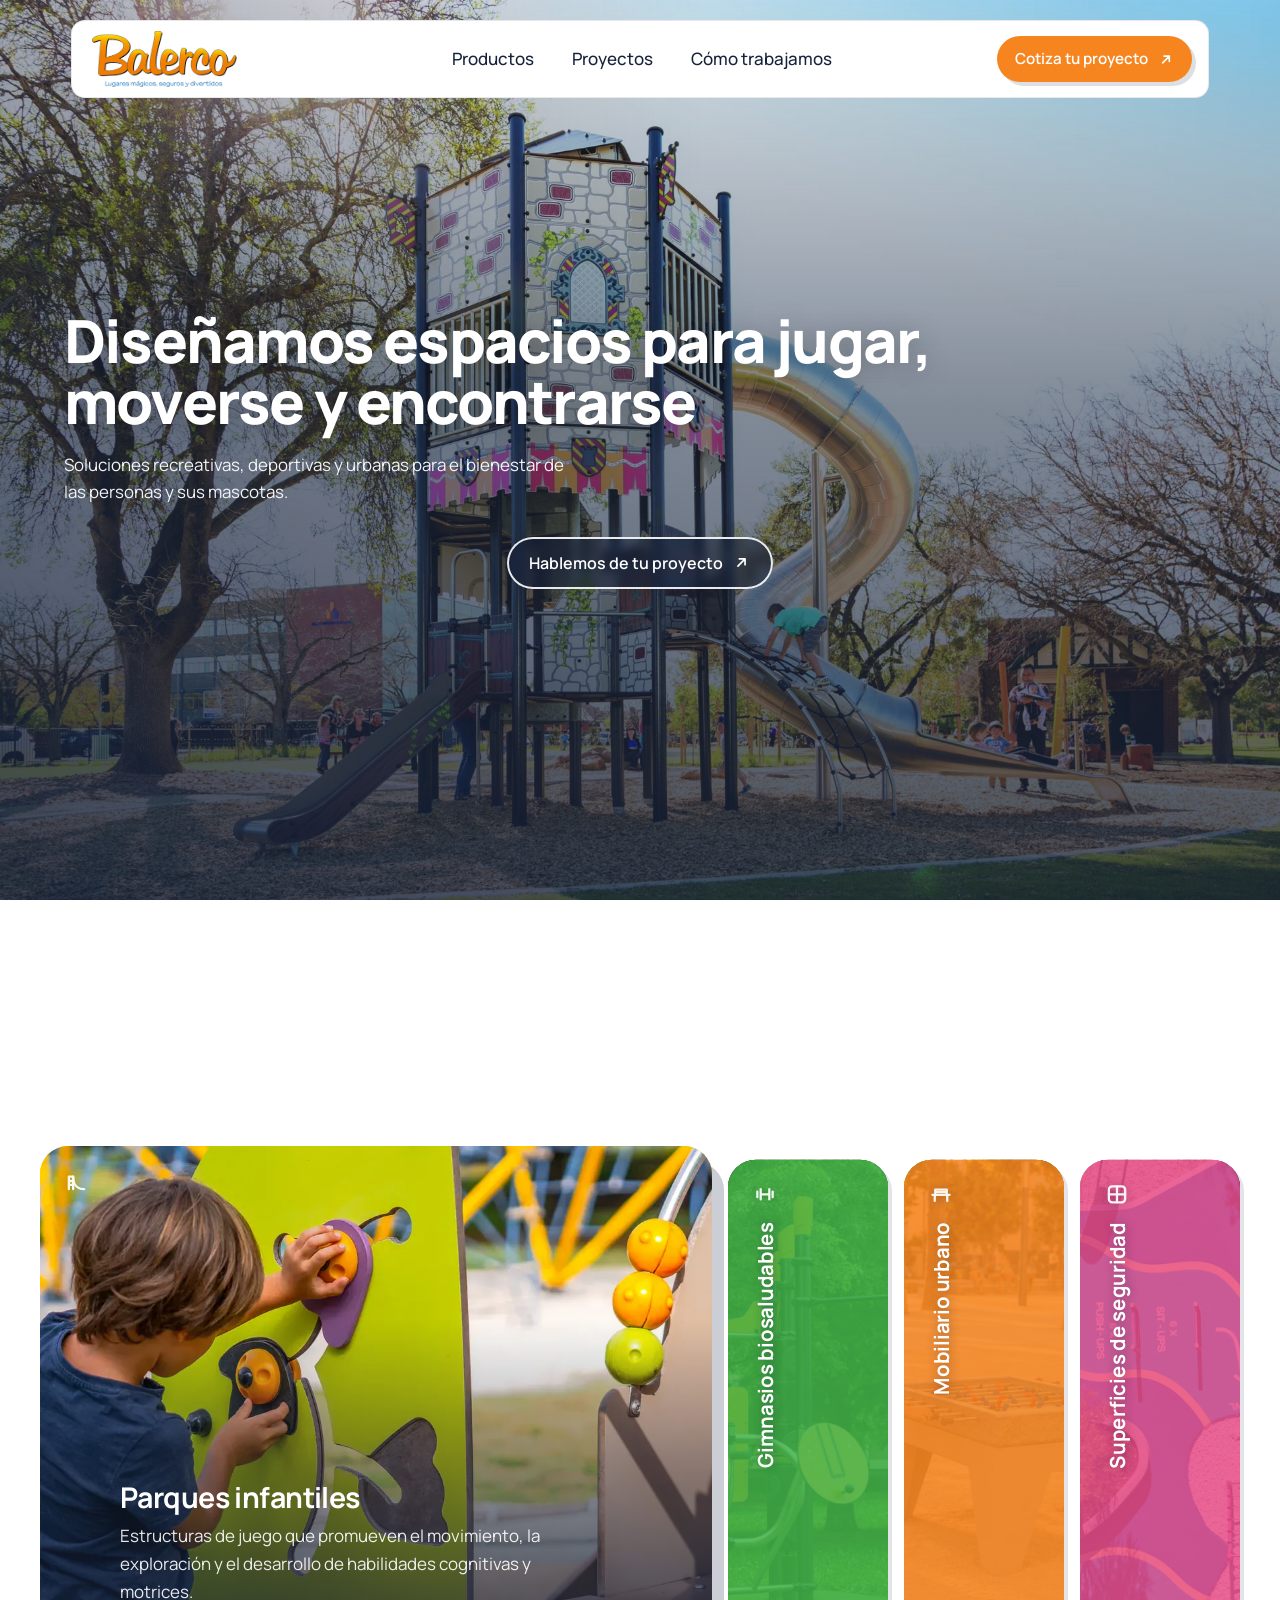
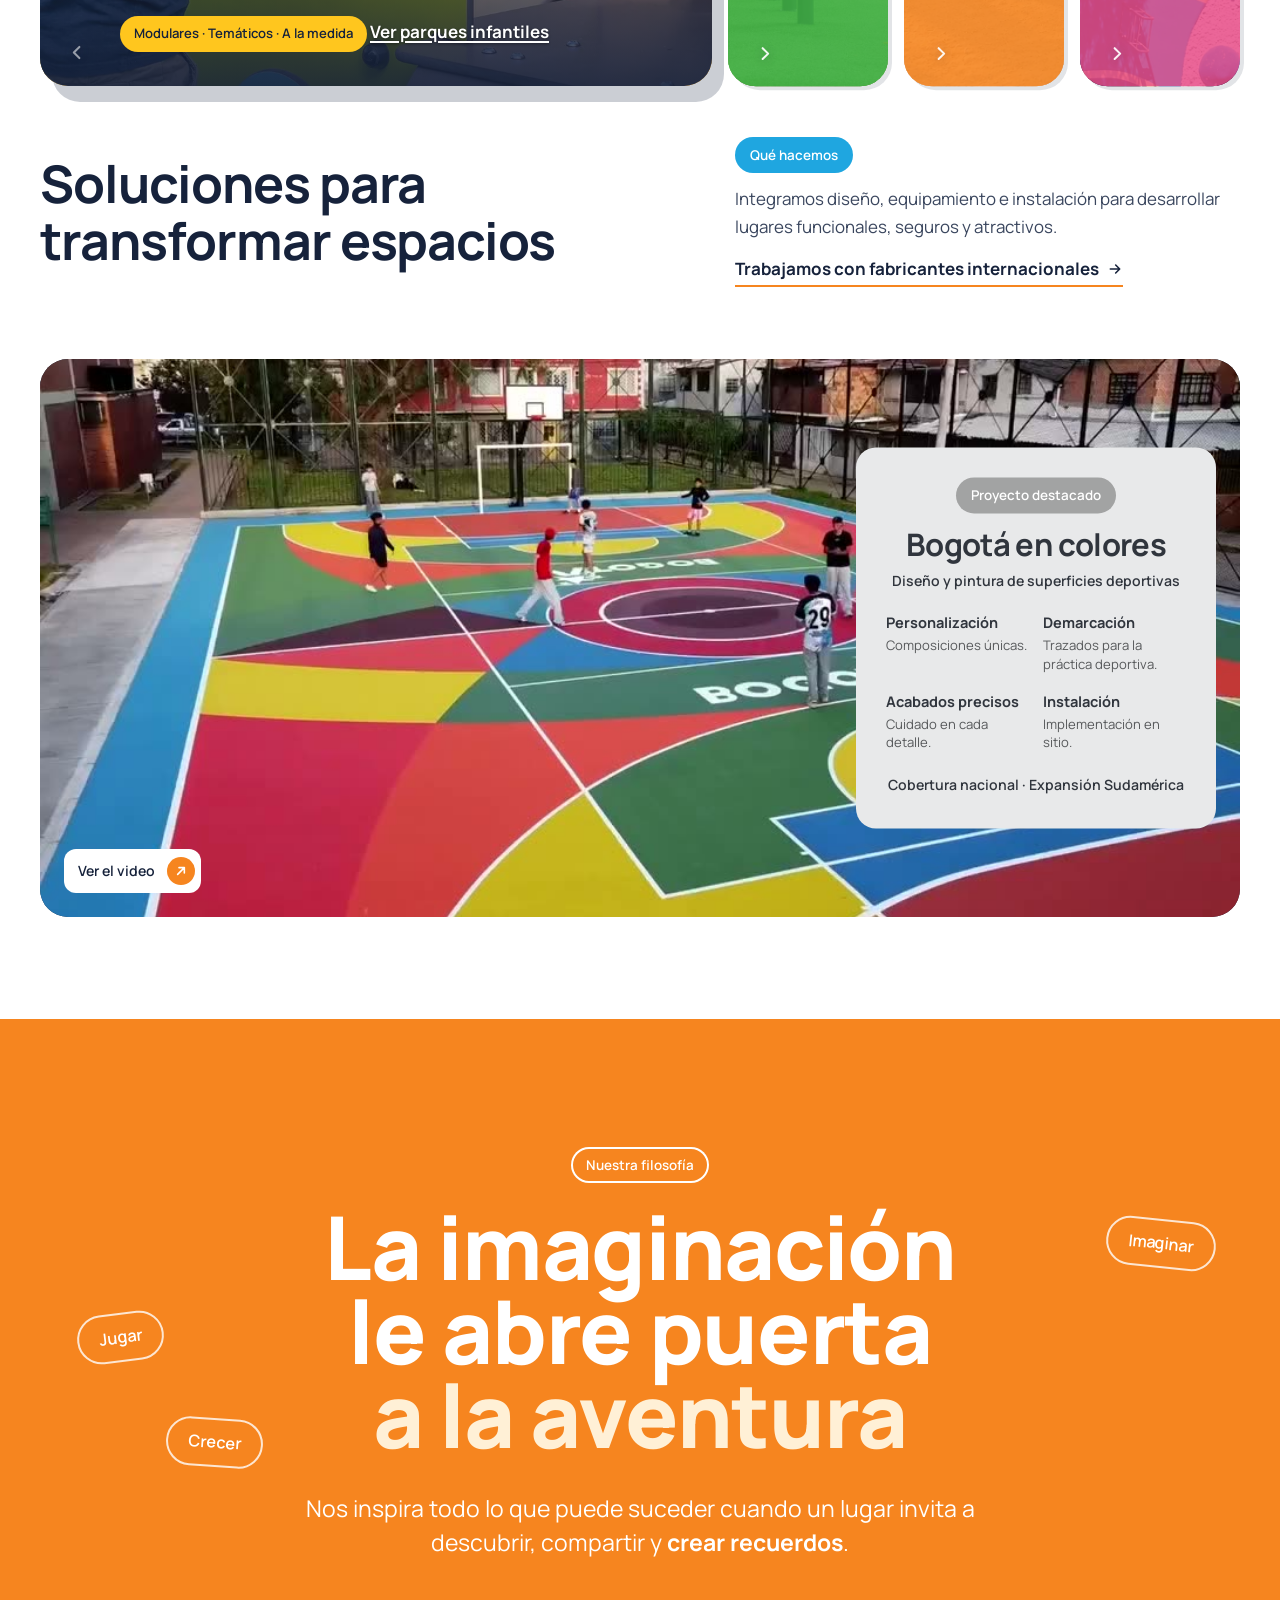
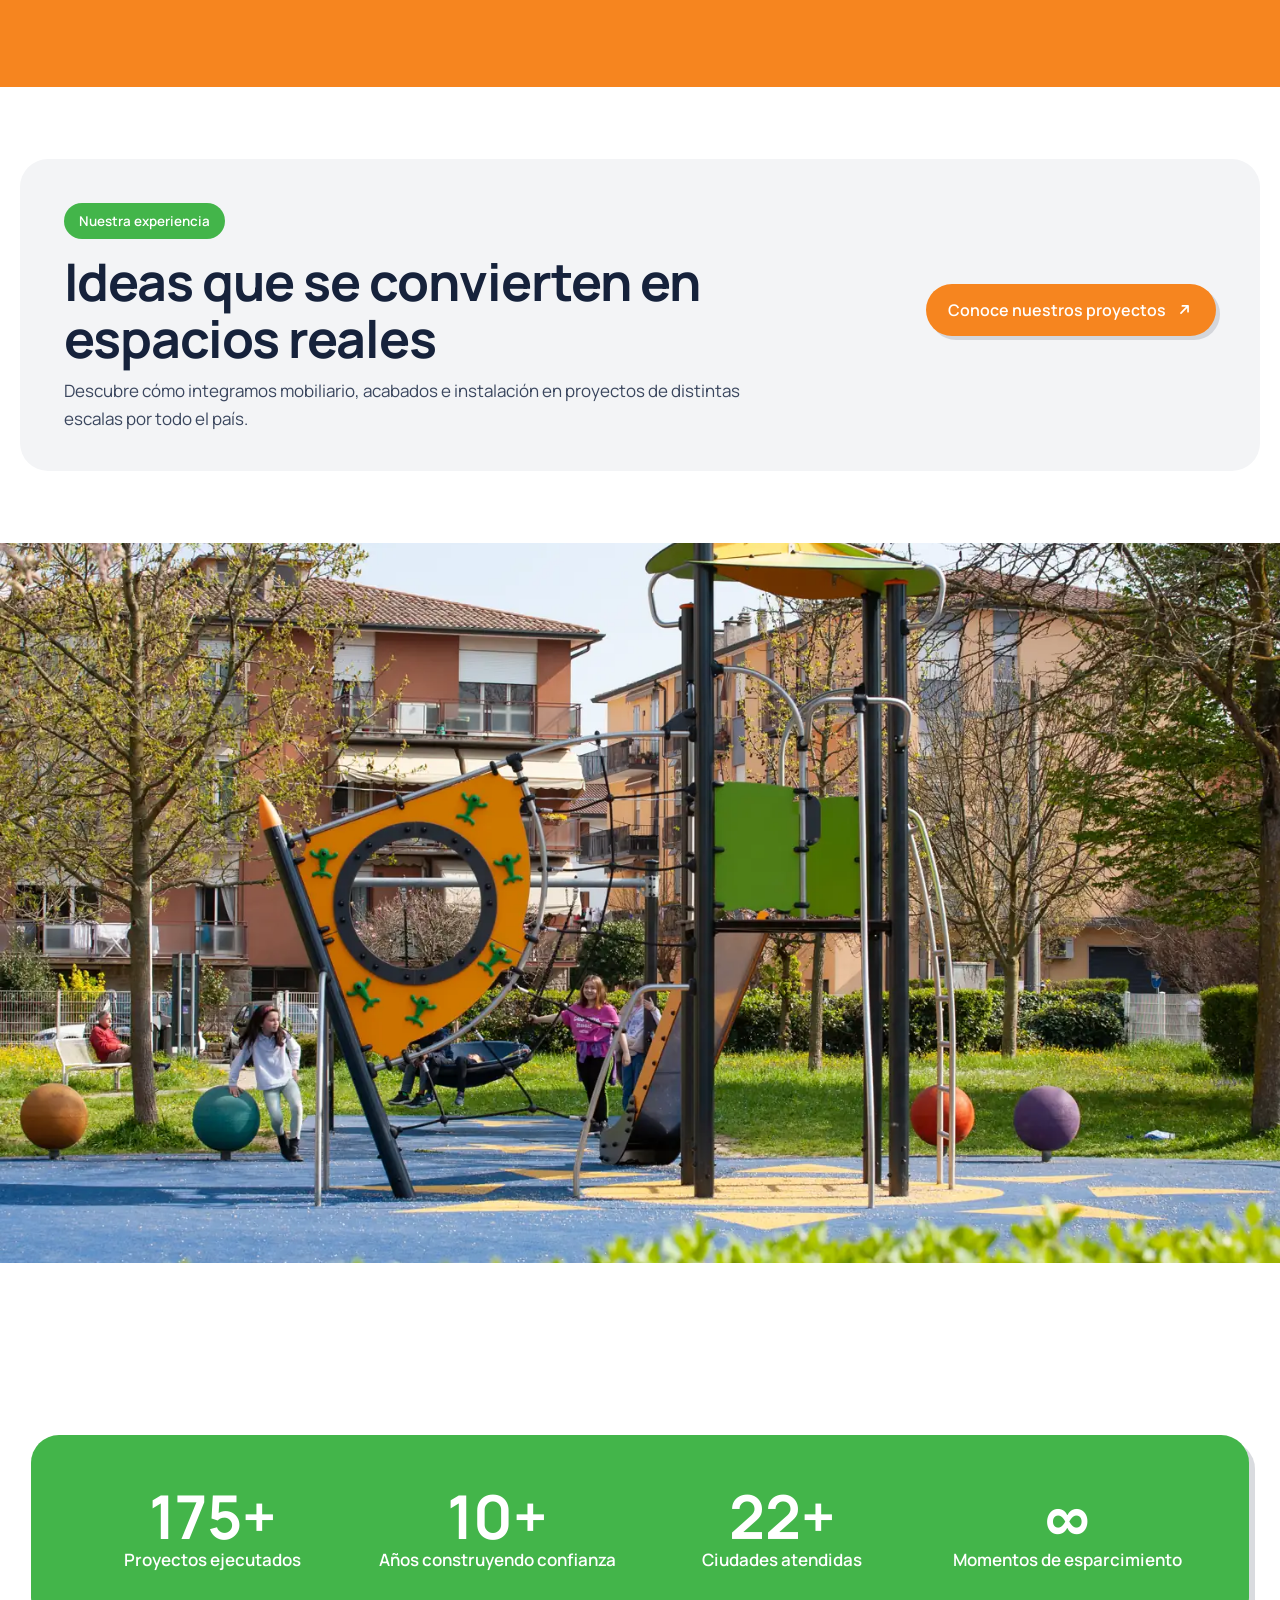
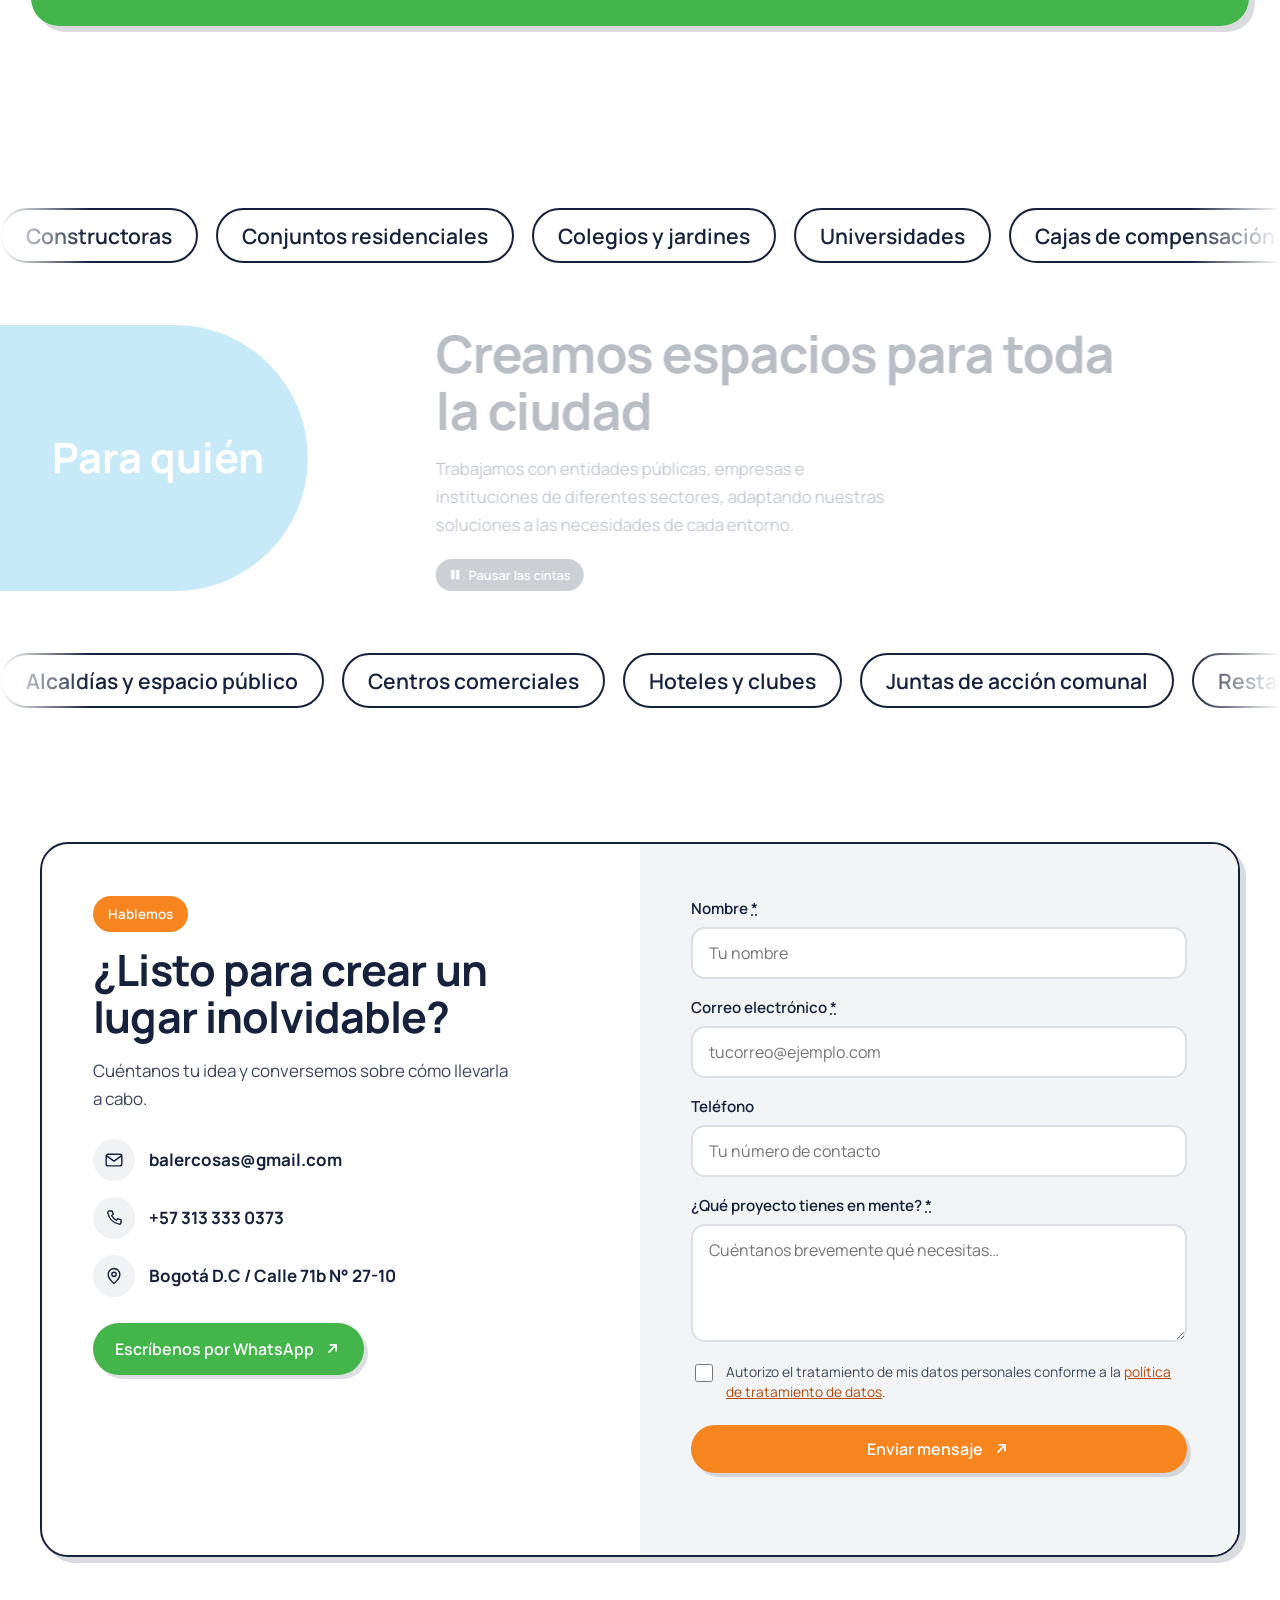
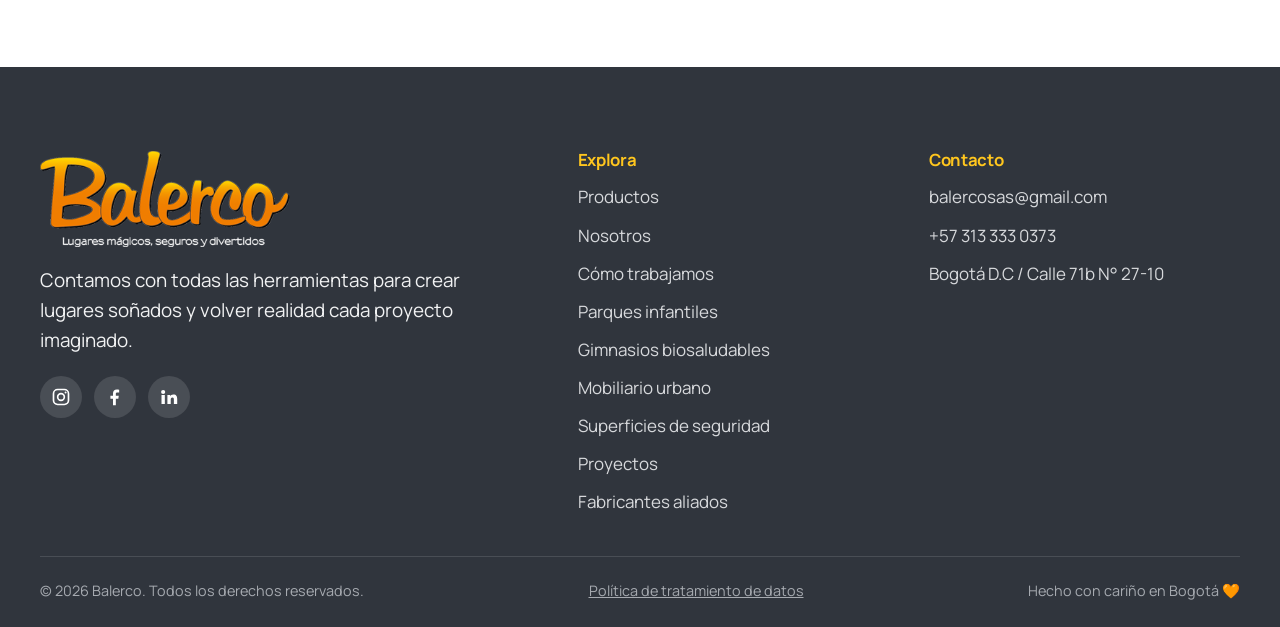
==== commit 740d7ddf: "Enlaces en blanco, franja centrada de verdad y fotos del Drive 1. El enlace del acordeon del home ca" ====
--- a/index.html
+++ b/index.html
@@ -42,7 +42,7 @@
   <link href="https://fonts.googleapis.com/css2?family=Manrope:wght@400;500;600;700;800&display=swap" rel="stylesheet" />
 
   <link rel="stylesheet" href="assets/css/lenis.min.css" />
-  <link rel="stylesheet" href="assets/css/styles.css?v=163" />
+  <link rel="stylesheet" href="assets/css/styles.css?v=165" />
 
   <!-- ============================================================
        SEO — DATOS ESTRUCTURADOS (JSON-LD)
--- a/assets/css/styles.css
+++ b/assets/css/styles.css
@@ -2086,7 +2086,10 @@
   display: inline-block;
   margin-top: 12px;
   font-weight: 700;
-  color: var(--ink);
+  /* Blanco, no tinta: este enlace cae sobre la foto del panel y en navy se
+     perdia contra el fondo. La sombra lo sostiene cuando la foto es clara. */
+  color: #fff;
+  text-shadow: 0 1px 3px rgba(0,0,0,.45);
   text-decoration: underline;
   text-underline-offset: 3px;
   text-decoration-thickness: 2px;
@@ -2140,6 +2143,11 @@
 /* La franja de cita sin foto ocupa el ancho entero y centra el bloque. */
 .obra--texto .obra__inner { grid-template-columns: minmax(0, 1fr); justify-items: center; }
 .obra--texto .obra__texto { max-width: 68ch; text-align: center; }
+/* Centrar el texto no centra la caja. El titular lleva max-width 16ch en todo
+   el sitio, asi que su caja se quedaba a la izquierda del bloque de 68ch y el
+   titular salia desplazado respecto a la cita y al parrafo. */
+.obra--texto .obra__texto > * { margin-inline: auto; }
+.obra--texto .section-title { max-width: 22ch; }
 .obra--texto .obra__cita {
   border-left: none;
   border-top: 4px solid var(--berry);
@@ -2154,3 +2162,10 @@
    centrar, esa diferencia se reparte arriba y abajo en vez de acumularse
    abajo, que es donde se nota. */
 .tipo--texto { justify-content: center; }
+/* La franja centrada admite una foto arriba. El ancho es menor que el del
+   texto a propósito: una imagen a sangre dentro de un bloque centrado rompe
+   la columna y hace que el titular parezca descolgado otra vez. */
+.obra--texto .obra__foto { max-width: 760px; width: 100%; margin: 0 auto 26px; }
+/* El pie de foto acompaña a la imagen, así que también va centrado cuando
+   la franja lo está. */
+.obra--texto .obra__foto figcaption { text-align: center; }
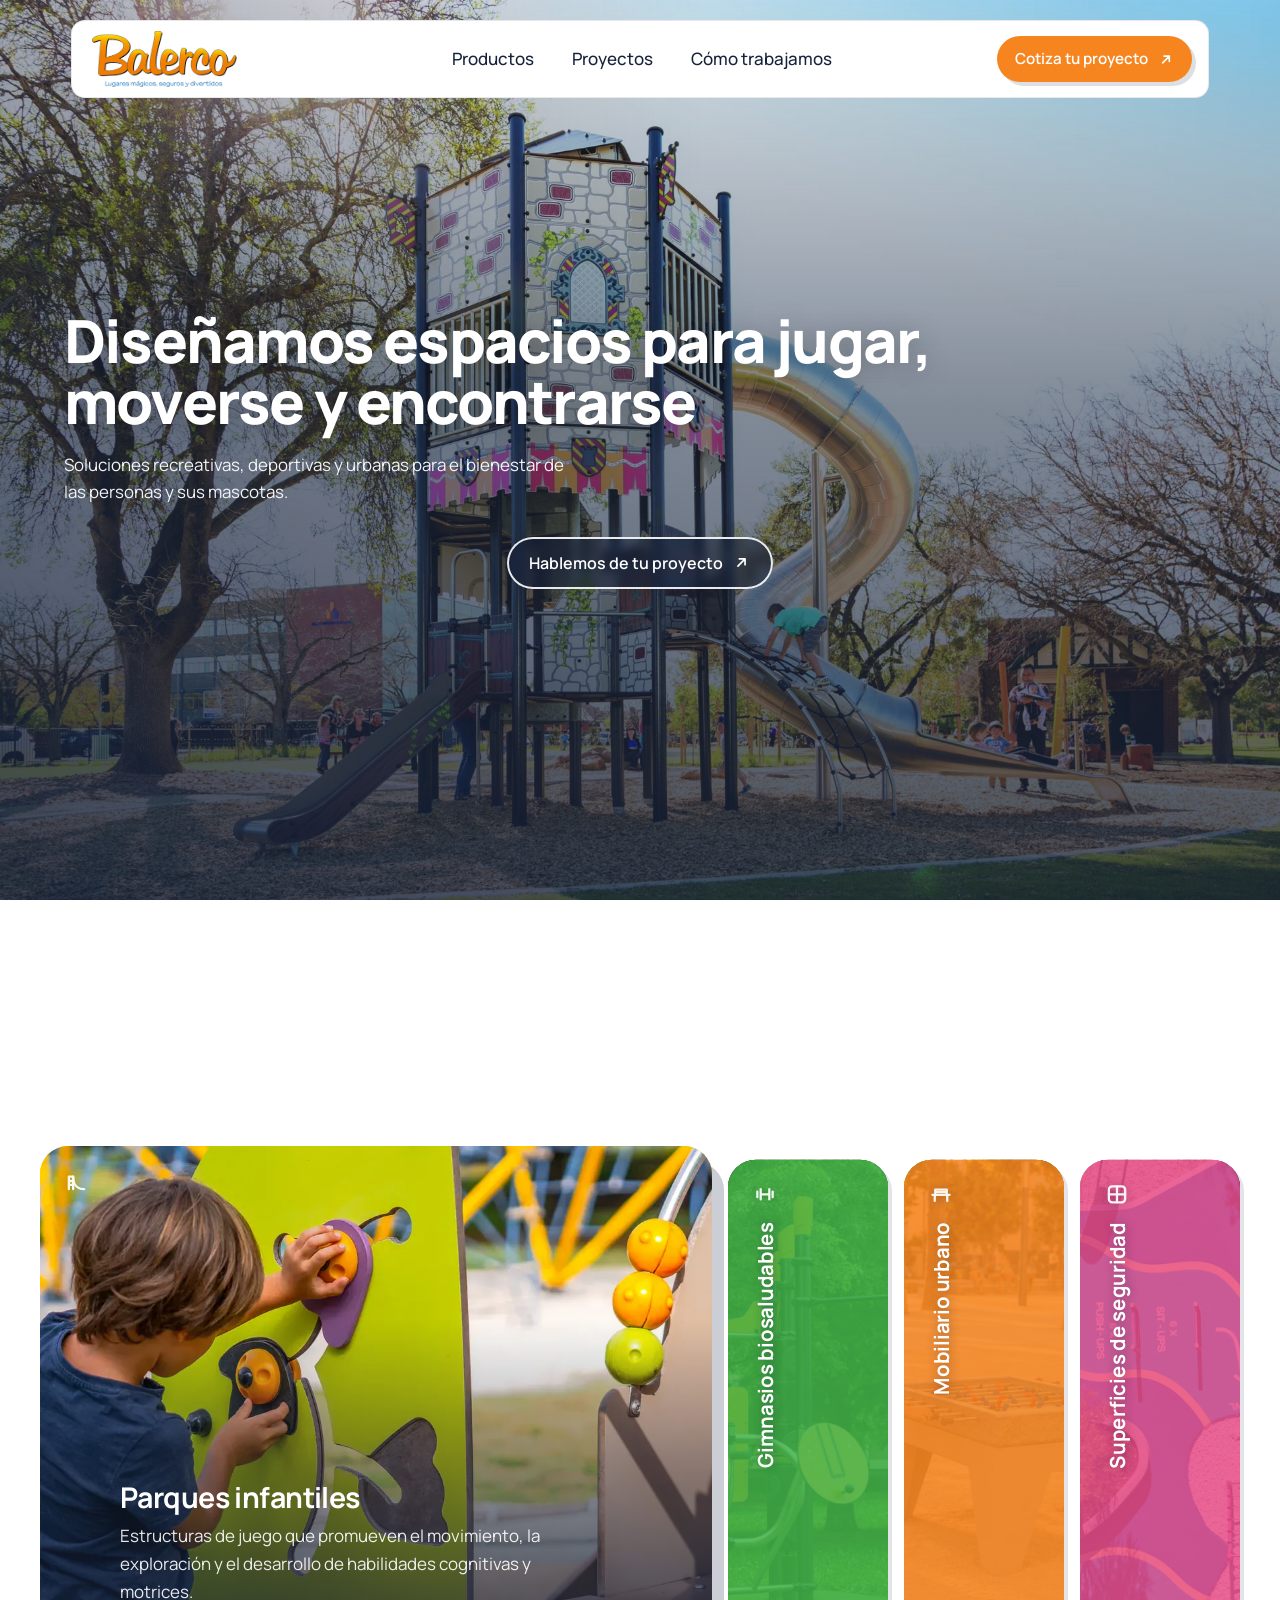
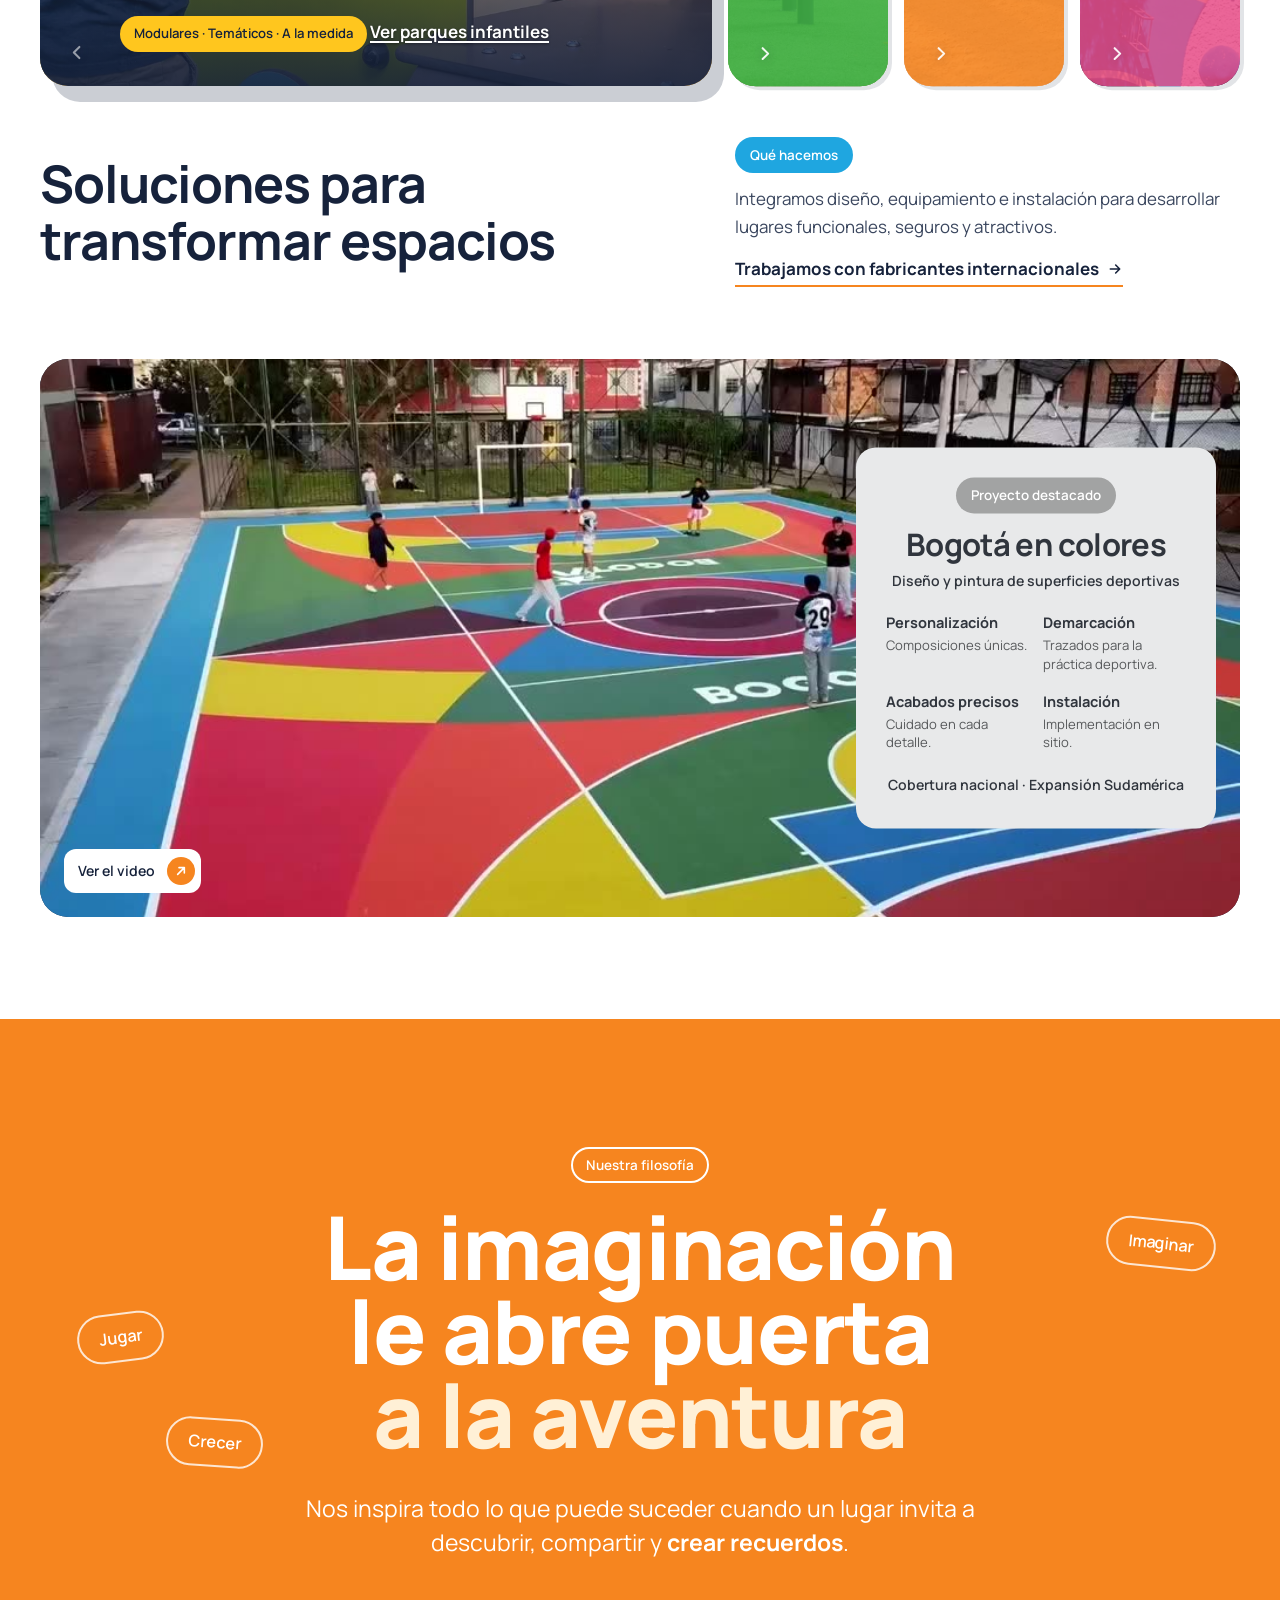
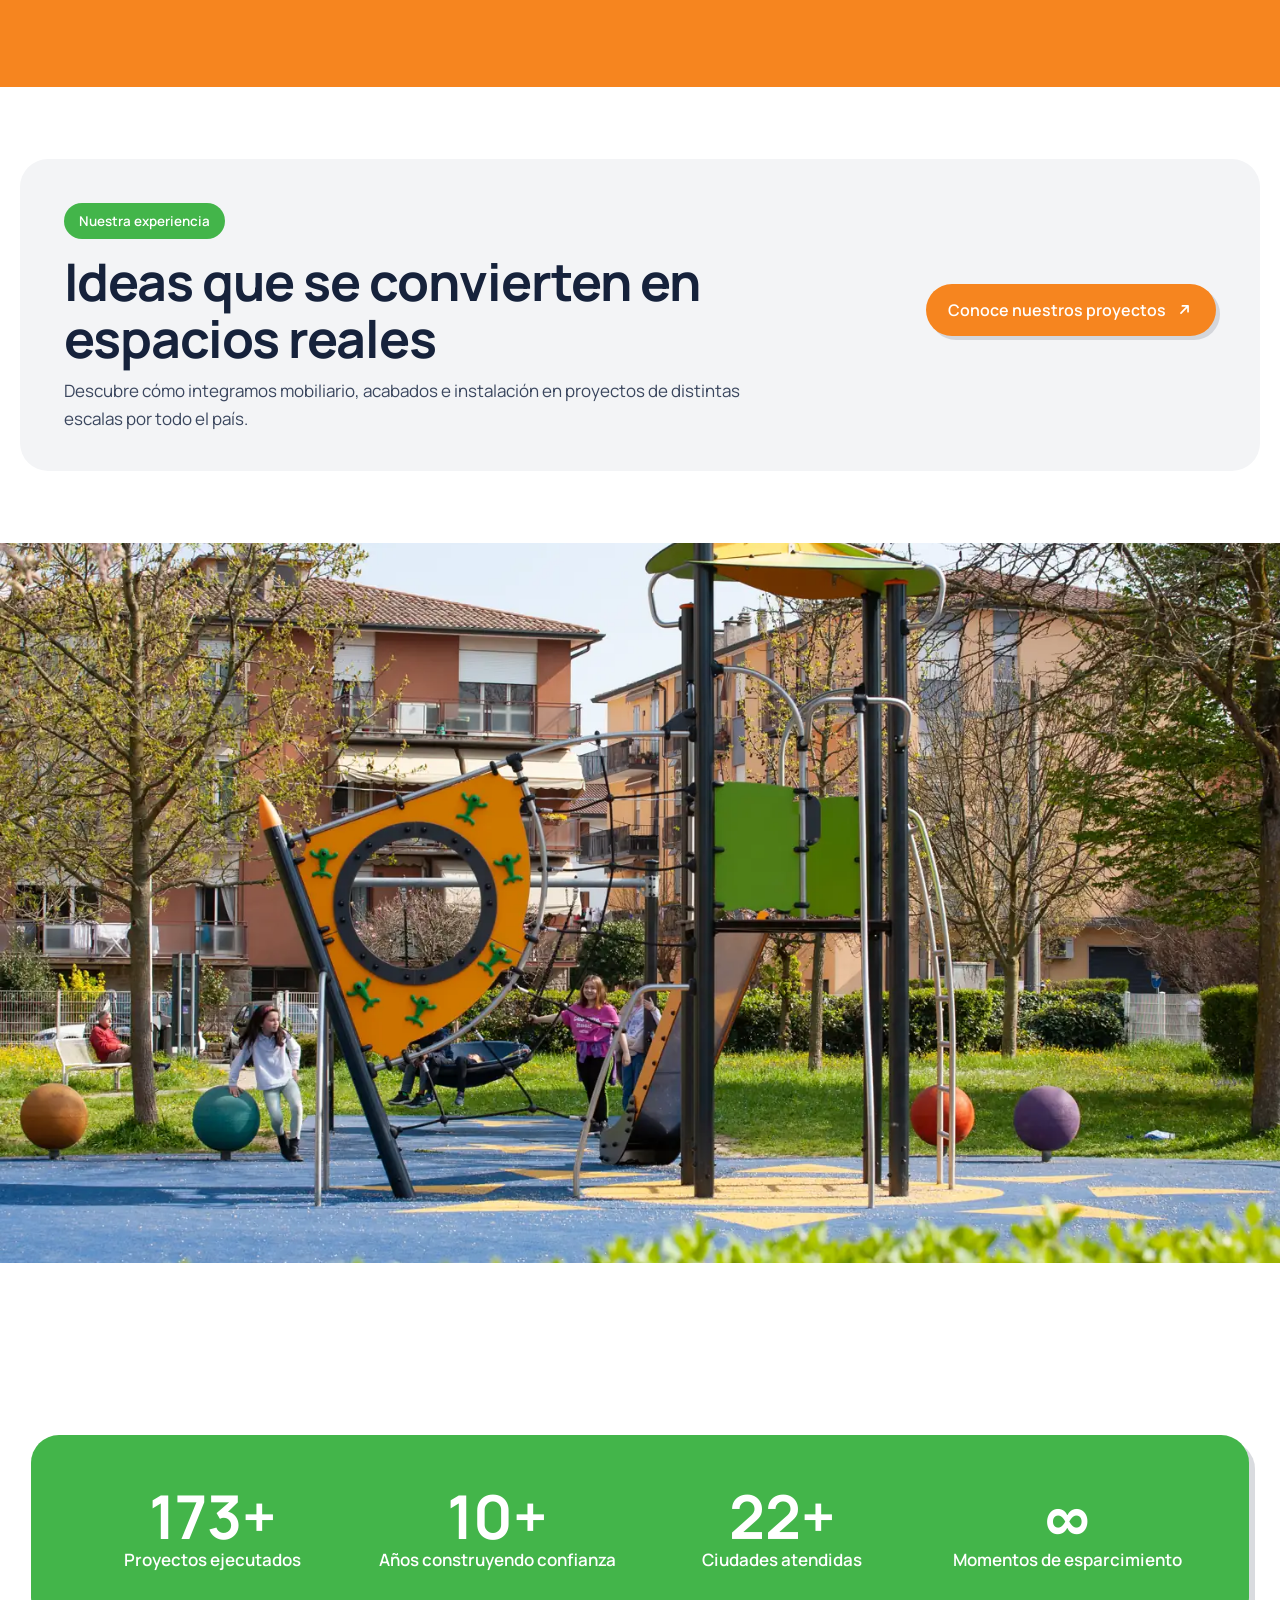
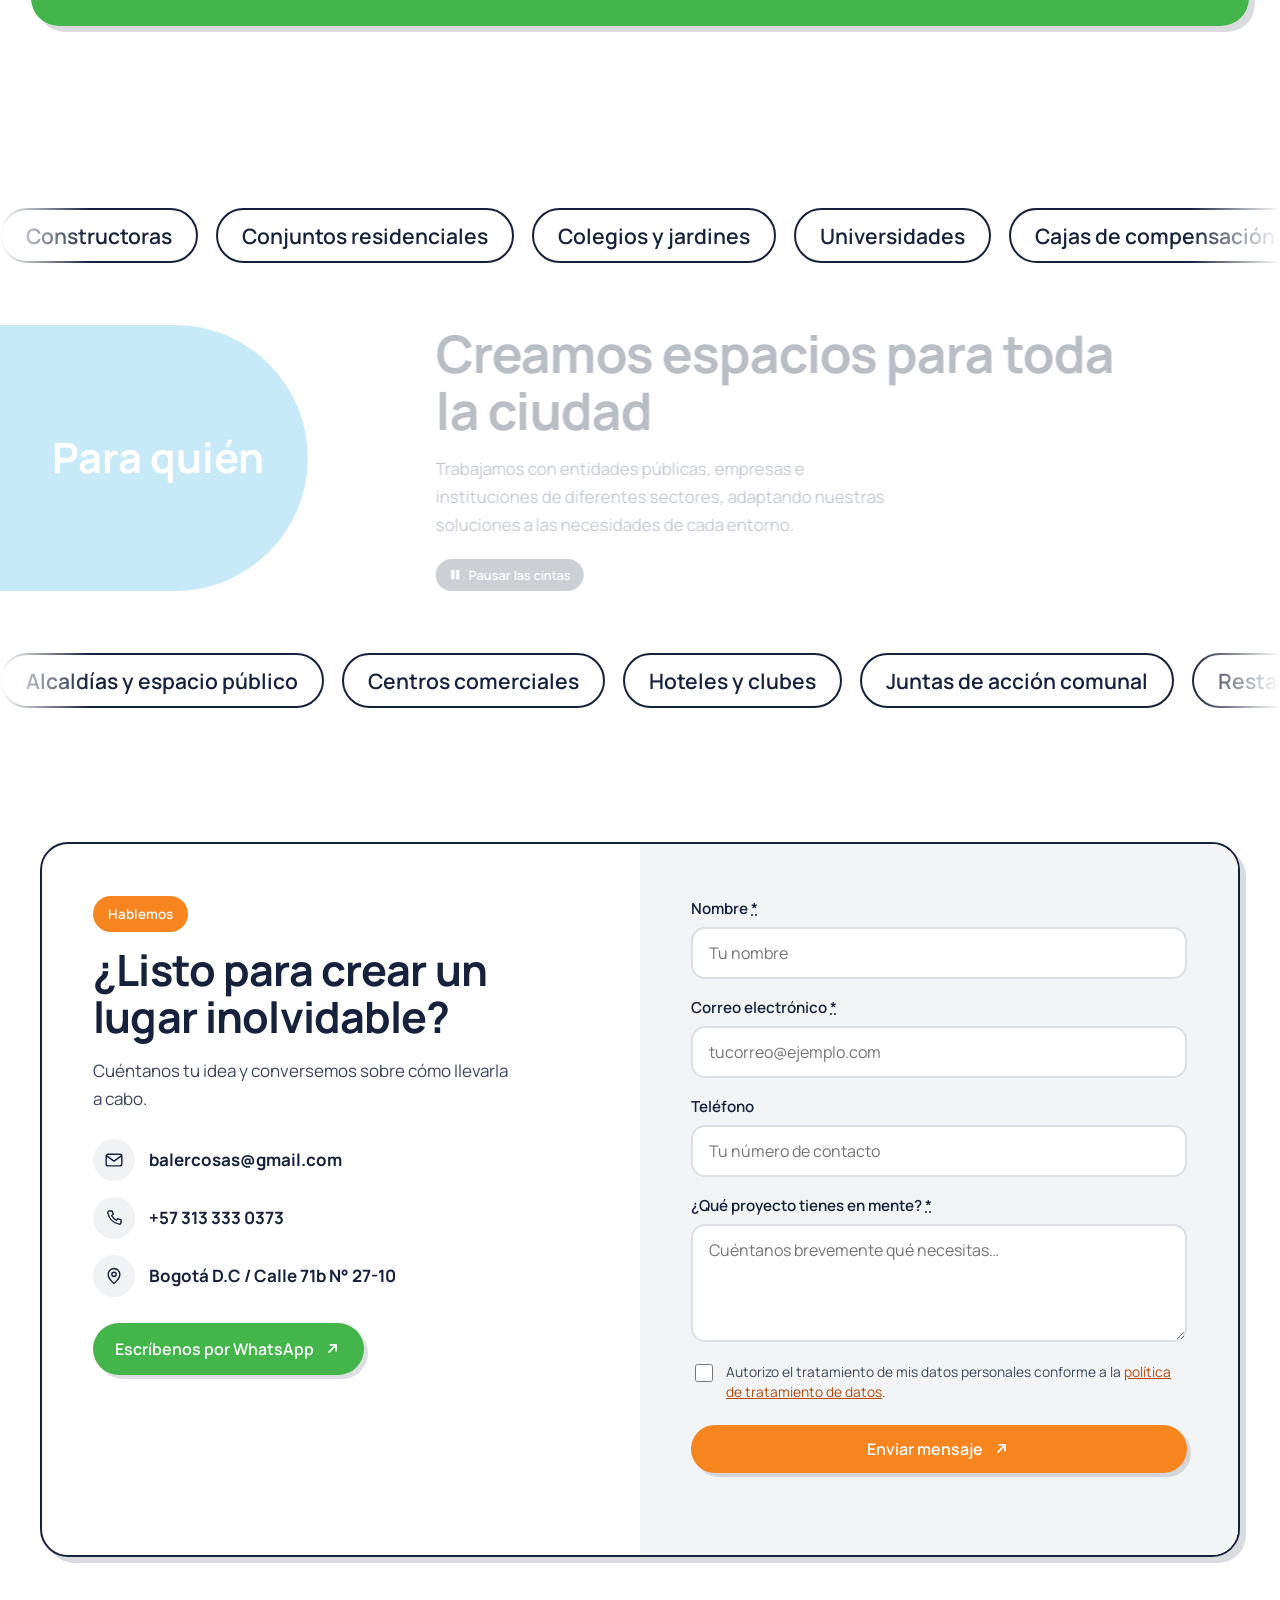
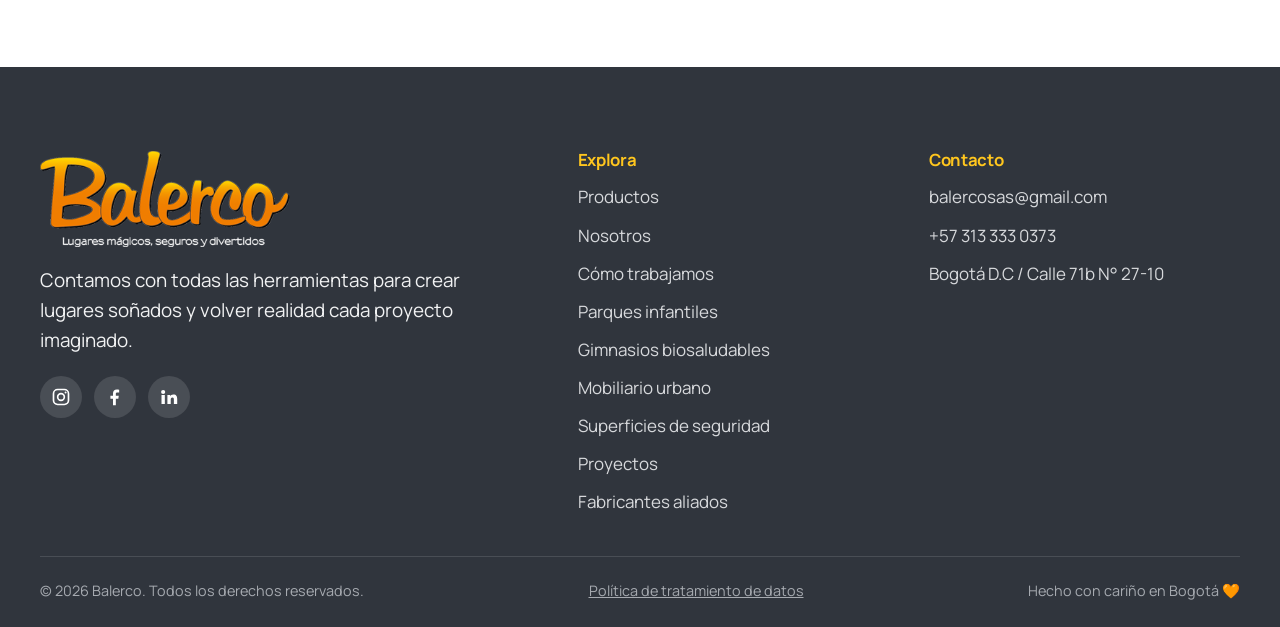
==== commit 2bf4390a: "Fotos reales en las tarjetas de gimnasio y superficies Gimnasio: las cuatro tarjetas llevan ahora fo" ====
--- a/index.html
+++ b/index.html
@@ -42,7 +42,7 @@
   <link href="https://fonts.googleapis.com/css2?family=Manrope:wght@400;500;600;700;800&display=swap" rel="stylesheet" />
 
   <link rel="stylesheet" href="assets/css/lenis.min.css" />
-  <link rel="stylesheet" href="assets/css/styles.css?v=165" />
+  <link rel="stylesheet" href="assets/css/styles.css?v=166" />
 
   <!-- ============================================================
        SEO — DATOS ESTRUCTURADOS (JSON-LD)
--- a/assets/css/styles.css
+++ b/assets/css/styles.css
@@ -2135,7 +2135,7 @@
    Tarjetas sin foto: van a dos columnas y no a tres. Con solo texto, tres
    columnas dejan renglones demasiado cortos para leer de corrido. */
 @media (min-width: 1040px) {
-  .tipos__grid--texto { grid-template-columns: 1fr 1fr; }
+  .tipos__grid--dos { grid-template-columns: 1fr 1fr; }
 }
 .tipo--texto .tipo__body { padding: clamp(24px, 2.6vw, 32px); }
 .tipo--texto .tipo__body h3 { font-size: clamp(19px, 1.5vw, 23px); }
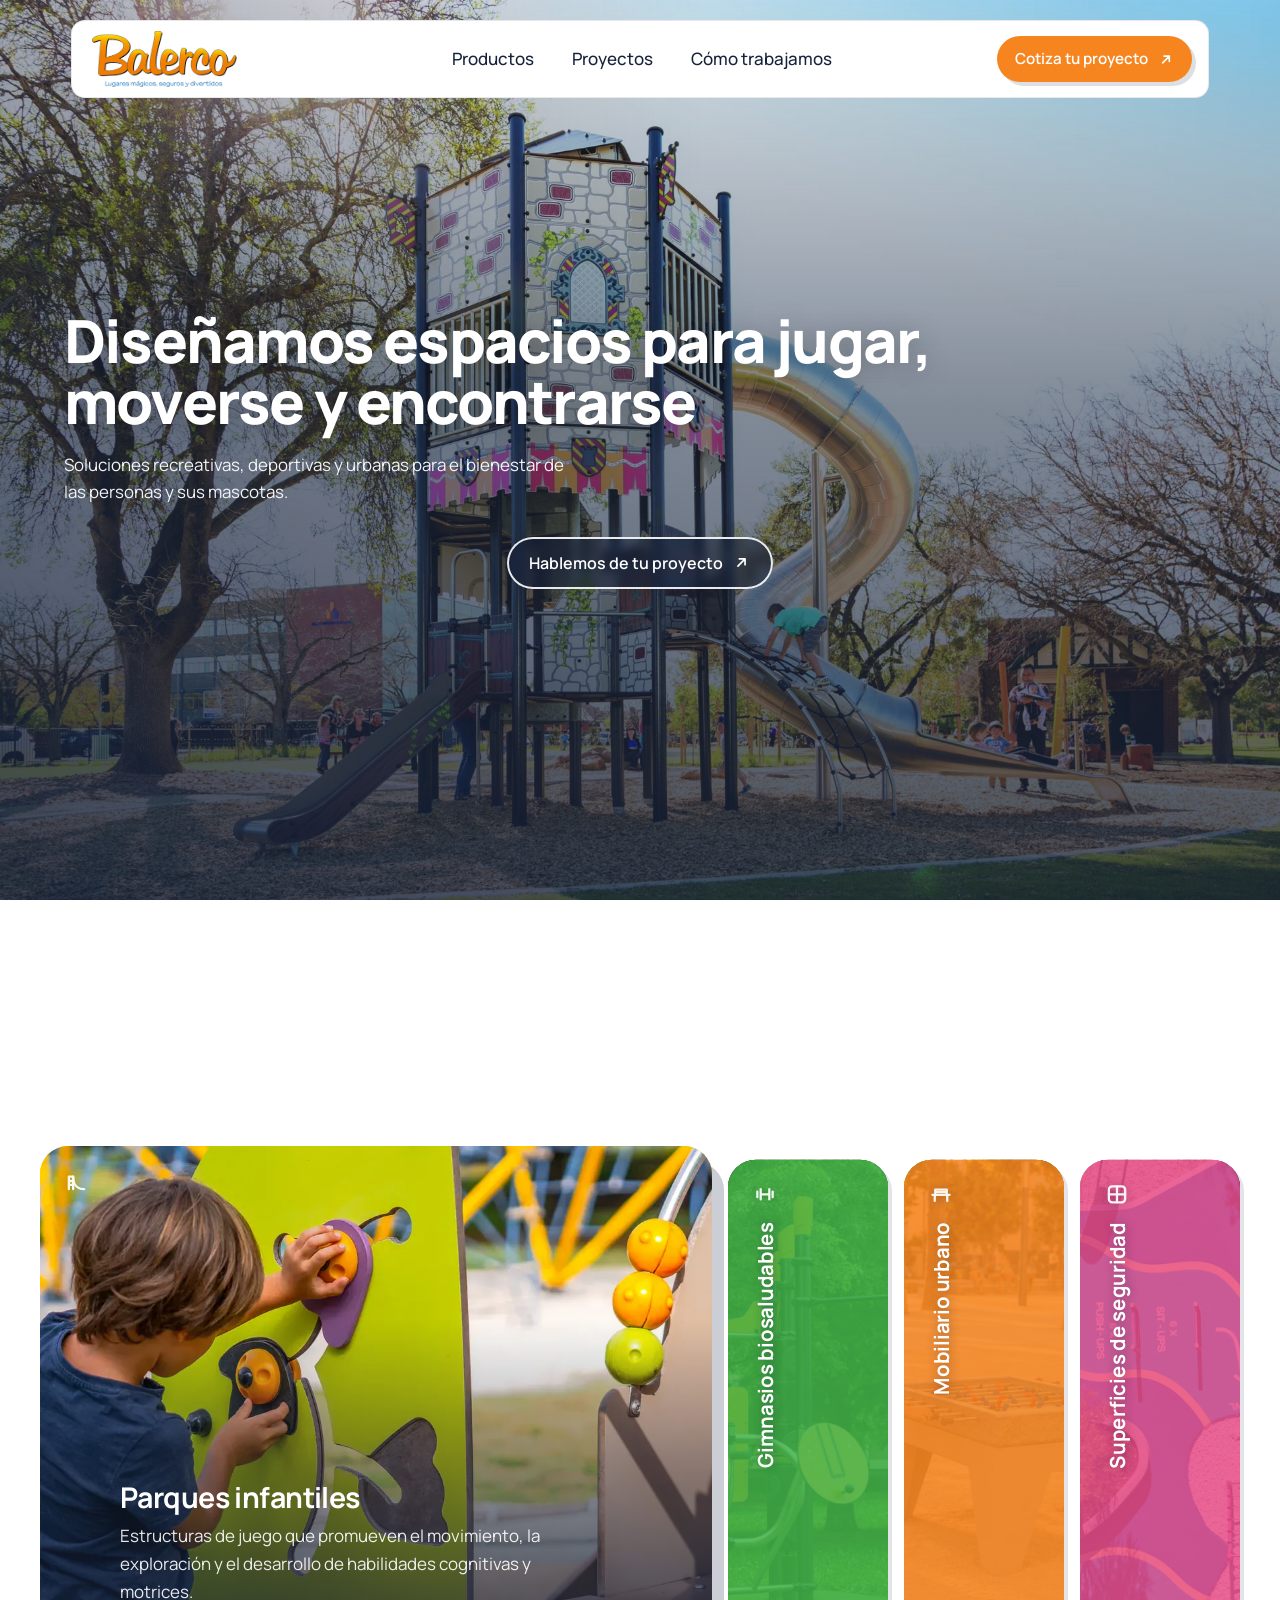
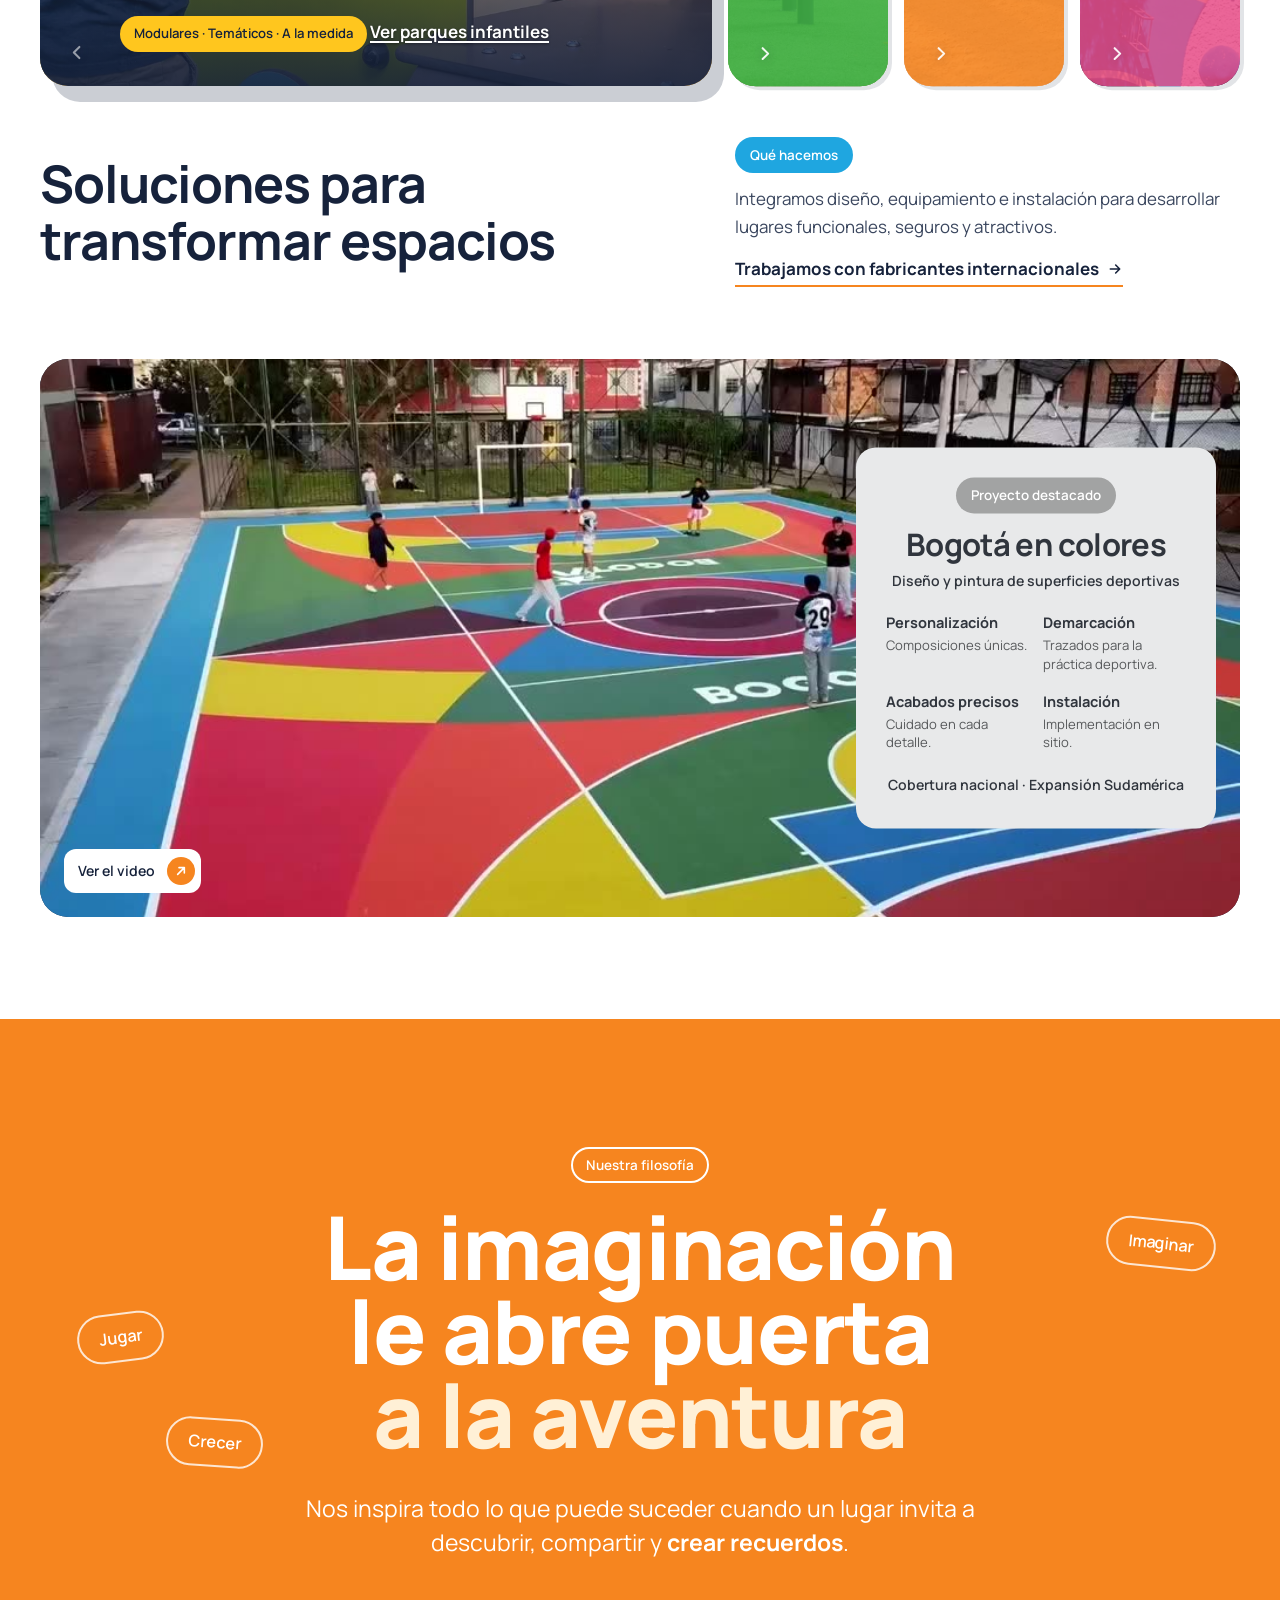
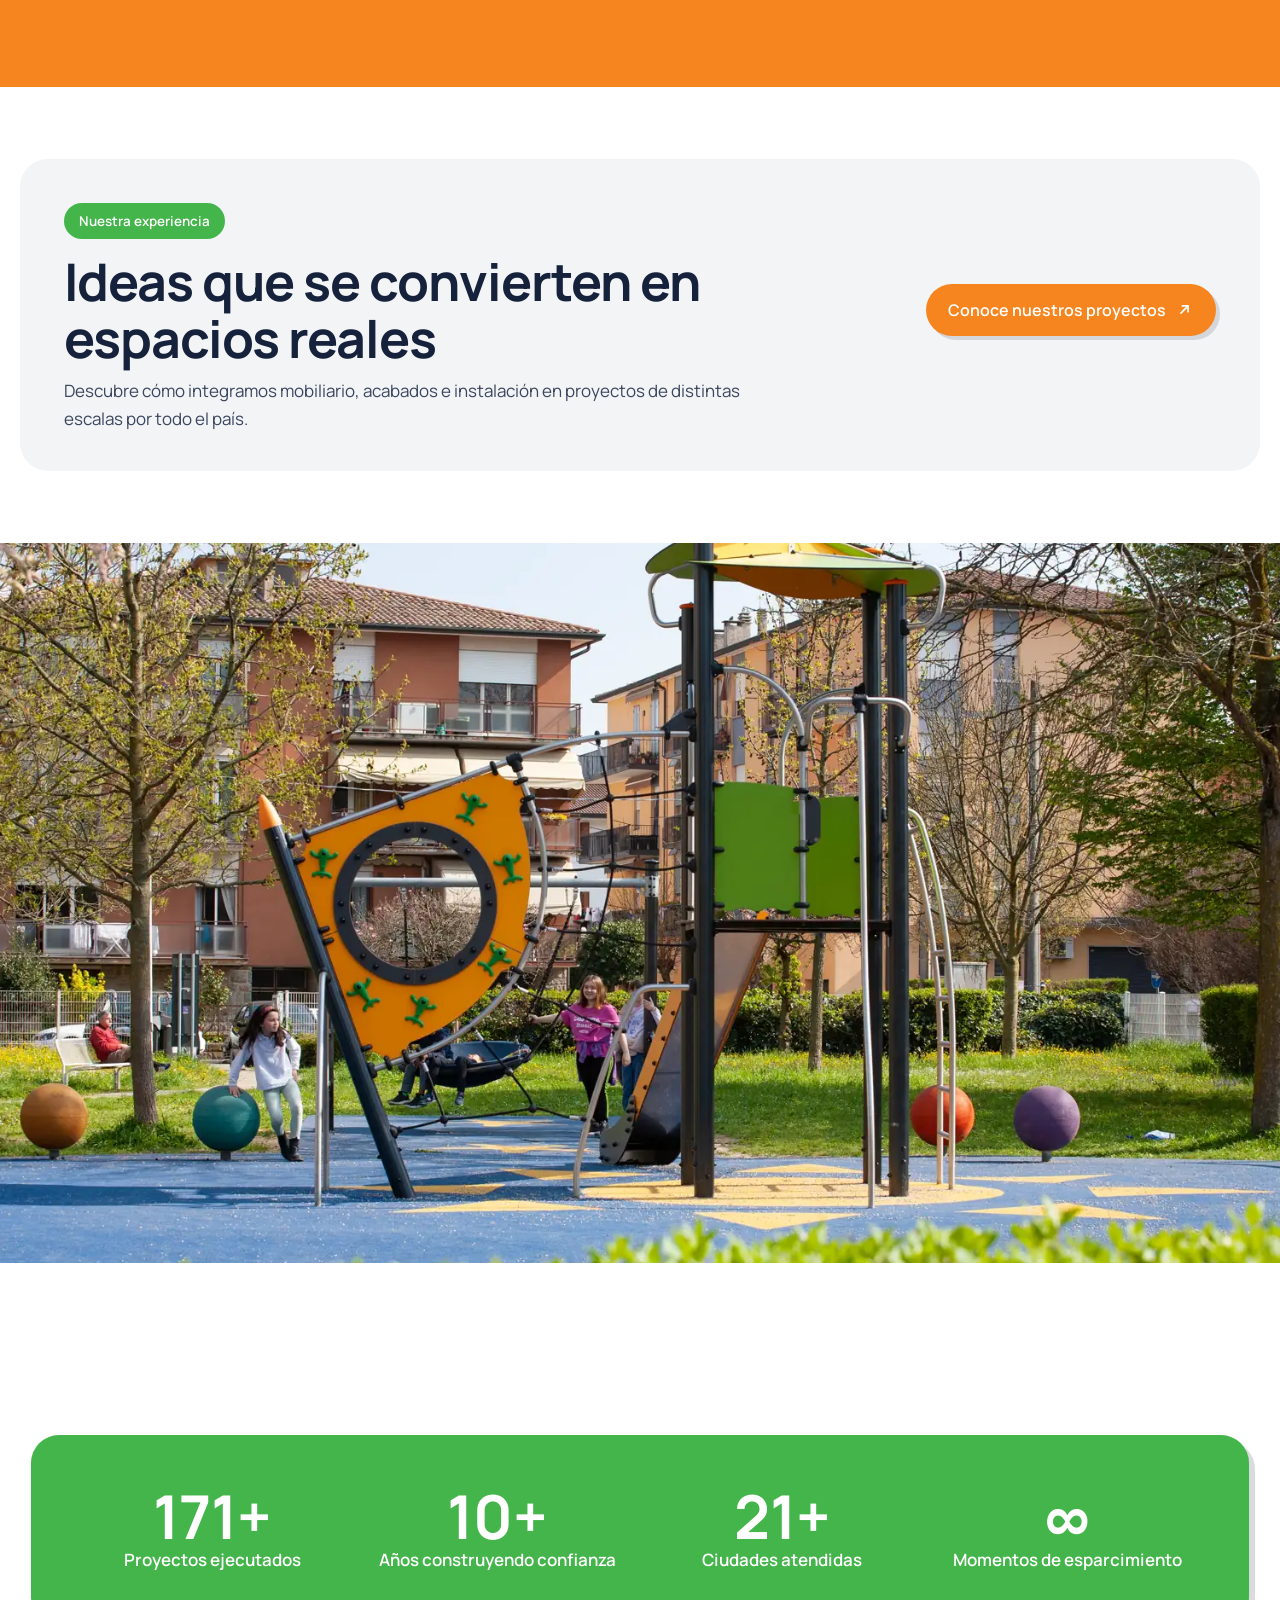
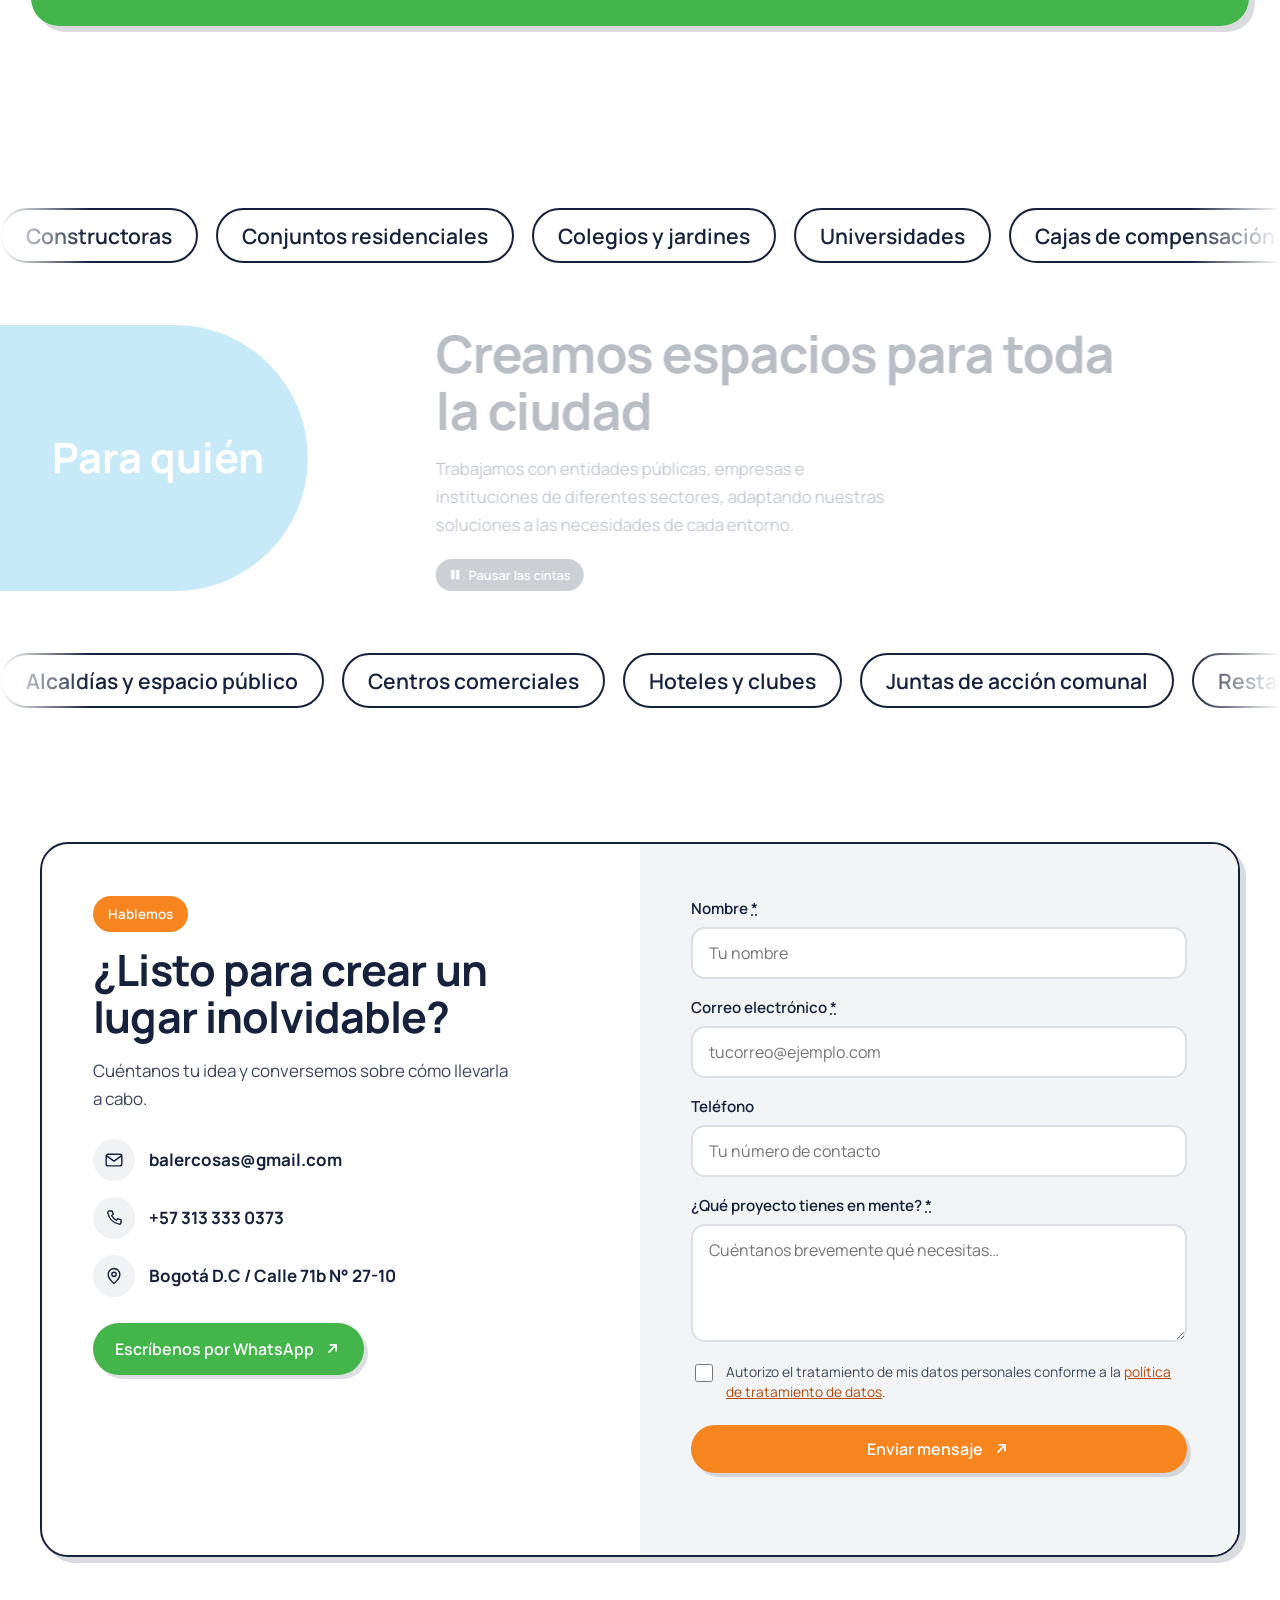
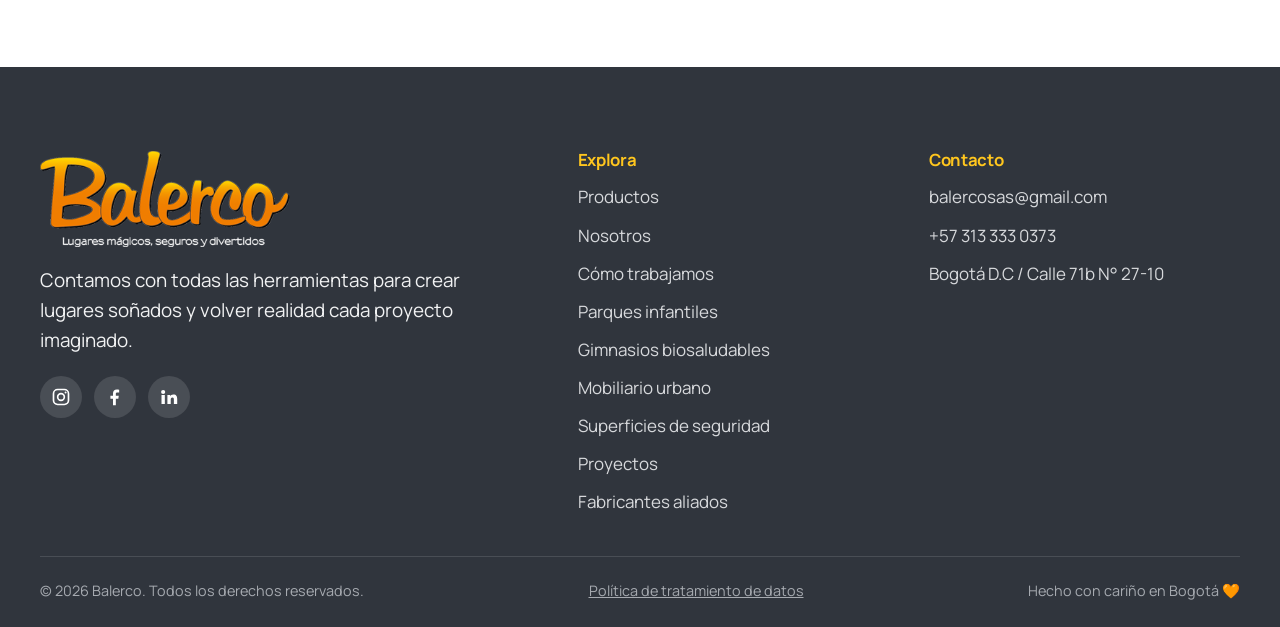
==== commit 70924b07: "Quitar las palabras viudas de las etiquetas del acordeon En el telefono las cuatro etiquetas se part" ====
--- a/index.html
+++ b/index.html
@@ -42,7 +42,7 @@
   <link href="https://fonts.googleapis.com/css2?family=Manrope:wght@400;500;600;700;800&display=swap" rel="stylesheet" />
 
   <link rel="stylesheet" href="assets/css/lenis.min.css" />
-  <link rel="stylesheet" href="assets/css/styles.css?v=166" />
+  <link rel="stylesheet" href="assets/css/styles.css?v=169" />
 
   <!-- ============================================================
        SEO — DATOS ESTRUCTURADOS (JSON-LD)
@@ -217,7 +217,7 @@
               <h3>Parques infantiles</h3>
               <p>Estructuras de juego que promueven el movimiento, la exploración
                 y el desarrollo de habilidades cognitivas y motrices.</p>
-              <span class="chip">Modulares · Temáticos · A la medida</span>
+              <span class="chip">Modulares · Temáticos · A la medida</span>
               <a class="panel__link" href="parques-infantiles.html">Ver parques infantiles</a>
             </div>
           </div>
@@ -236,7 +236,7 @@
               <h3>Gimnasios biosaludables</h3>
               <p>Equipamiento para incentivar la actividad física y los hábitos
                 saludables al aire libre, con opciones para todas las edades.</p>
-              <span class="chip">Calistenia · Circuitos ninja · Biosaludables</span>
+              <span class="chip">Calistenia · Circuitos ninja · Biosaludables</span>
               <a class="panel__link" href="gimnasios-biosaludables.html">Ver gimnasios biosaludables</a>
             </div>
           </div>
@@ -255,7 +255,7 @@
               <h3>Mobiliario urbano</h3>
               <p>Funcionalidad y diseño se unen para aportar comodidad y armonía
                 a los espacios públicos y privados.</p>
-              <span class="chip">Bancas · Mesas · Canecas · Señalización</span>
+              <span class="chip">Bancas · Mesas · Canecas · Señalización</span>
               <a class="panel__link" href="mobiliario-urbano.html">Ver mobiliario urbano</a>
             </div>
           </div>
@@ -274,7 +274,7 @@
               <h3>Superficies de seguridad</h3>
               <p>Pisos en caucho y pintura para mejorar la seguridad, la resistencia
                 y el acabado de las áreas recreativas y deportivas.</p>
-              <span class="chip">Acabados deportivos · Caucho · Pintura</span>
+              <span class="chip">Acabados deportivos · Caucho · Pintura</span>
               <a class="panel__link" href="superficies-de-seguridad.html">Ver superficies de seguridad</a>
             </div>
           </div>
--- a/assets/css/styles.css
+++ b/assets/css/styles.css
@@ -2169,3 +2169,25 @@
 /* El pie de foto acompaña a la imagen, así que también va centrado cuando
    la franja lo está. */
 .obra--texto .obra__foto figcaption { text-align: center; }
+
+/* Las etiquetas del acordeón se parten en dos renglones en el teléfono y
+   dejaban una palabra sola abajo. Dos medidas, y hacen falta las dos:
+   en el HTML, espacio duro dentro de cada término y antes de cada punto,
+   para que ni "Acabados deportivos" se parta por la mitad ni un · empiece
+   renglón; aquí, balance, que reparte el texto entre los renglones en vez
+   de llenar el primero y dejar el resto colgando. Donde no haya soporte
+   para balance, los espacios duros solos ya evitan lo peor. */
+.chip { text-wrap: balance; }
+/* "Calistenia · Circuitos ninja · Biosaludables" necesita 255 px de texto y
+   en un teléfono de 375 le quedaban 251: se partía por cuatro píxeles. Con
+   10 px de relleno en vez de 14 caben 259 y entra de una sola línea. */
+@media (max-width: 759px) {
+  .chip { padding-left: 10px; padding-right: 10px; }
+}
+/* Por debajo de 400 px ni con 10 px de relleno cabe la etiqueta más larga.
+   Un punto menos de cuerpo la mete en un renglón en los teléfonos de 360,
+   que son la mayoría. En los de 320 se parte igual, pero gracias a los
+   espacios duros el corte cae siempre en un · y nunca dentro de un término. */
+@media (max-width: 399px) {
+  .chip { font-size: 12.4px; padding-left: 9px; padding-right: 9px; }
+}
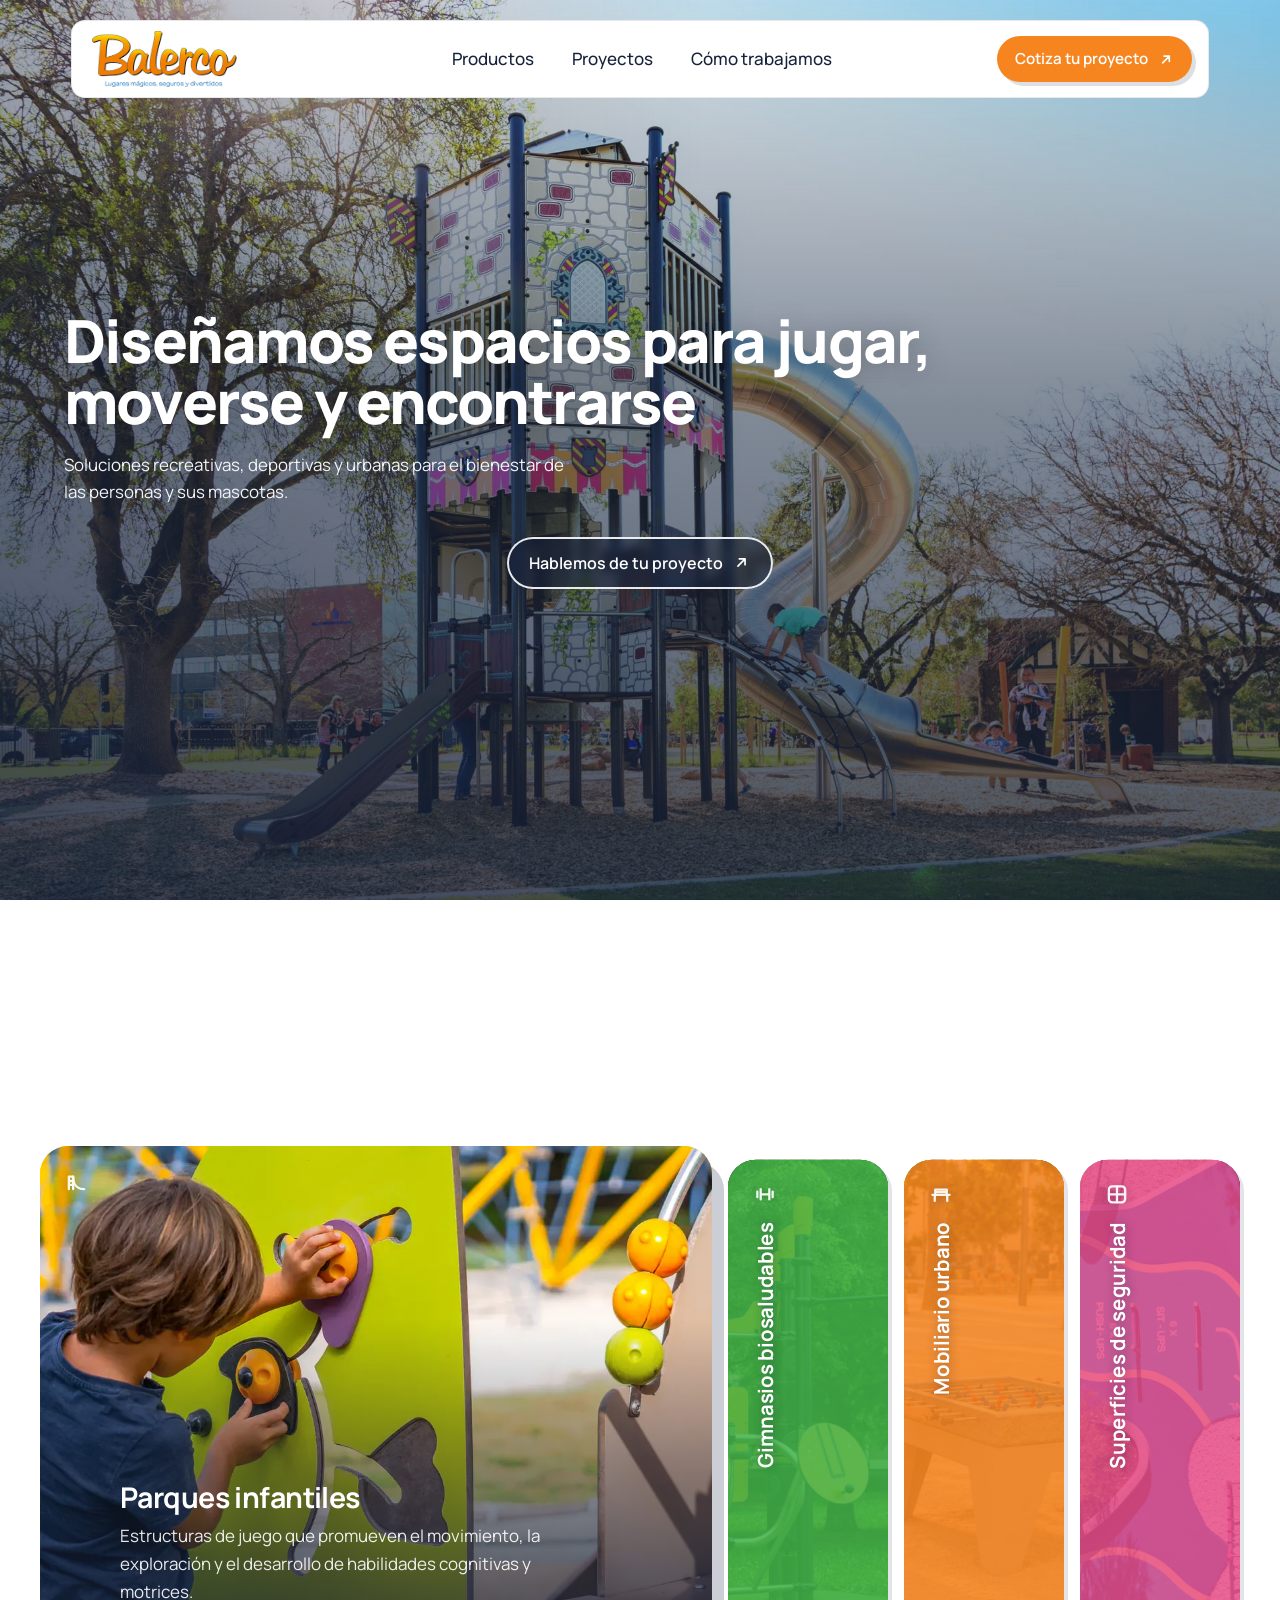
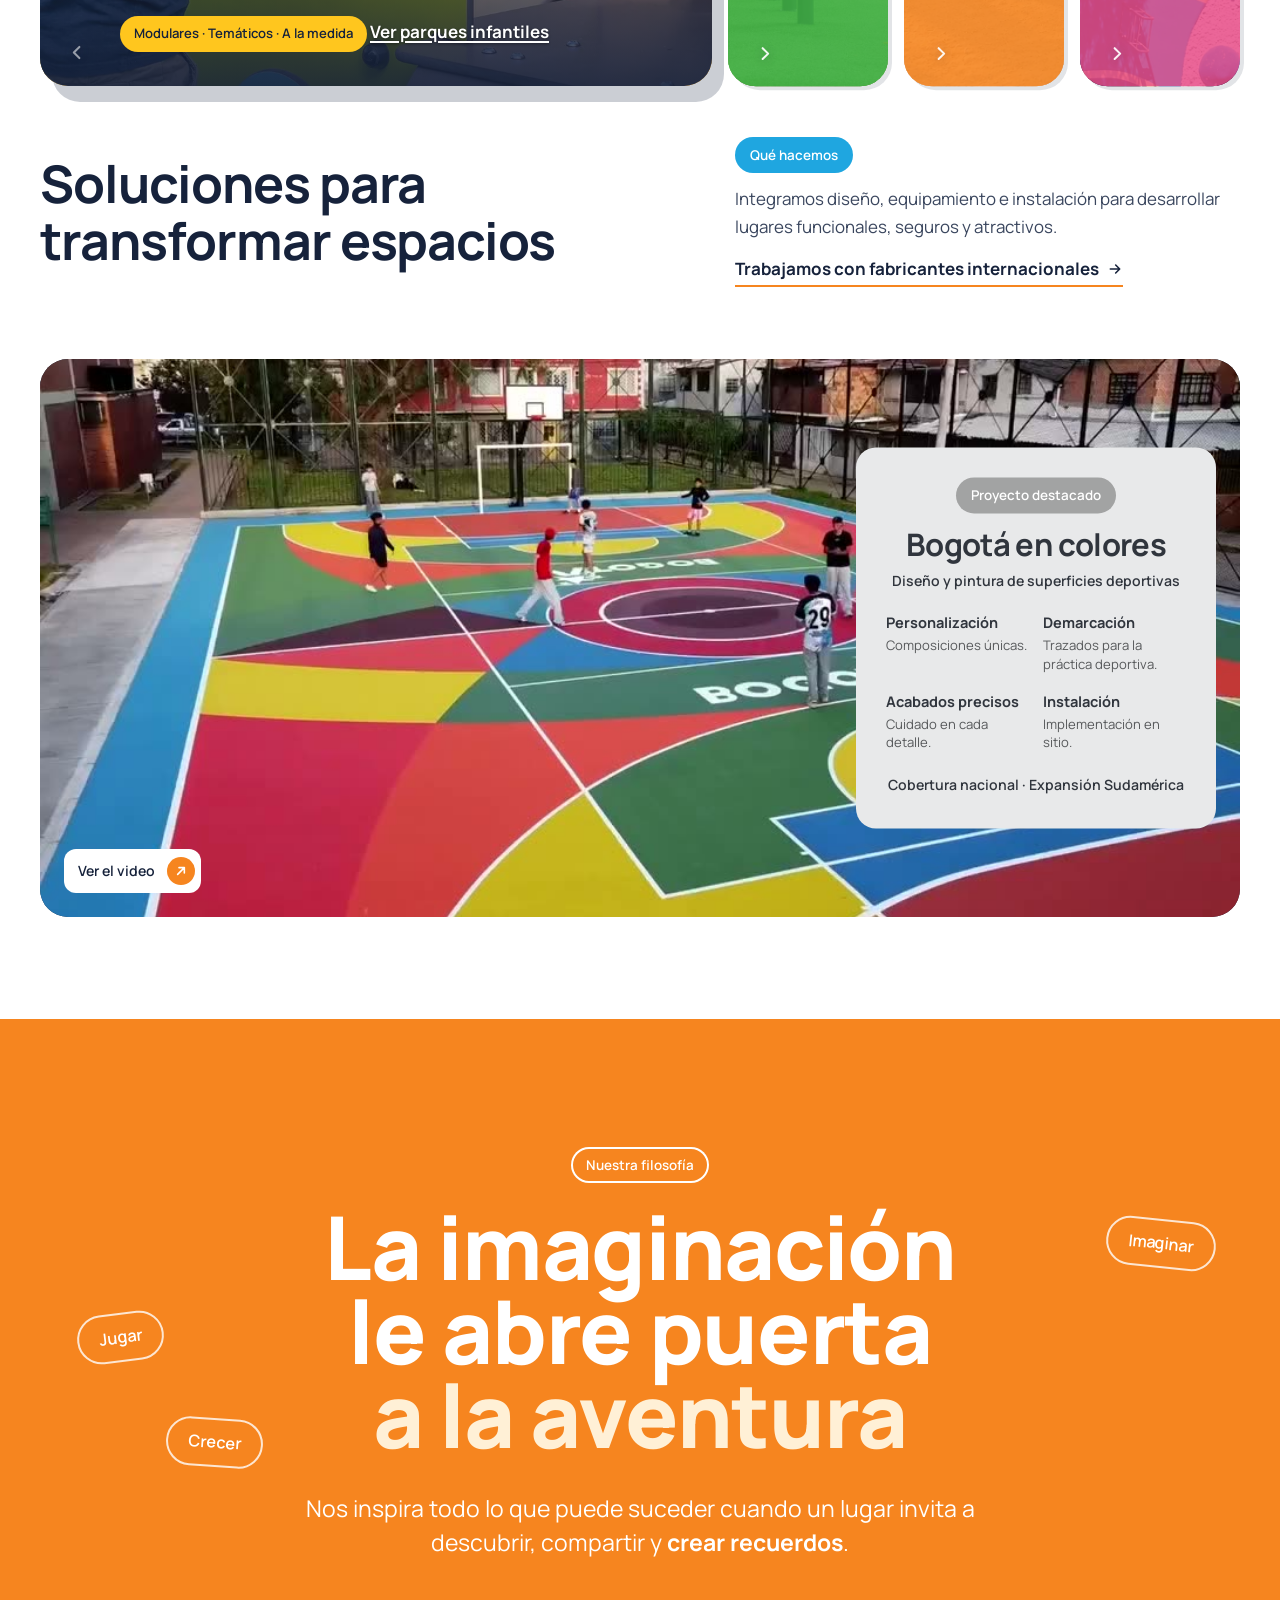
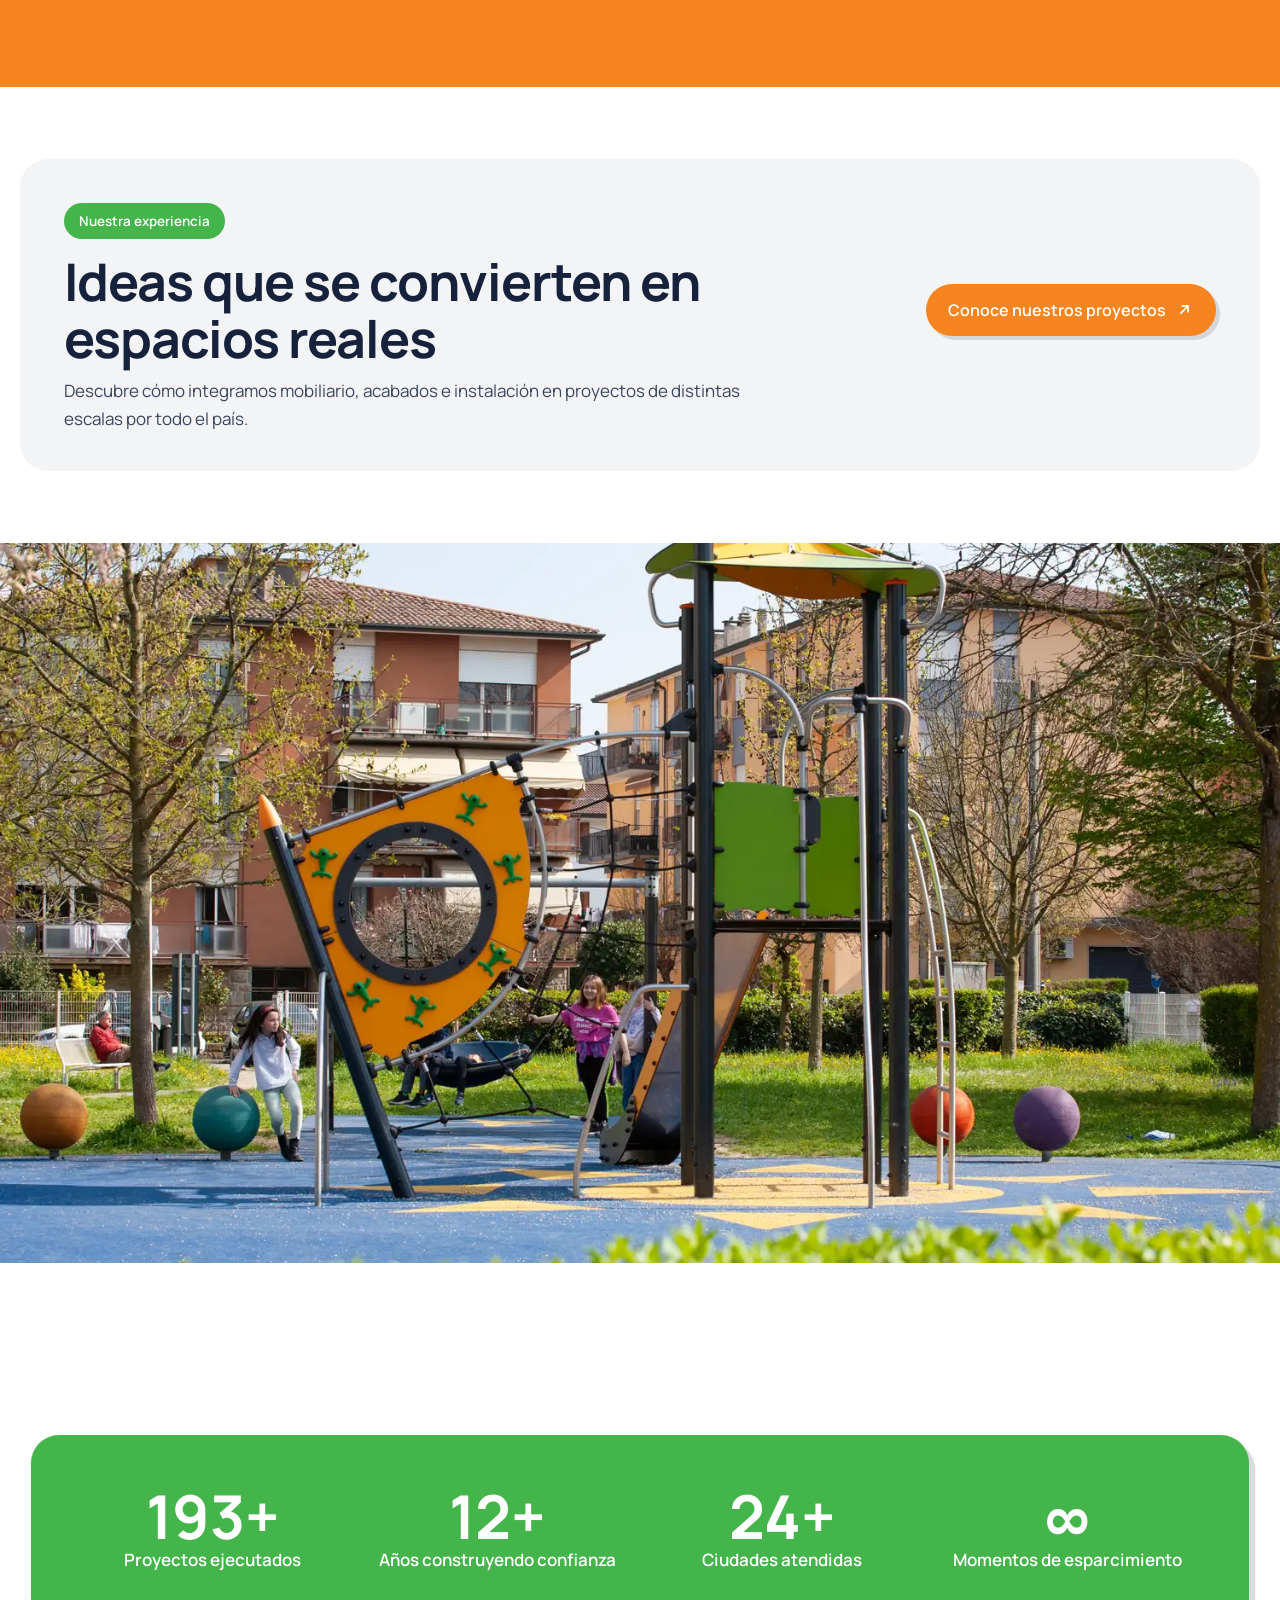
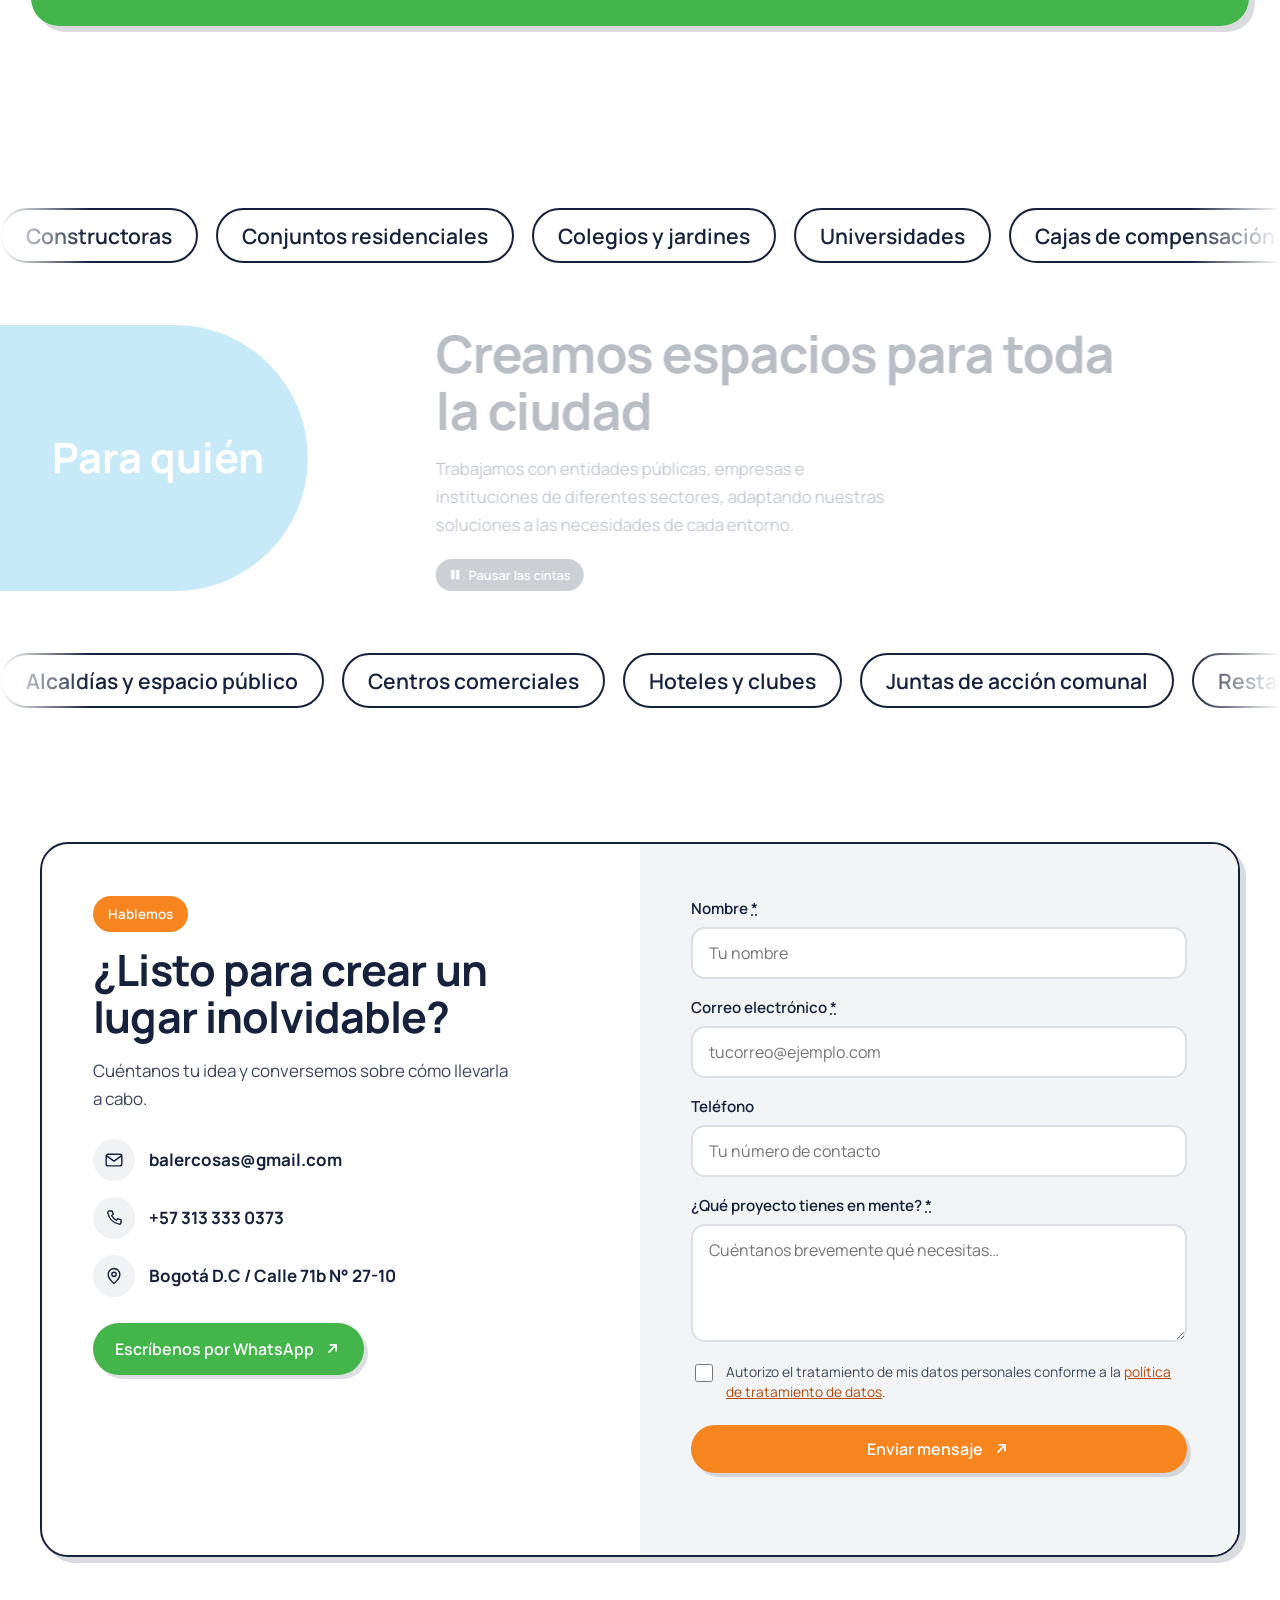
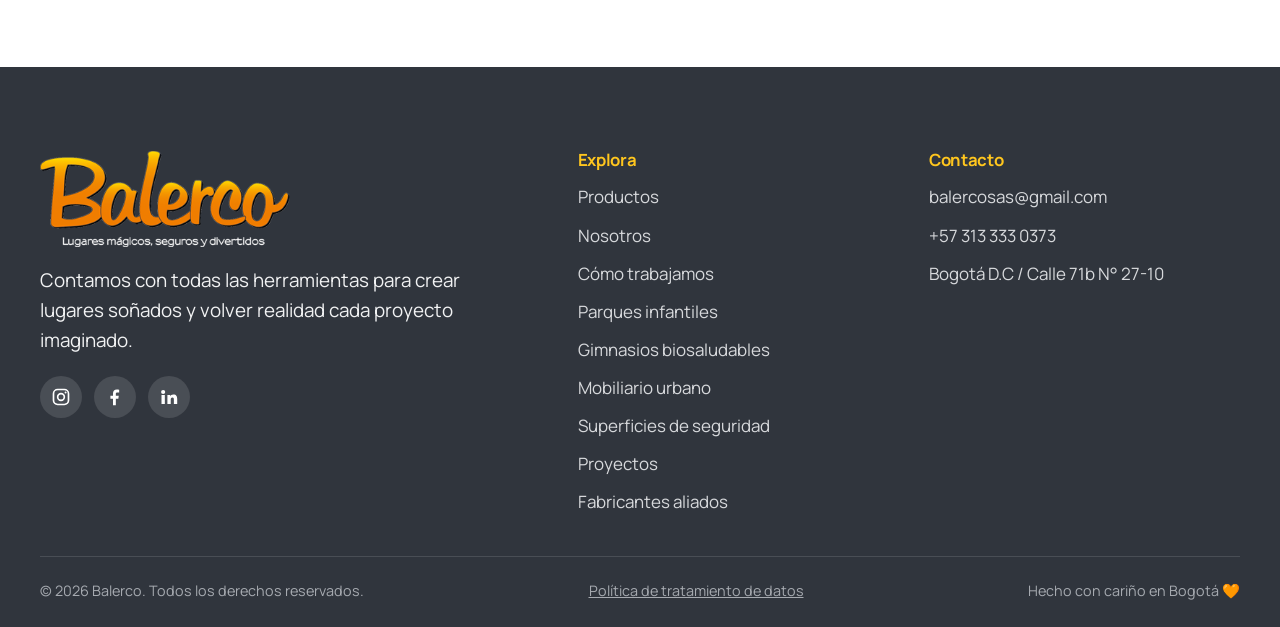
==== commit e29a736c: "Dejar el formulario listo para Formspree Falta solo pegar el identificador. Lo demas ya esta:  - Env" ====
--- a/index.html
+++ b/index.html
@@ -42,7 +42,7 @@
   <link href="https://fonts.googleapis.com/css2?family=Manrope:wght@400;500;600;700;800&display=swap" rel="stylesheet" />
 
   <link rel="stylesheet" href="assets/css/lenis.min.css" />
-  <link rel="stylesheet" href="assets/css/styles.css?v=169" />
+  <link rel="stylesheet" href="assets/css/styles.css?v=170" />
 
   <!-- ============================================================
        SEO — DATOS ESTRUCTURADOS (JSON-LD)
@@ -469,6 +469,19 @@
              2) Reemplaza TU_ID_FORMSPREE por el ID de tu formulario.
              Mientras tanto, el botón abre el correo con los datos. -->
         <form class="form" action="https://formspree.io/f/TU_ID_FORMSPREE" method="POST">
+              <!-- Asunto con el que llega el correo a la bandeja. Sin esto
+                   todos los mensajes entran como "New submission". -->
+              <input type="hidden" name="_subject" value="Balerco — nueva solicitud desde el sitio" />
+              <!-- Trampa para robots: un campo que ningun humano ve y que
+                   los formularios automaticos rellenan igual. Formspree
+                   descarta el envio si viene con algo. -->
+              <p class="form__trampa" aria-hidden="true">
+                <label for="sitio-web">No llenar este campo</label>
+                <input type="text" id="sitio-web" name="_gotcha" tabindex="-1" autocomplete="off" />
+              </p>
+              <!-- Queda constancia de cuando se marco la casilla de datos.
+                   Lo rellena el JS al enviar. -->
+              <input type="hidden" name="fecha_autorizacion" value="" />
           <div class="form__row">
             <label for="nombre">Nombre <abbr title="obligatorio">*</abbr></label>
             <input type="text" id="nombre" name="nombre" autocomplete="name" required placeholder="Tu nombre" />
@@ -565,6 +578,6 @@
   </div>
 
   <script src="assets/js/lenis.min.js" defer></script>
-  <script src="assets/js/main.js?v=47" defer></script>
+  <script src="assets/js/main.js?v=49" defer></script>
 </body>
 </html>
--- a/assets/css/styles.css
+++ b/assets/css/styles.css
@@ -25,6 +25,7 @@
 
   --orange-2:   #FBB03B;   /* solo decorativo (formas de la misión) */
   --orange-ink: #8A3408;   /* texto secundario sobre fondos claros cálidos */
+  --berry-ink:  #B01E55;   /* cereza legible sobre fondo claro: el --berry no llega a 4.5:1 */
 
   /* tarjetas de "por qué Balerco": un tono, pendiente del manual de marca */
   --valor-fondo: #F7F8FA;
@@ -1325,8 +1326,24 @@
 .form__row input:focus:not(:focus-visible),
 .form__row textarea:focus:not(:focus-visible) { outline: none; }
 .form__note { min-height: 1em; font-size: .92rem; font-weight: 600; }
-.form__note.is-ok { color: var(--grass); }
-.form__note.is-err { color: var(--berry); }
+/* Los tonos vivos de la marca no dan el contraste minimo sobre el panel del
+   formulario: --grass queda en 2.4:1 y --berry en 3.2:1, medidos. Para texto
+   se usan las versiones oscuras. */
+.form__note.is-ok   { color: var(--grass-deep); }
+.form__note.is-err  { color: var(--berry-ink); }
+.form__note.is-wait { color: var(--ink-soft); }
+
+/* El campo trampa existe para los robots, asi que no puede verse ni recibir
+   el foco, pero tampoco puede llevar display:none: algunos formularios
+   automaticos saltan justamente lo que esta oculto asi. */
+.form__trampa {
+  position: absolute;
+  width: 1px; height: 1px;
+  margin: -1px; padding: 0; border: 0;
+  overflow: hidden;
+  clip-path: inset(50%);
+  white-space: nowrap;
+}
 
 /* ---------- FOOTER ---------- */
 .footer { background: var(--slate); color: var(--cream); padding: clamp(48px,7vw,84px) var(--gap) 24px; }
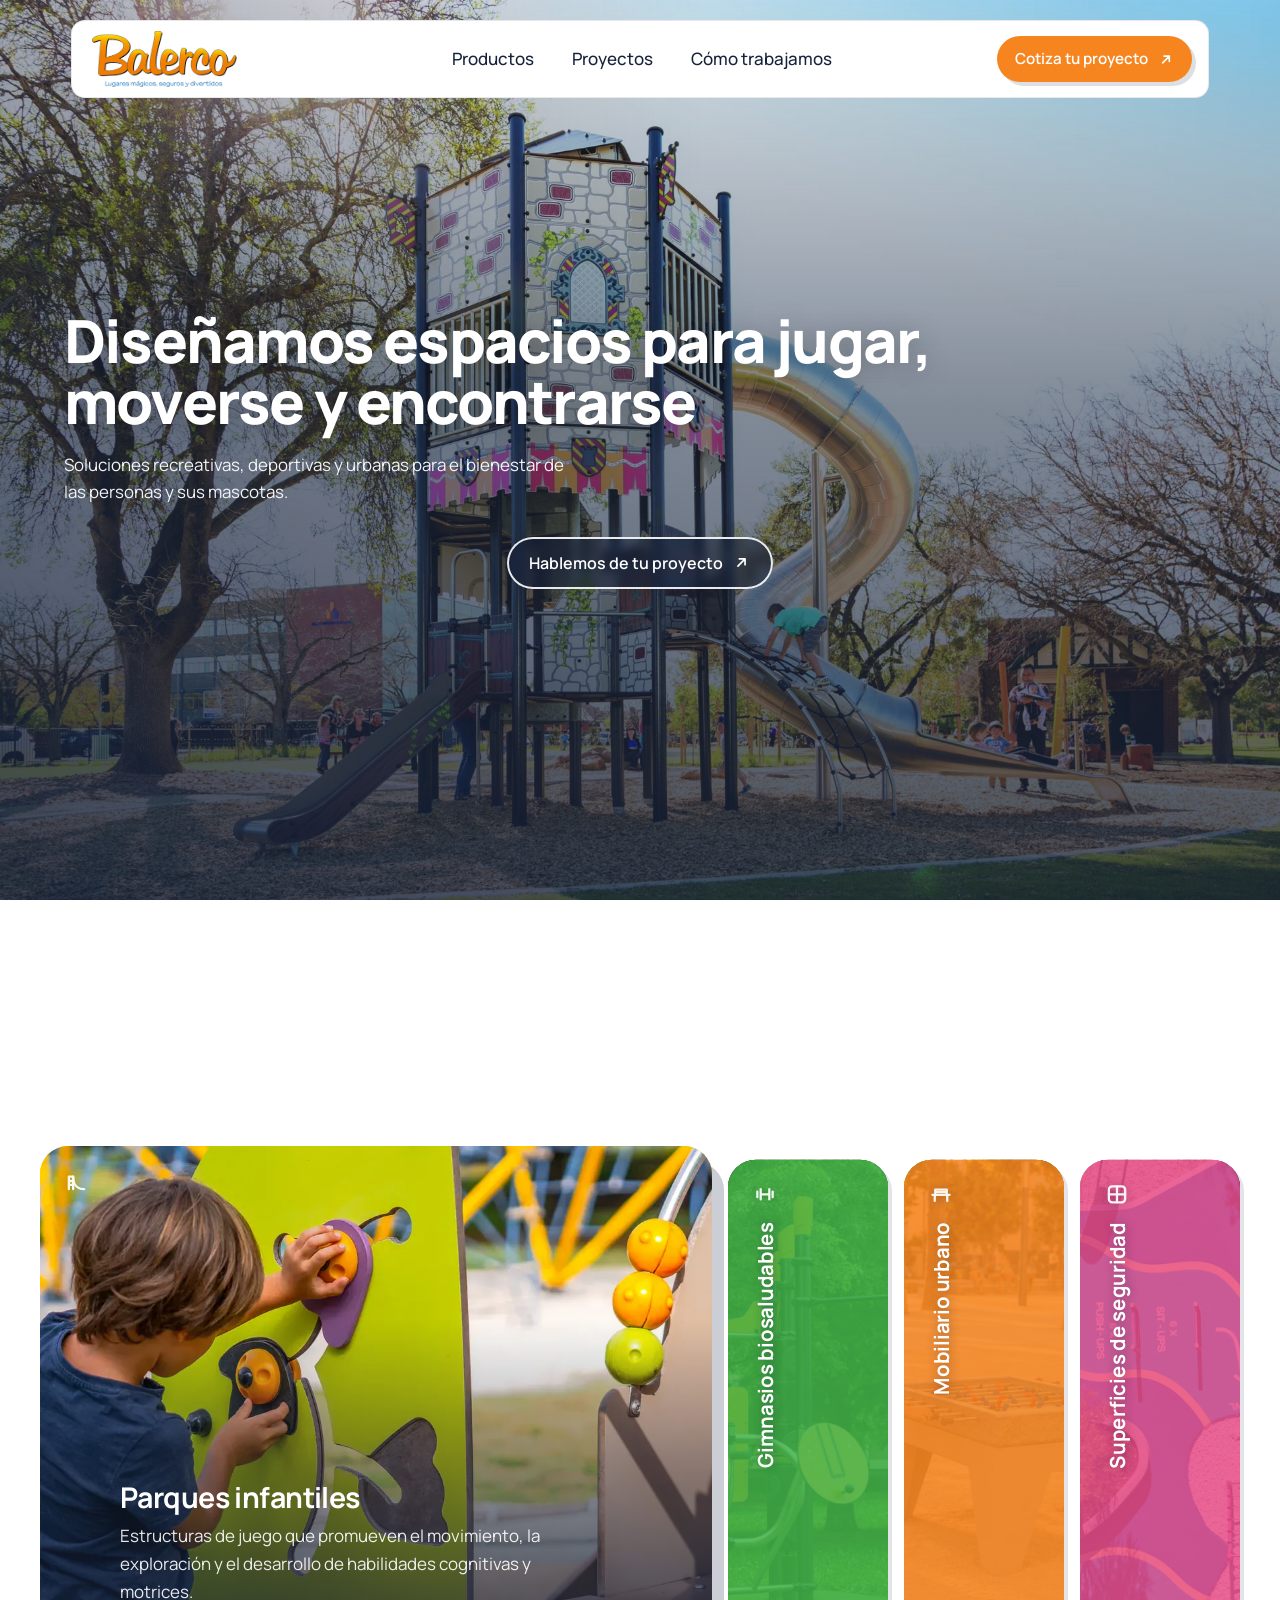
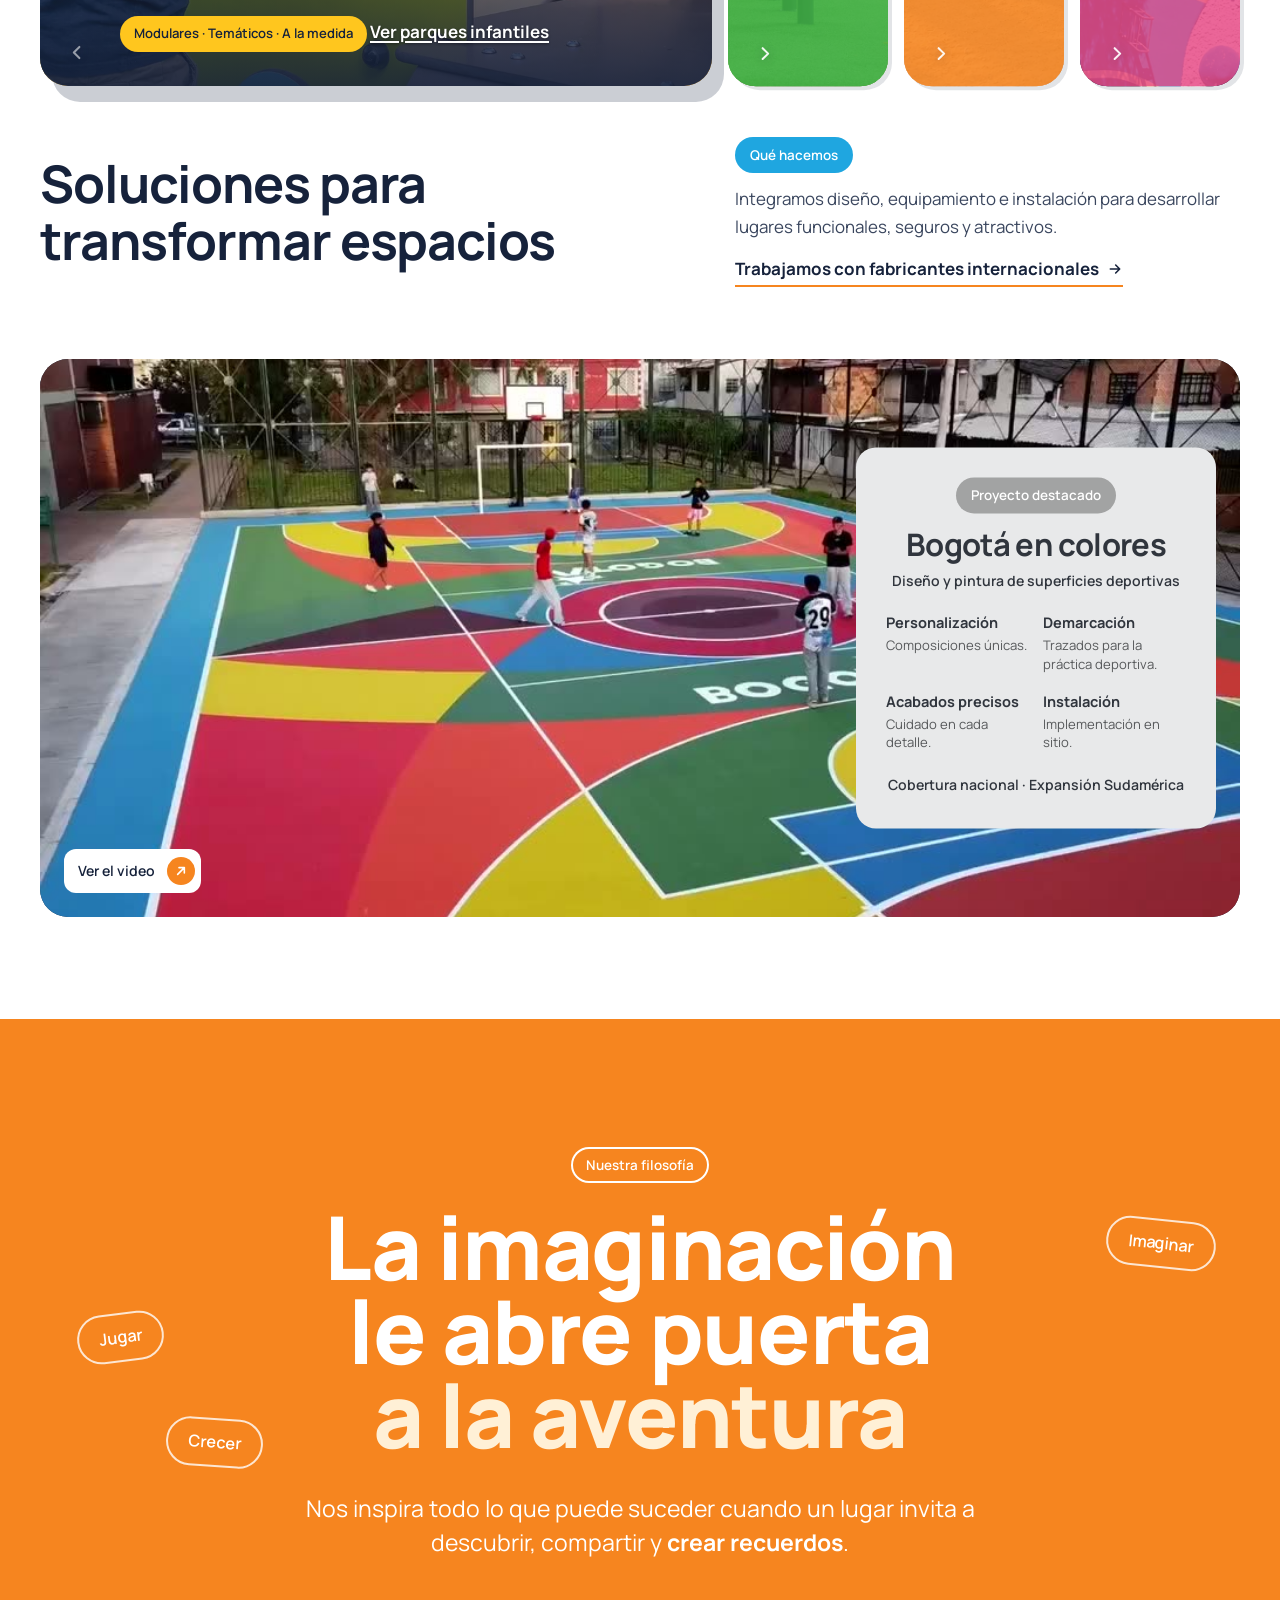
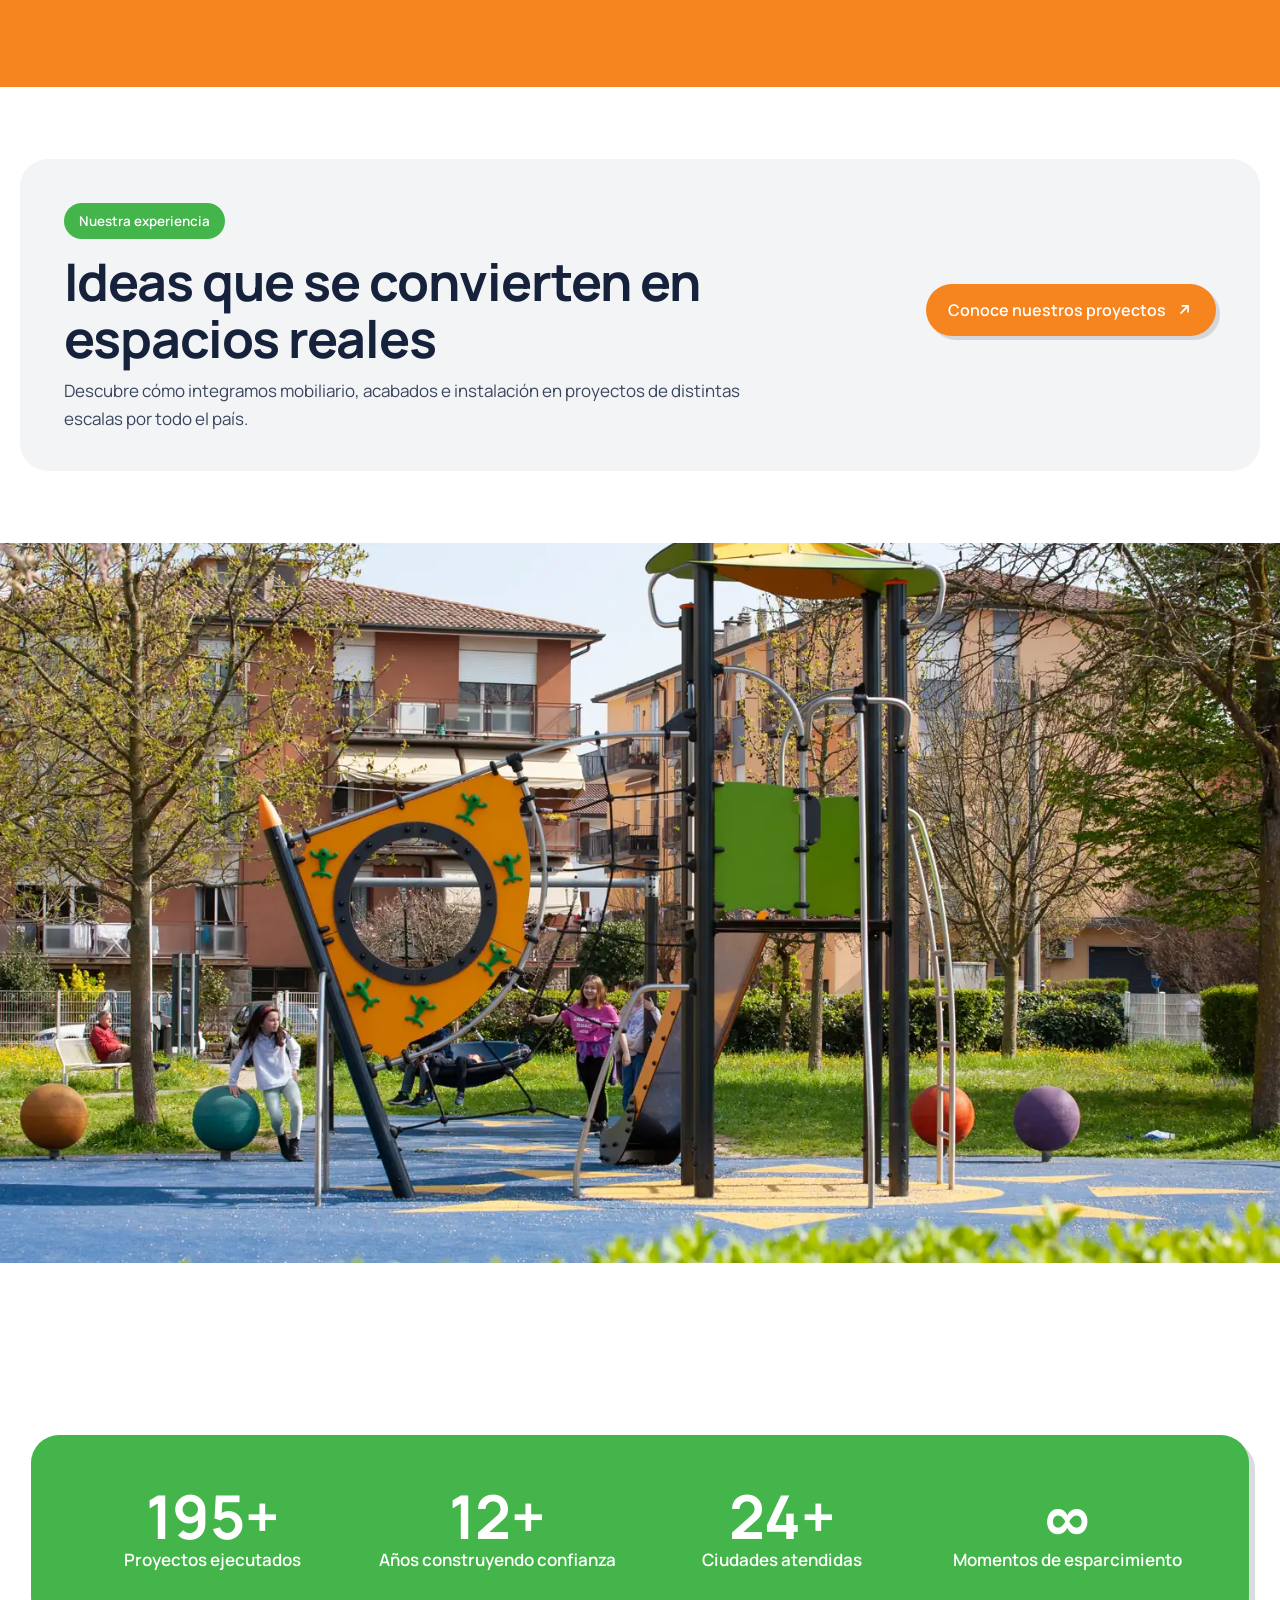
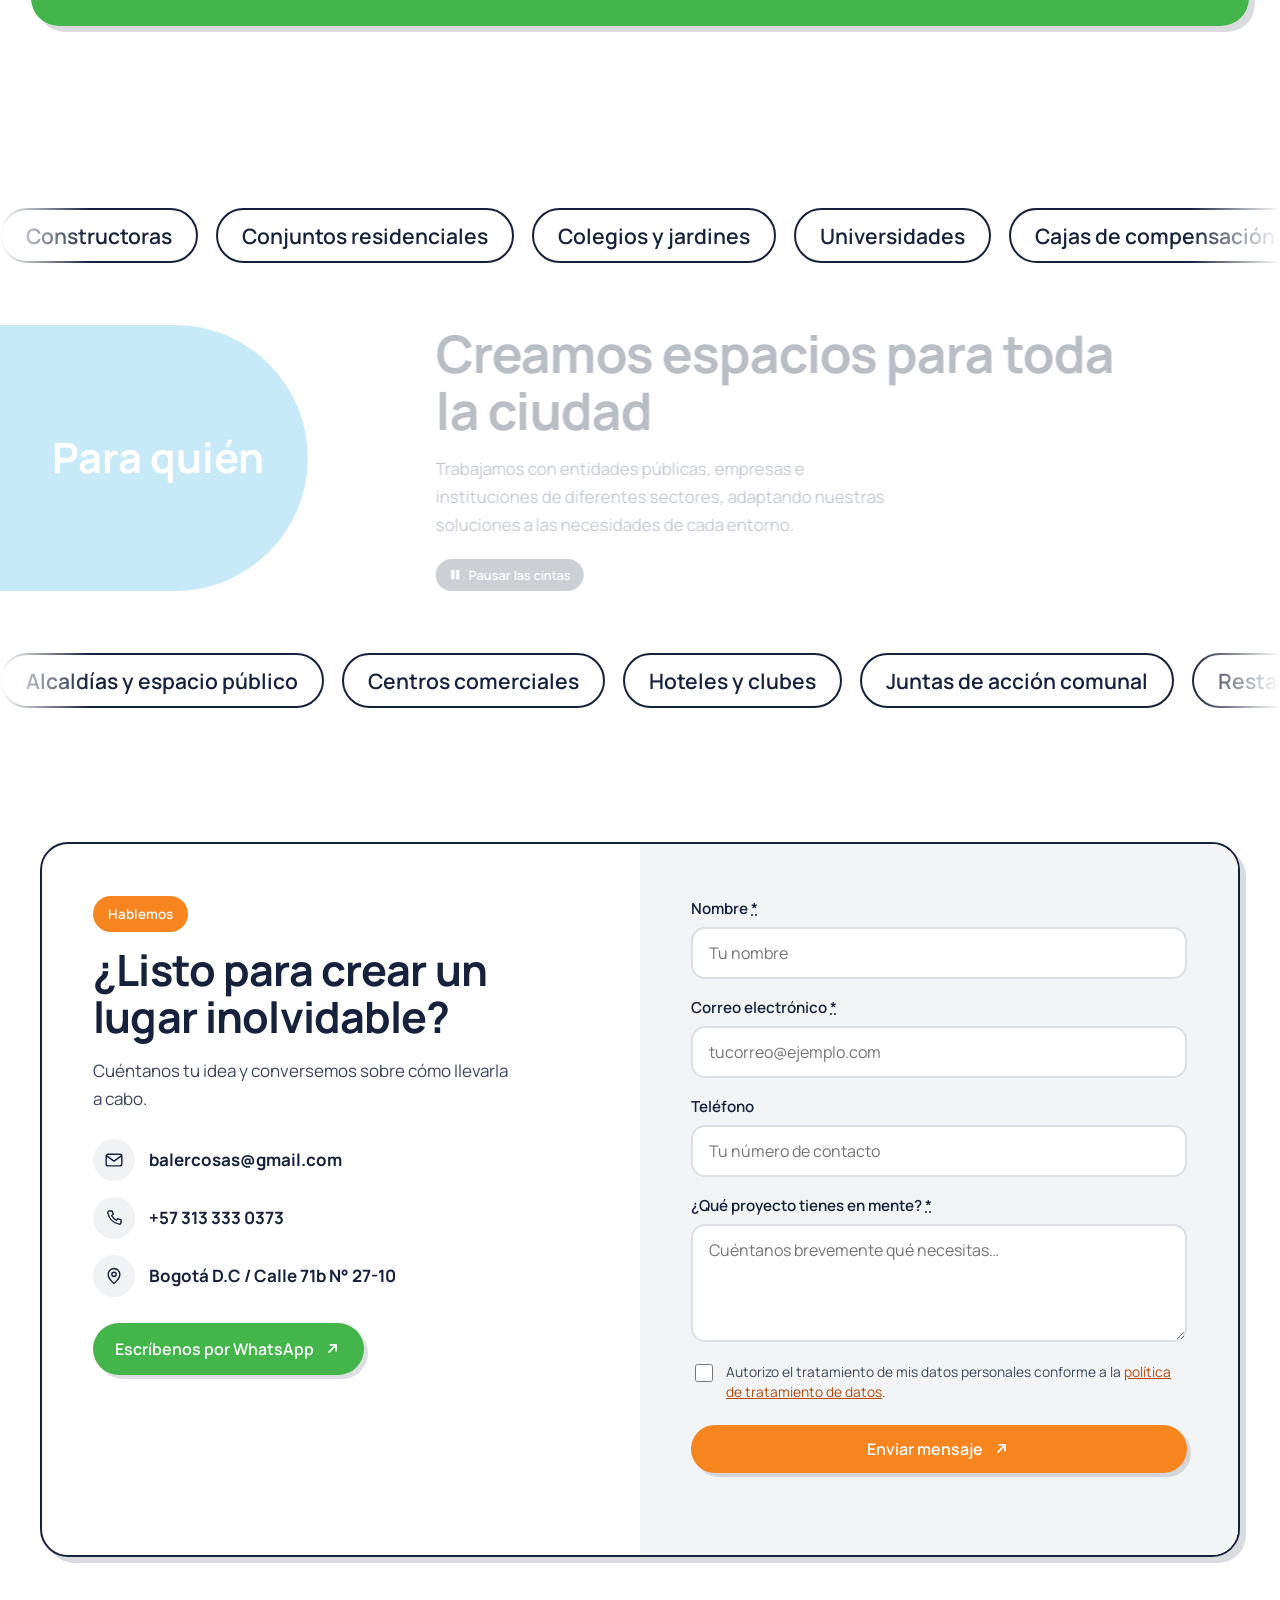
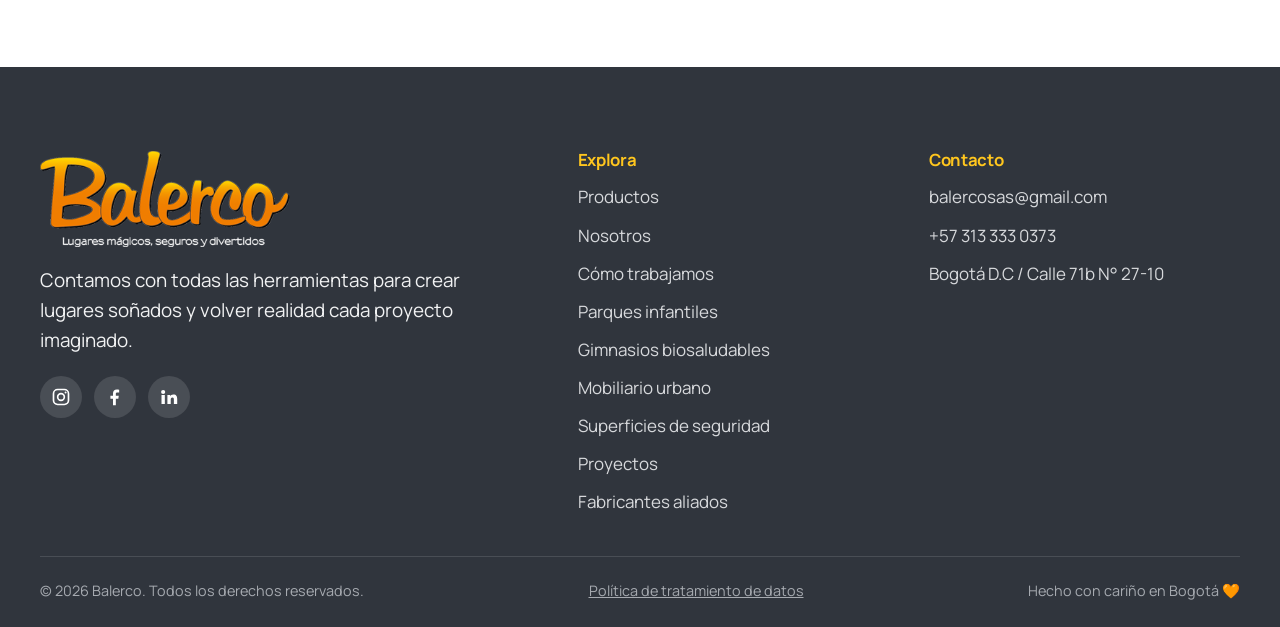
==== commit 66ce7cae: "La franja vuelve a dos columnas, con el texto al lado de la foto Foto a la izquierda, texto a la der" ====
--- a/index.html
+++ b/index.html
@@ -42,7 +42,7 @@
   <link href="https://fonts.googleapis.com/css2?family=Manrope:wght@400;500;600;700;800&display=swap" rel="stylesheet" />
 
   <link rel="stylesheet" href="assets/css/lenis.min.css" />
-  <link rel="stylesheet" href="assets/css/styles.css?v=170" />
+  <link rel="stylesheet" href="assets/css/styles.css?v=171" />
 
   <!-- ============================================================
        SEO — DATOS ESTRUCTURADOS (JSON-LD)
--- a/assets/css/styles.css
+++ b/assets/css/styles.css
@@ -2157,21 +2157,6 @@
 .tipo--texto .tipo__body { padding: clamp(24px, 2.6vw, 32px); }
 .tipo--texto .tipo__body h3 { font-size: clamp(19px, 1.5vw, 23px); }
 
-/* La franja de cita sin foto ocupa el ancho entero y centra el bloque. */
-.obra--texto .obra__inner { grid-template-columns: minmax(0, 1fr); justify-items: center; }
-.obra--texto .obra__texto { max-width: 68ch; text-align: center; }
-/* Centrar el texto no centra la caja. El titular lleva max-width 16ch en todo
-   el sitio, asi que su caja se quedaba a la izquierda del bloque de 68ch y el
-   titular salia desplazado respecto a la cita y al parrafo. */
-.obra--texto .obra__texto > * { margin-inline: auto; }
-.obra--texto .section-title { max-width: 22ch; }
-.obra--texto .obra__cita {
-  border-left: none;
-  border-top: 4px solid var(--berry);
-  padding: 18px 0 0;
-  margin-top: 20px;
-}
-.obra--texto .obra__cuerpo { max-width: none; }
 /* En las tarjetas de solo texto el contenido va centrado en vertical. Con
    fotos el alto lo marca la imagen y el texto siempre arranca a la misma
    altura; sin fotos lo marca el texto, y basta un renglón de diferencia
@@ -2179,13 +2164,6 @@
    centrar, esa diferencia se reparte arriba y abajo en vez de acumularse
    abajo, que es donde se nota. */
 .tipo--texto { justify-content: center; }
-/* La franja centrada admite una foto arriba. El ancho es menor que el del
-   texto a propósito: una imagen a sangre dentro de un bloque centrado rompe
-   la columna y hace que el titular parezca descolgado otra vez. */
-.obra--texto .obra__foto { max-width: 760px; width: 100%; margin: 0 auto 26px; }
-/* El pie de foto acompaña a la imagen, así que también va centrado cuando
-   la franja lo está. */
-.obra--texto .obra__foto figcaption { text-align: center; }
 
 /* Las etiquetas del acordeón se parten en dos renglones en el teléfono y
    dejaban una palabra sola abajo. Dos medidas, y hacen falta las dos:
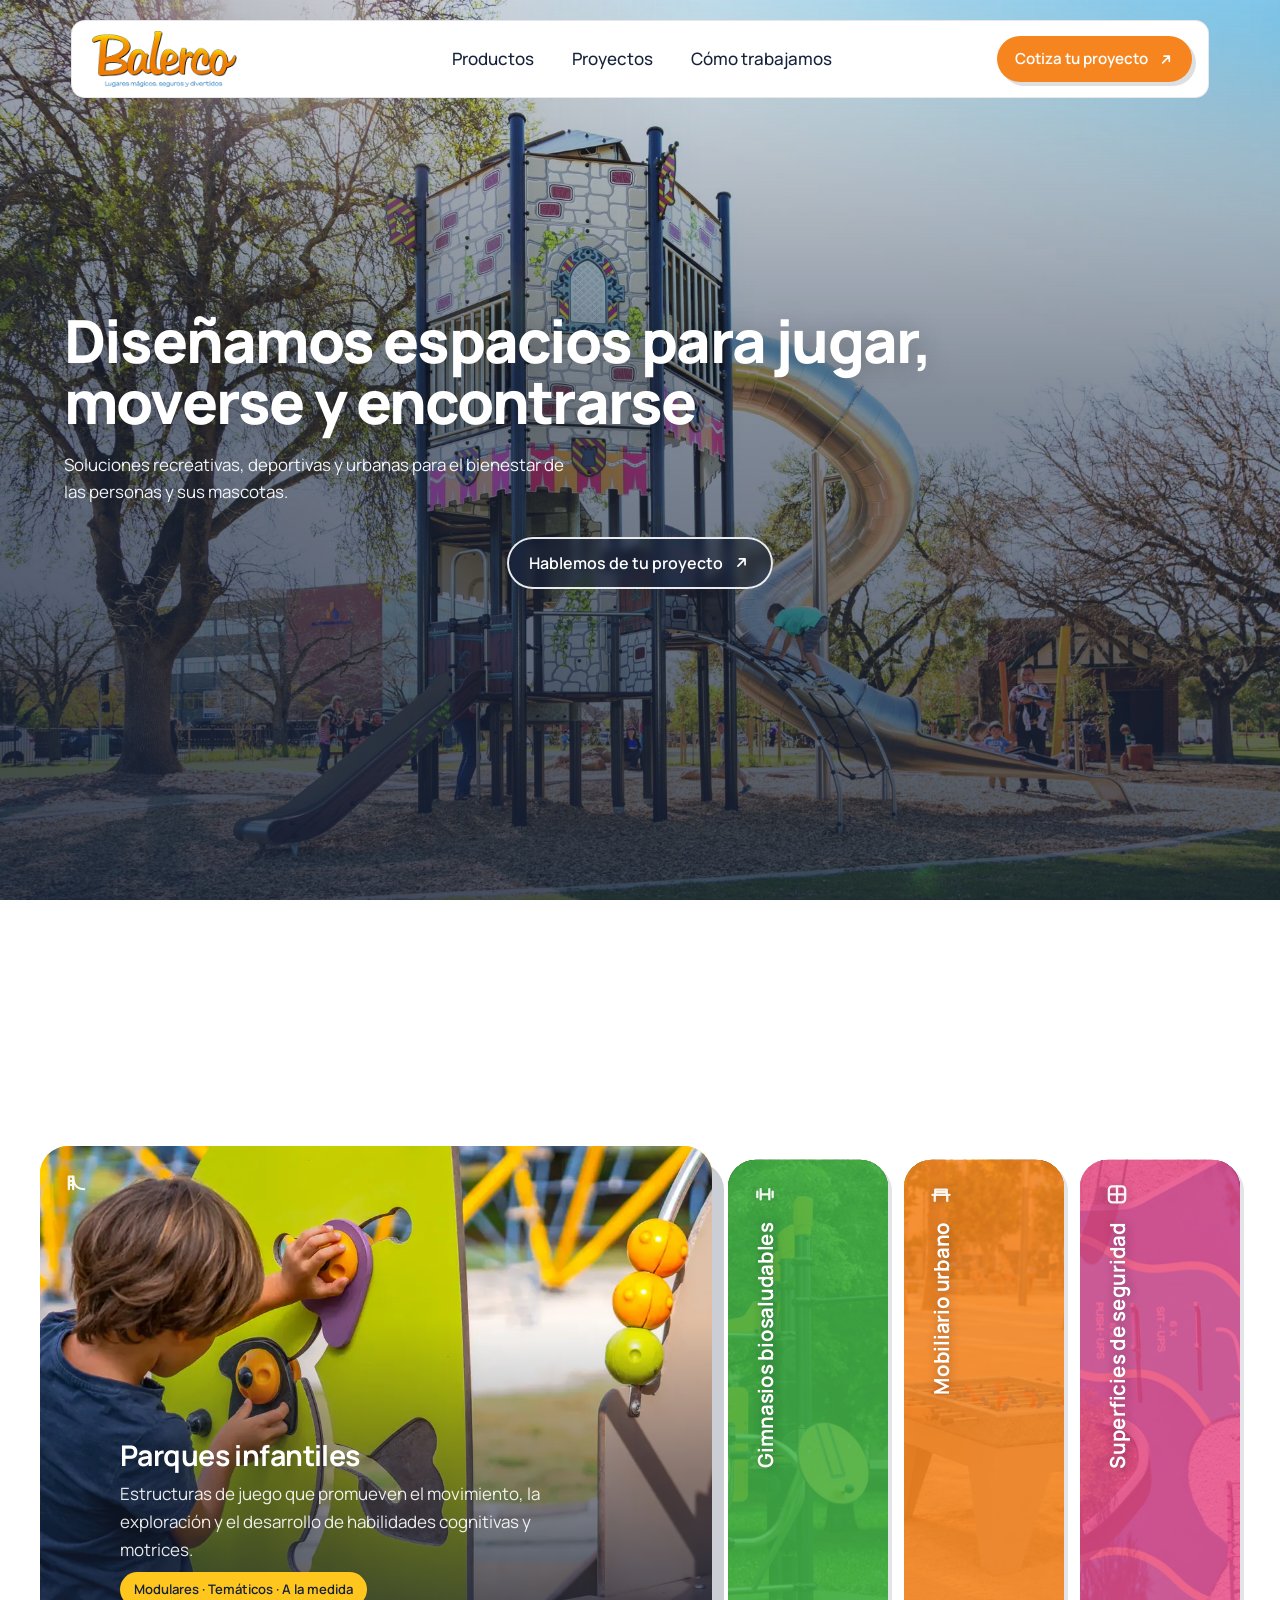
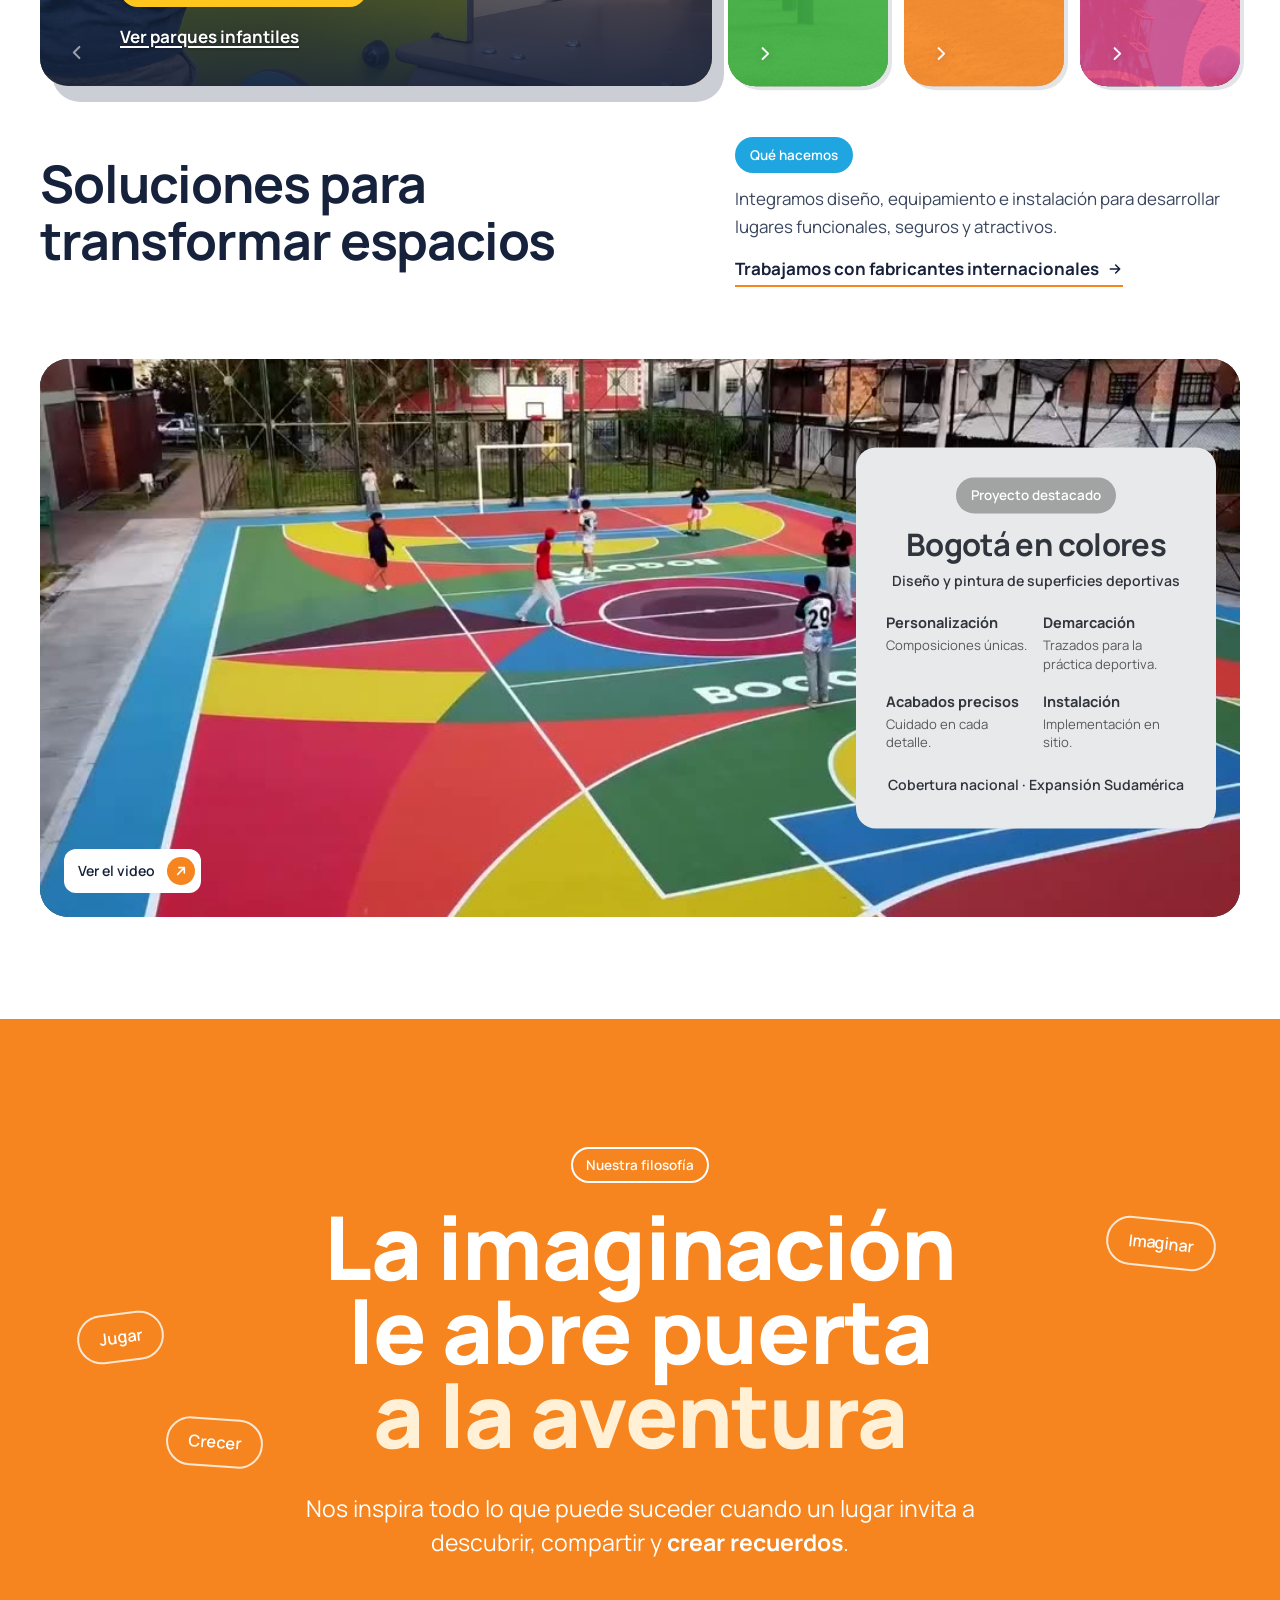
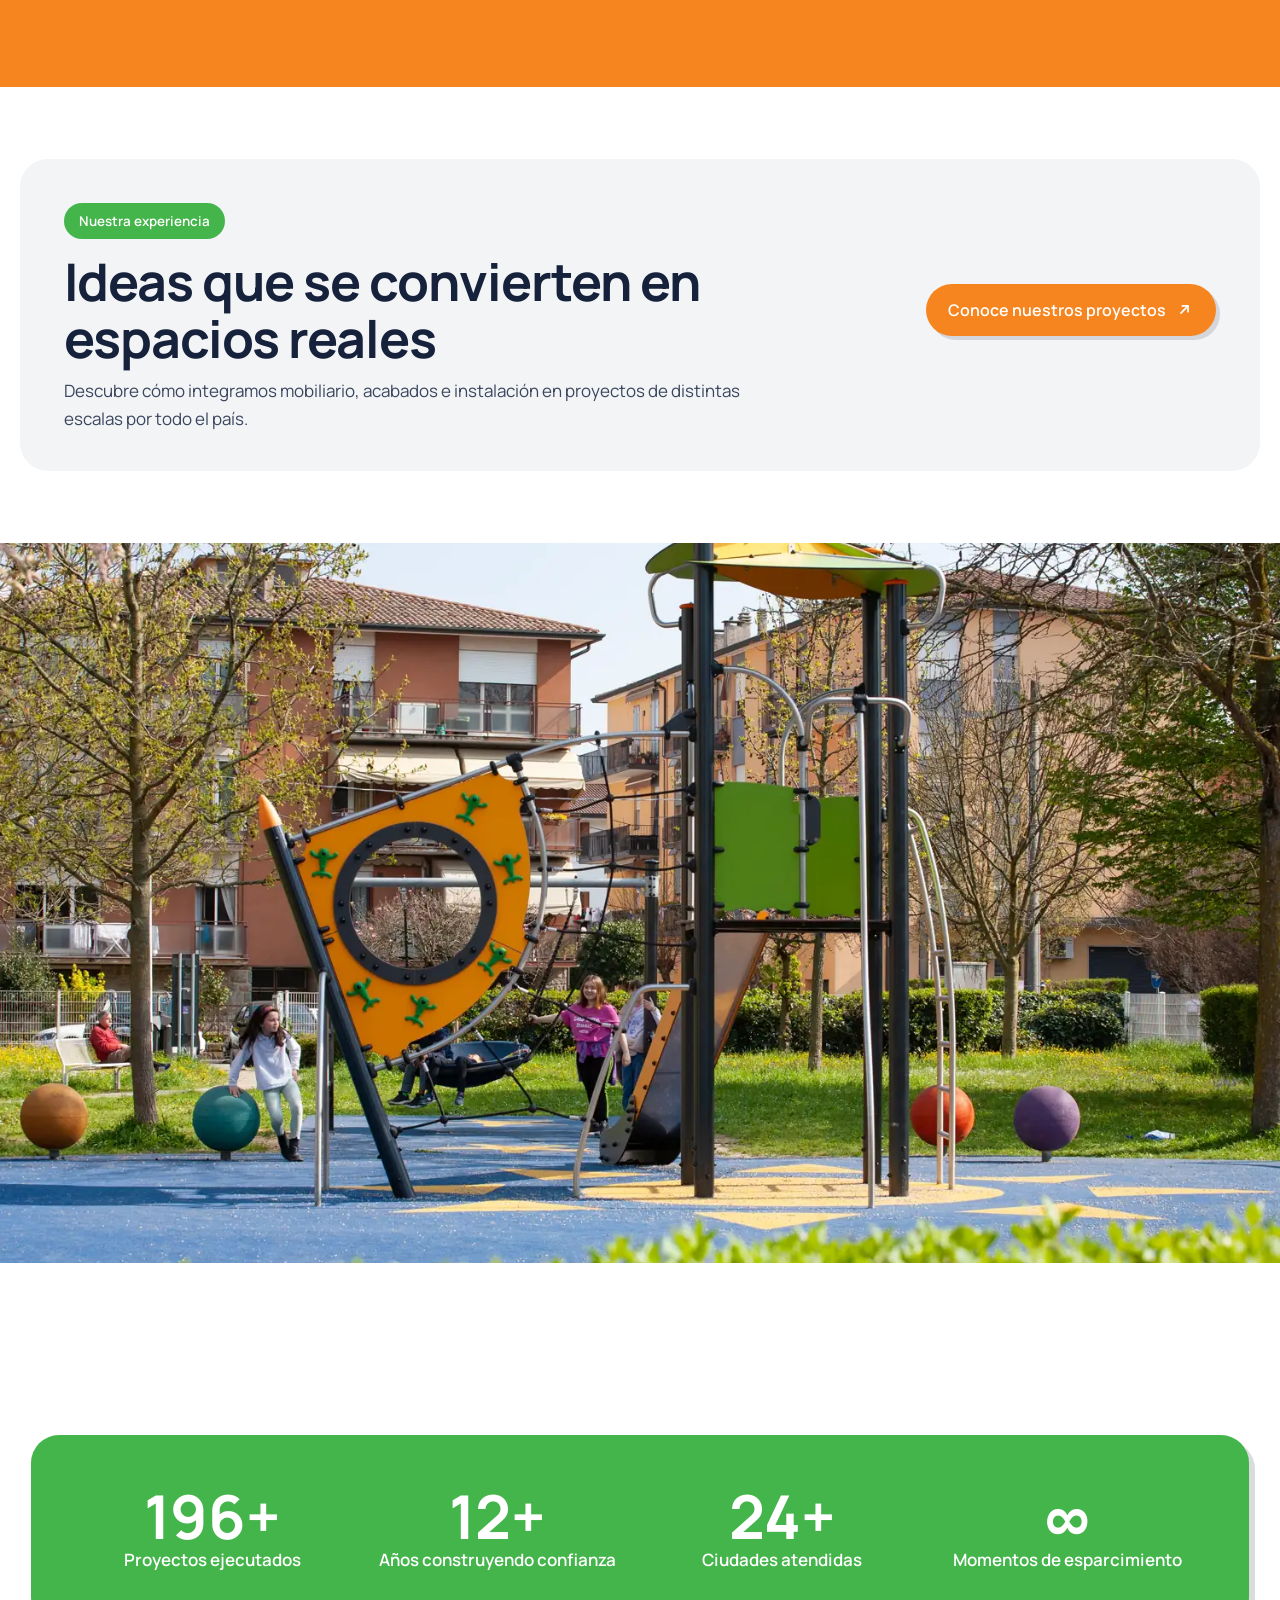
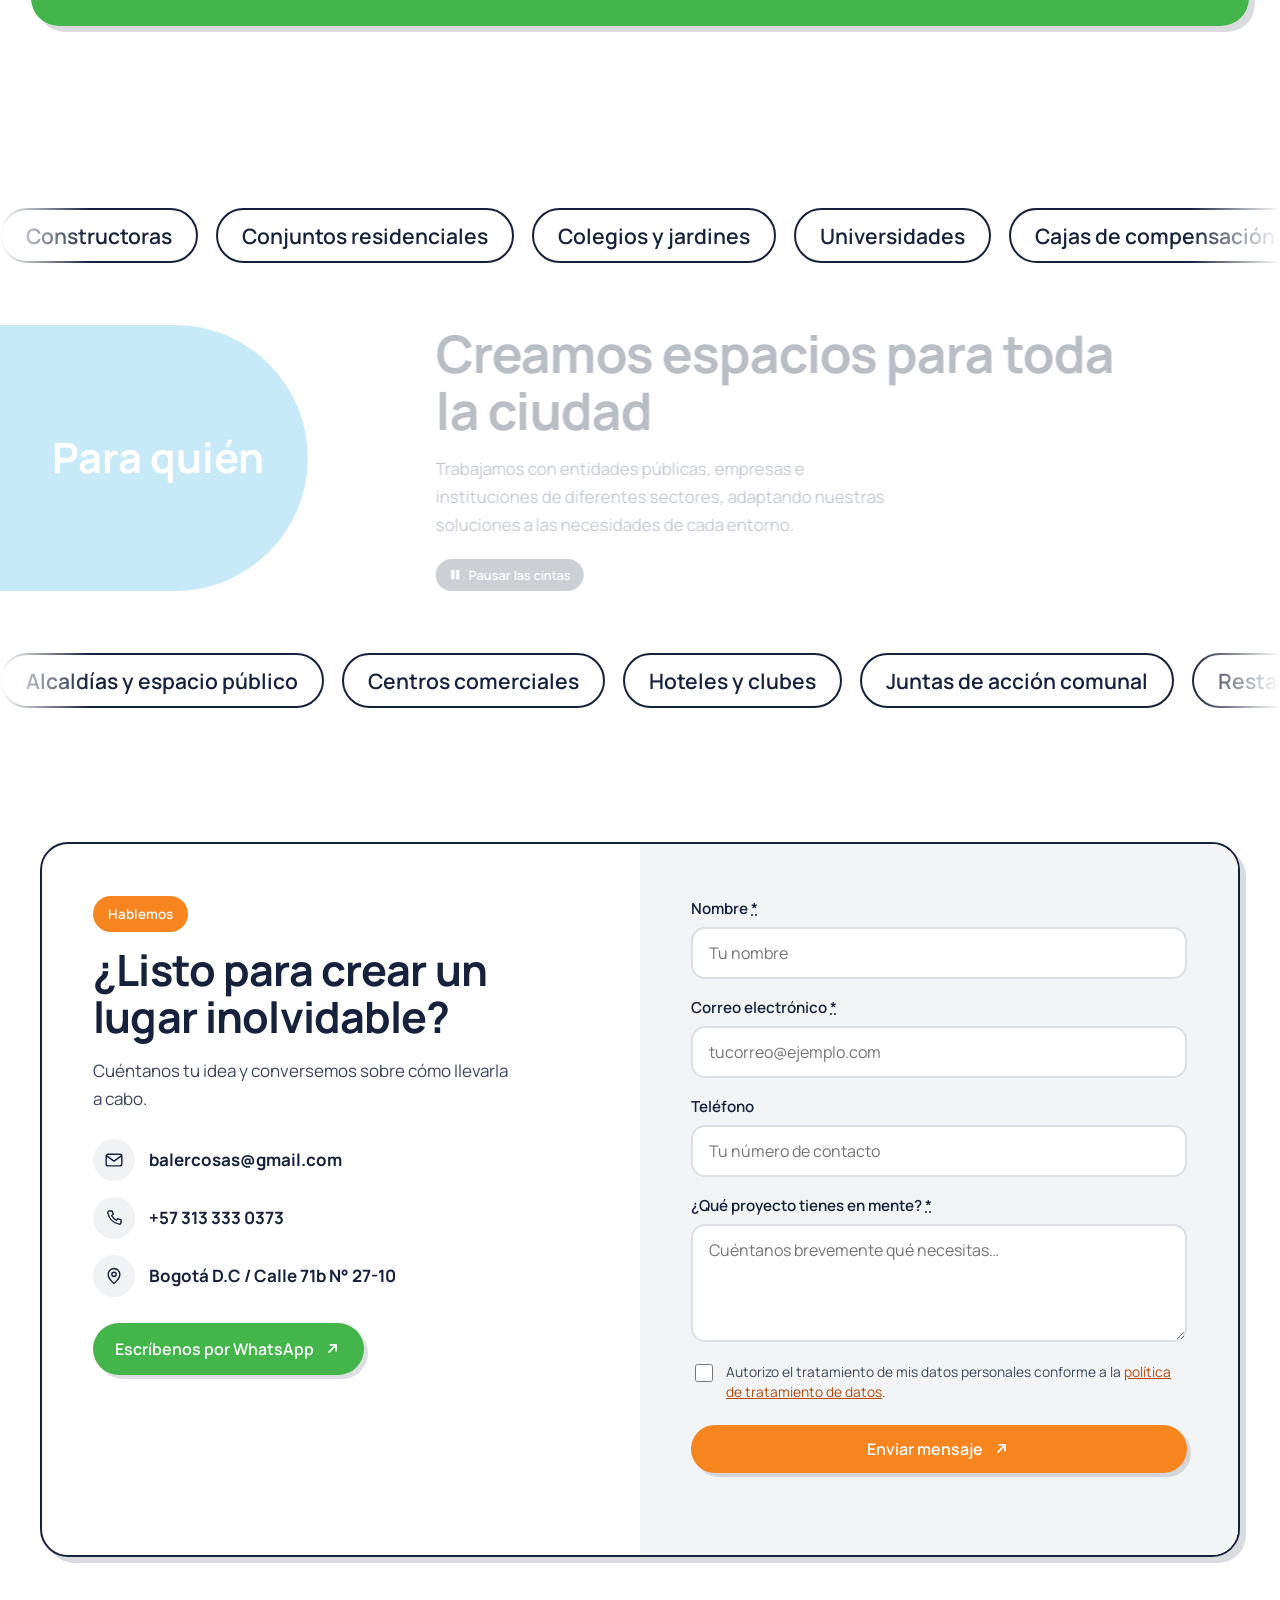
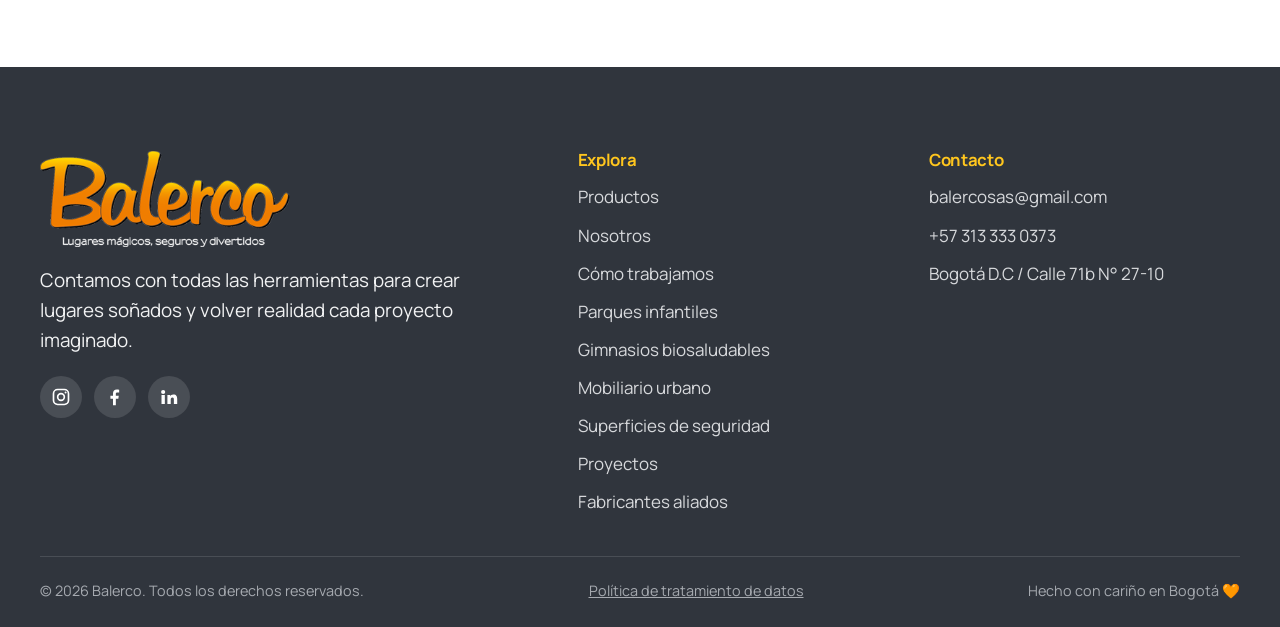
==== commit 91bb137e: "El enlace del acordeón se separa de la etiqueta Chip y enlace eran los dos inline-block, así que caí" ====
--- a/index.html
+++ b/index.html
@@ -42,7 +42,7 @@
   <link href="https://fonts.googleapis.com/css2?family=Manrope:wght@400;500;600;700;800&display=swap" rel="stylesheet" />
 
   <link rel="stylesheet" href="assets/css/lenis.min.css" />
-  <link rel="stylesheet" href="assets/css/styles.css?v=171" />
+  <link rel="stylesheet" href="assets/css/styles.css?v=172" />
 
   <!-- ============================================================
        SEO — DATOS ESTRUCTURADOS (JSON-LD)
--- a/assets/css/styles.css
+++ b/assets/css/styles.css
@@ -2100,8 +2100,13 @@
    principal hacia las páginas de producto, así que tiene que verse como
    enlace y no como texto más. */
 .panel__link {
-  display: inline-block;
-  margin-top: 12px;
+  /* Bloque y no inline-block: pegado a la etiqueta amarilla parecía parte de
+     ella, y el margen superior no separaba nada porque ambos caían en el mismo
+     renglón. En su propia línea el enlace se lee como la acción del panel, y
+     el ancho ajustado deja el subrayado del largo del texto y no de la caja. */
+  display: block;
+  width: fit-content;
+  margin-top: 16px;
   font-weight: 700;
   /* Blanco, no tinta: este enlace cae sobre la foto del panel y en navy se
      perdia contra el fondo. La sombra lo sostiene cuando la foto es clara. */
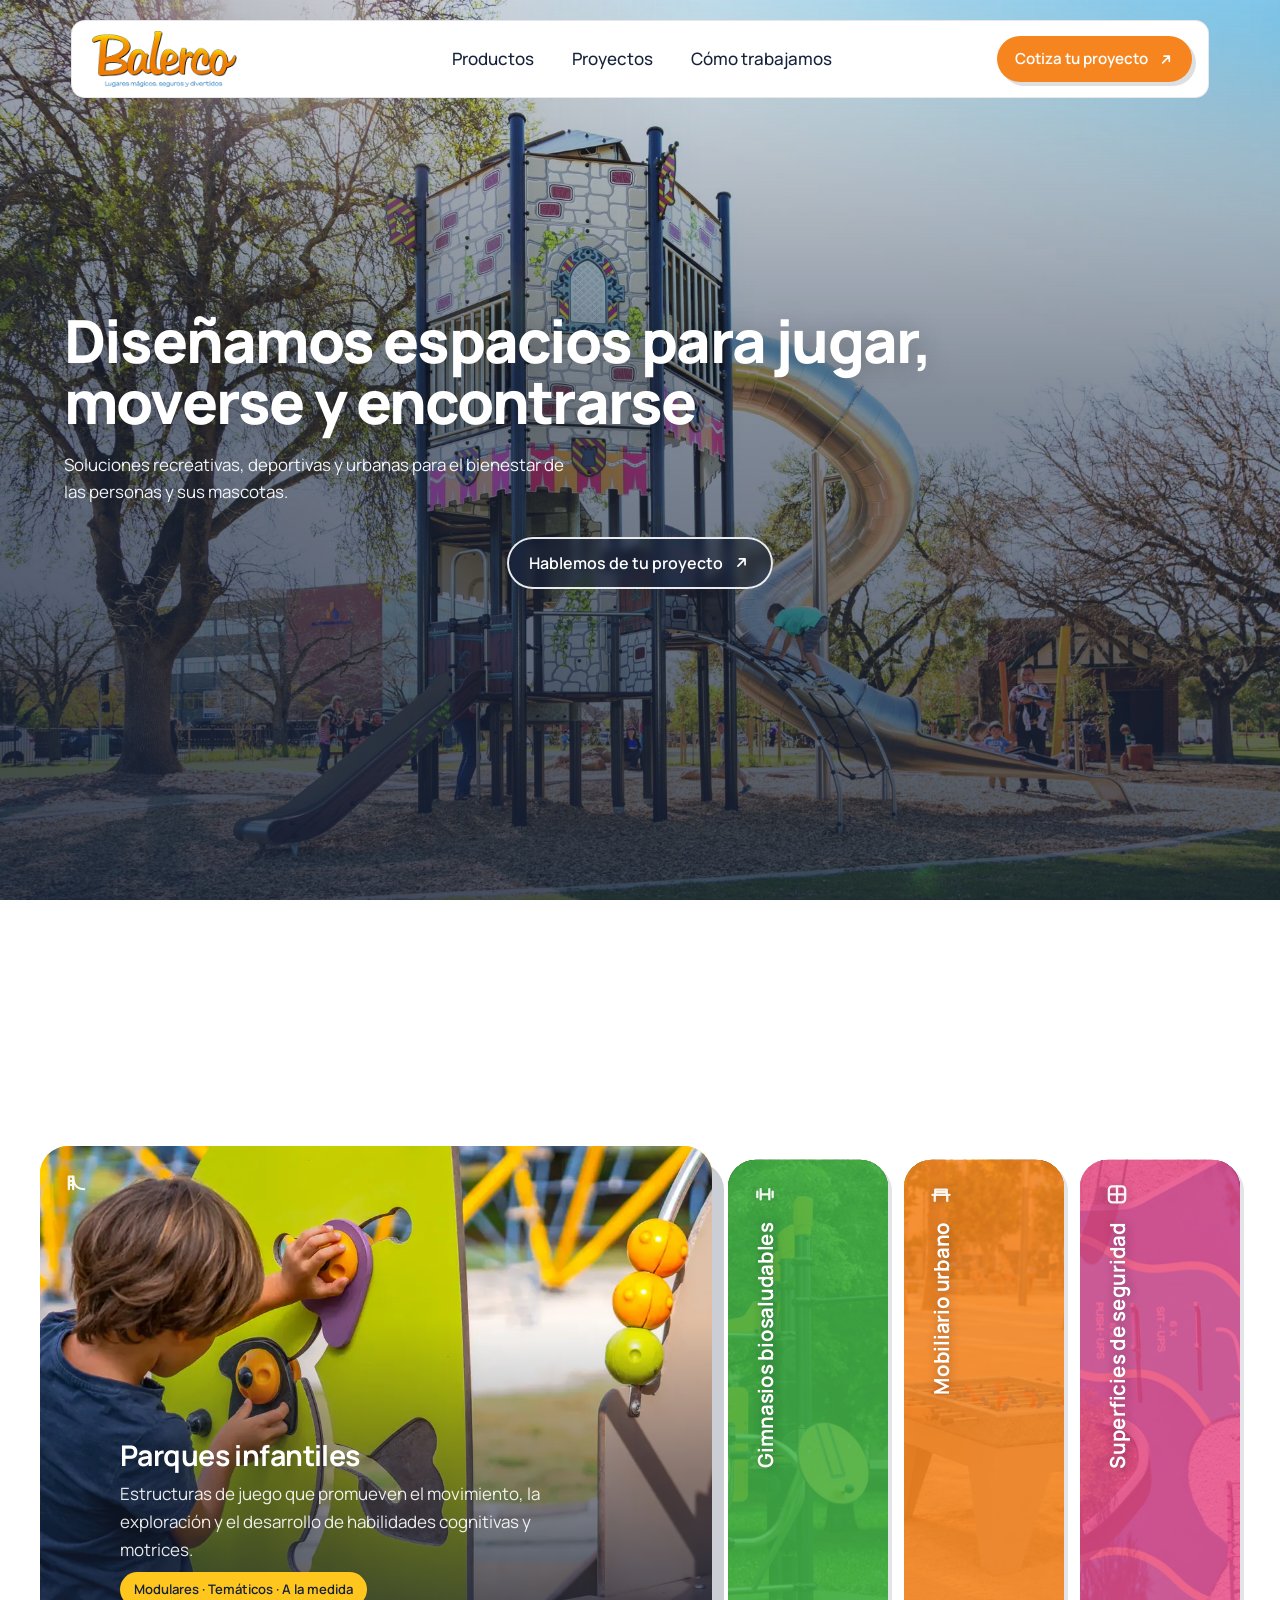
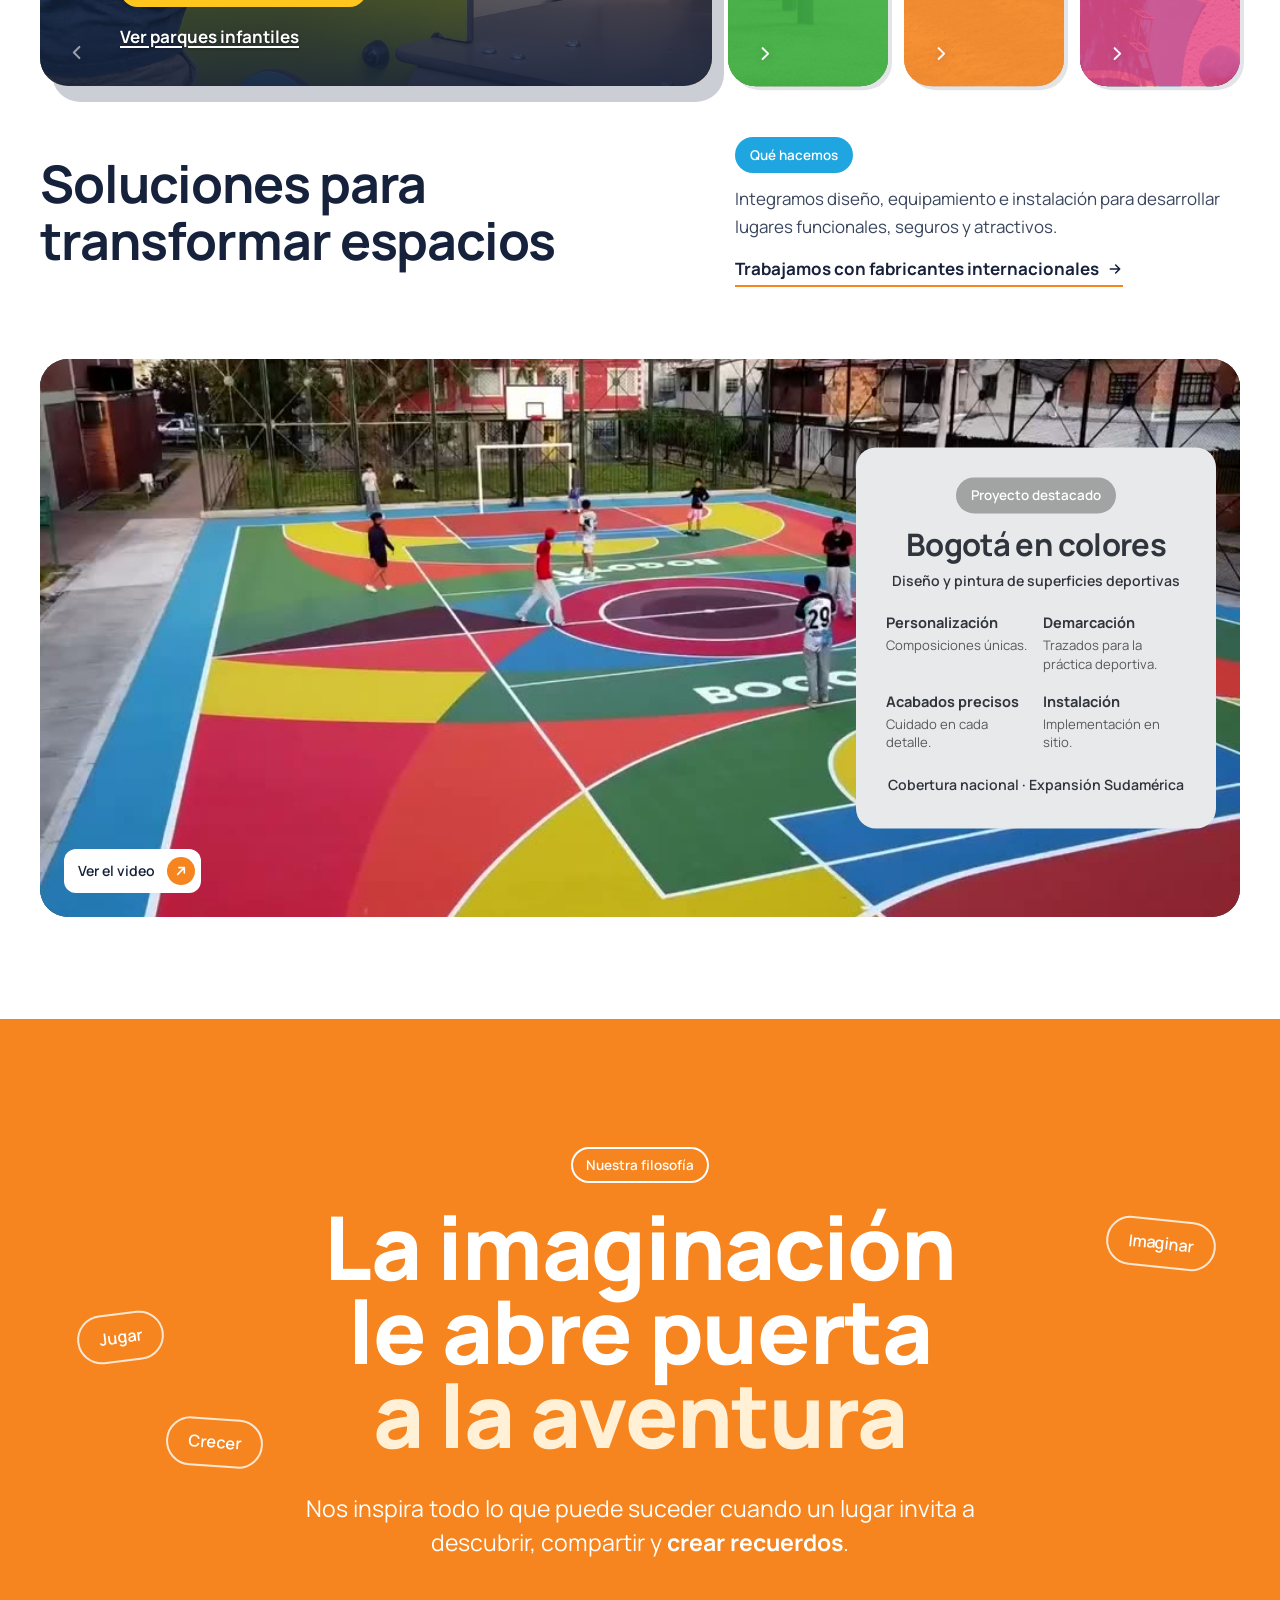
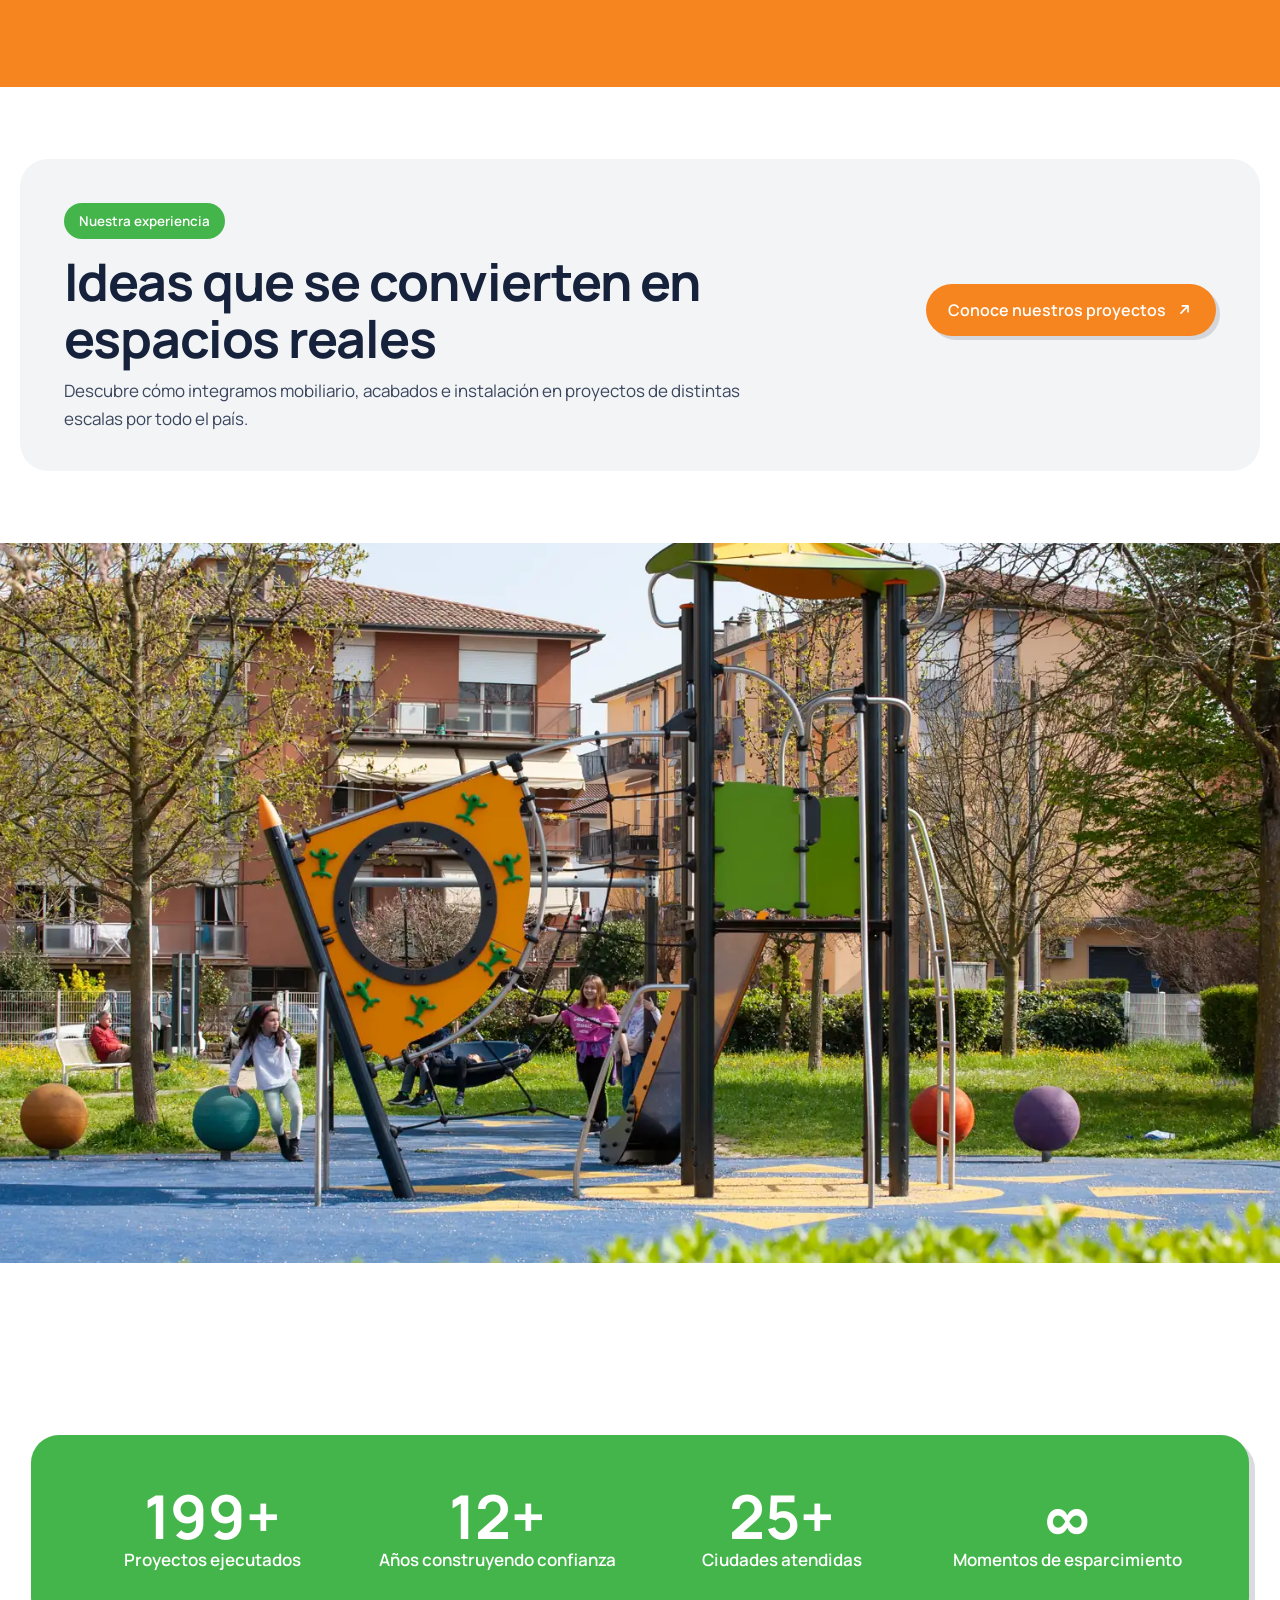
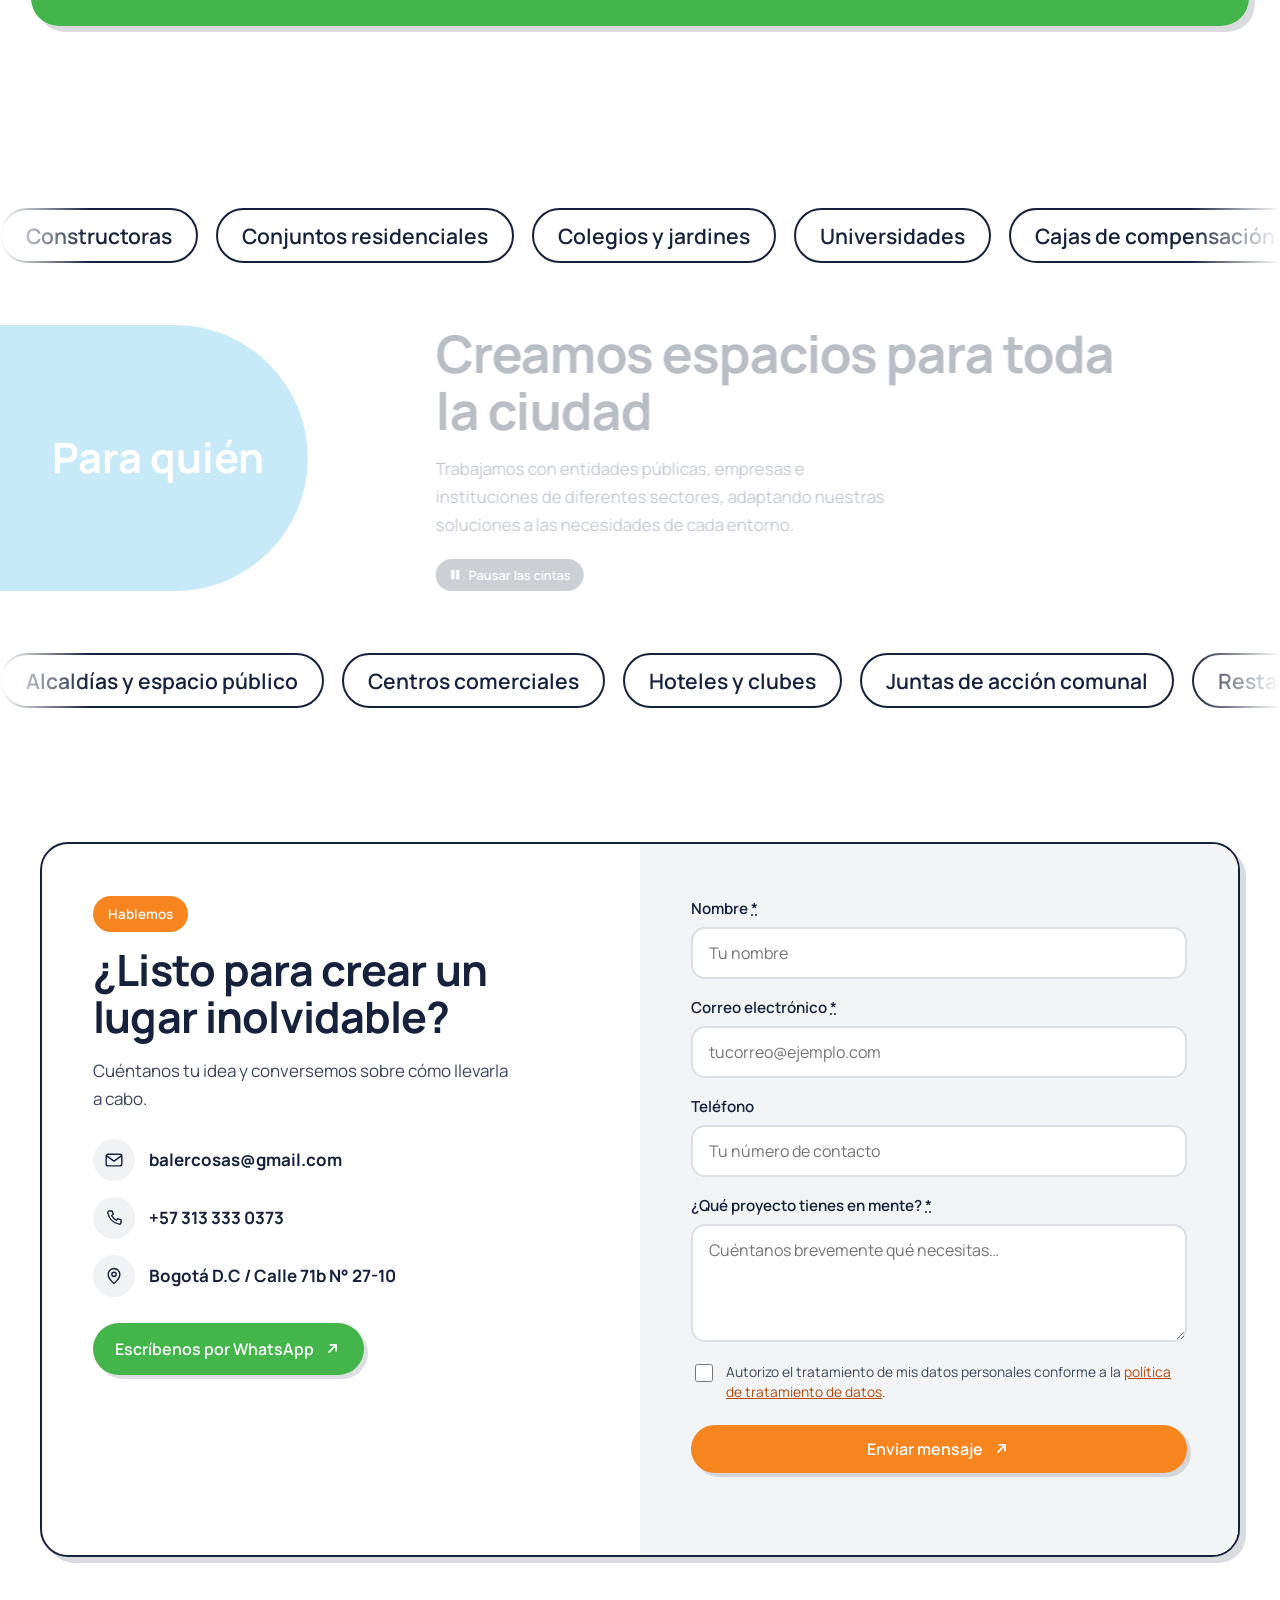
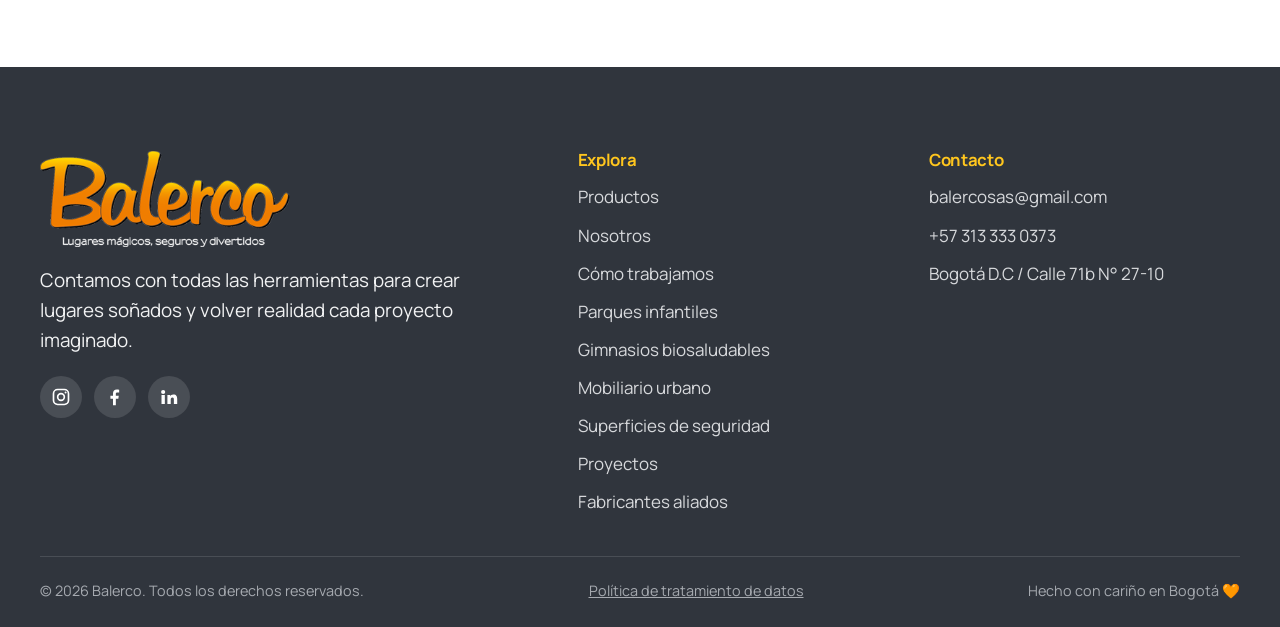
==== commit 8f1aed43: "Galería de tres piezas en mobiliario urbano Las cuatro tarjetas de la rejilla siguen igual: esto es " ====
--- a/index.html
+++ b/index.html
@@ -42,7 +42,7 @@
   <link href="https://fonts.googleapis.com/css2?family=Manrope:wght@400;500;600;700;800&display=swap" rel="stylesheet" />
 
   <link rel="stylesheet" href="assets/css/lenis.min.css" />
-  <link rel="stylesheet" href="assets/css/styles.css?v=172" />
+  <link rel="stylesheet" href="assets/css/styles.css?v=173" />
 
   <!-- ============================================================
        SEO — DATOS ESTRUCTURADOS (JSON-LD)
--- a/assets/css/styles.css
+++ b/assets/css/styles.css
@@ -2191,3 +2191,32 @@
 @media (max-width: 399px) {
   .chip { font-size: 12.4px; padding-left: 9px; padding-right: 9px; }
 }
+
+/* ---------- GALERÍA DE PIEZAS (mobiliario urbano) ----------
+   Una banda de tres fotos para lo que no entra en las tarjetas de la rejilla.
+   Reusa .foto-zoom de la página de proyectos, así que la foto ya es un botón
+   que abre el visor: aquí solo se resuelven la caja, las columnas y el pie. */
+.galeria { padding: clamp(40px, 6vw, 76px) 0; background: var(--white); }
+.galeria__inner { max-width: var(--maxw); margin: 0 auto; padding: 0 var(--gap); }
+/* Mismo motivo que en .tipos__inner: el contenedor ya deja el margen lateral,
+   y .section-head lo volvía a aplicar dentro. */
+.galeria__inner > .section-head { max-width: none; padding: 0; }
+
+.galeria__grid {
+  display: grid;
+  gap: clamp(14px, 2vw, 22px);
+  margin-top: clamp(26px, 3.5vw, 44px);
+  grid-template-columns: 1fr;
+}
+/* Tres en fila desde tablet. Con tres fotos no hay fila huérfana, así que no
+   hace falta la variante de dos columnas de .tipos__grid. */
+@media (min-width: 760px) {
+  .galeria__grid { grid-template-columns: repeat(3, 1fr); }
+}
+
+.galeria__item { margin: 0; }
+.galeria__item figcaption {
+  margin-top: 10px;
+  font-size: .85rem;
+  color: var(--ink-soft);
+}
